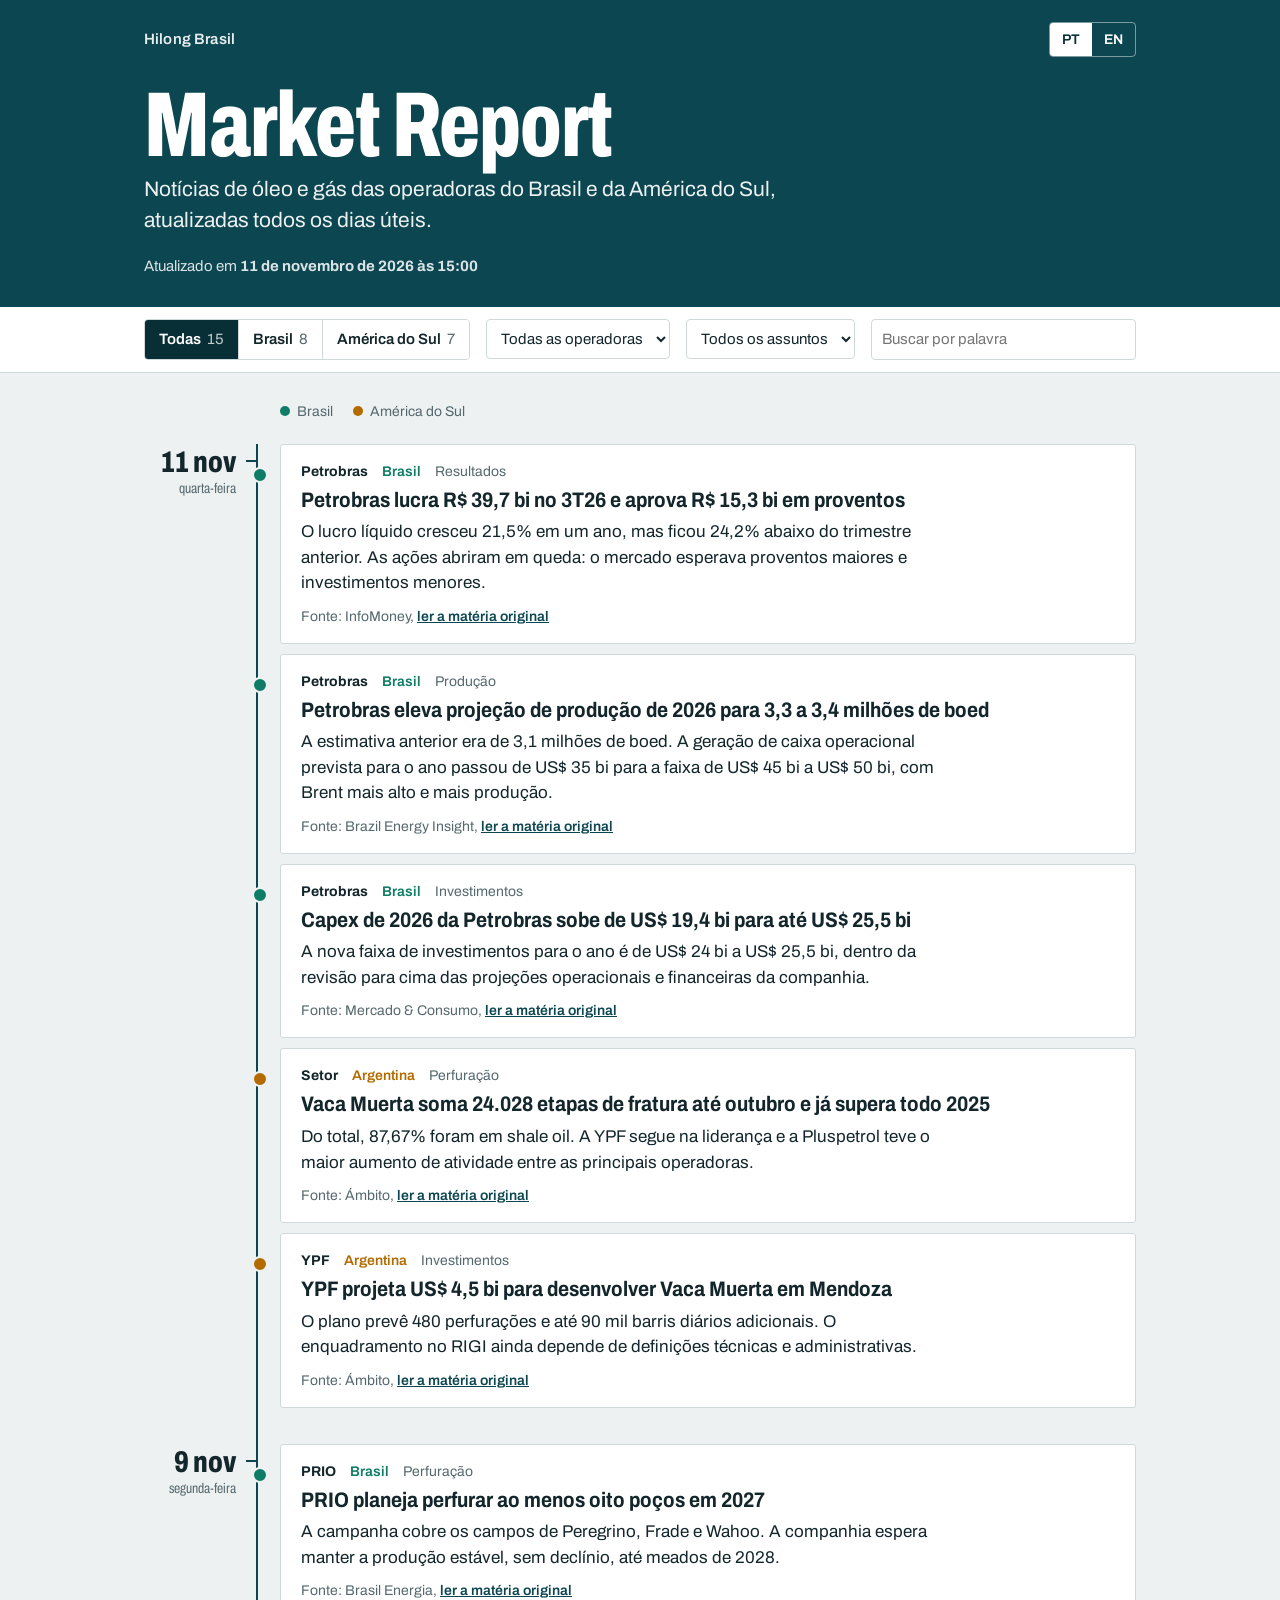
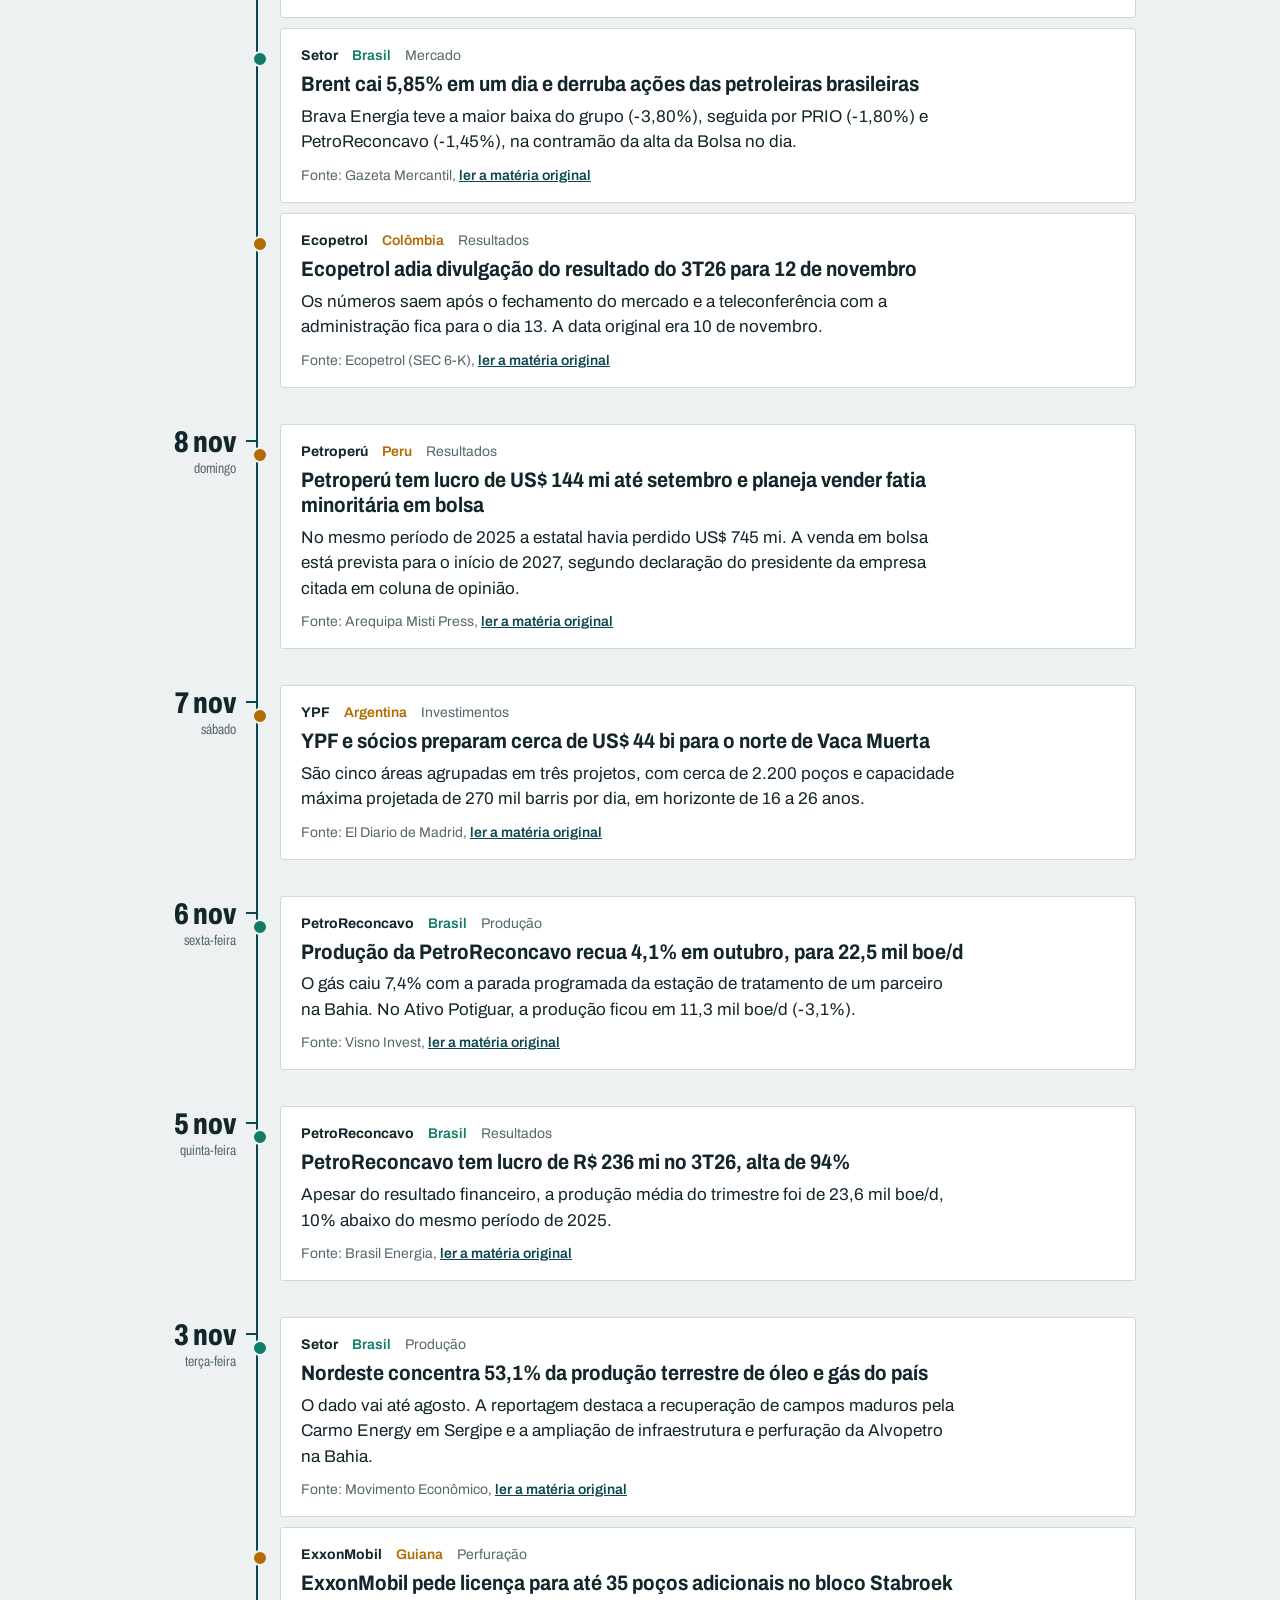
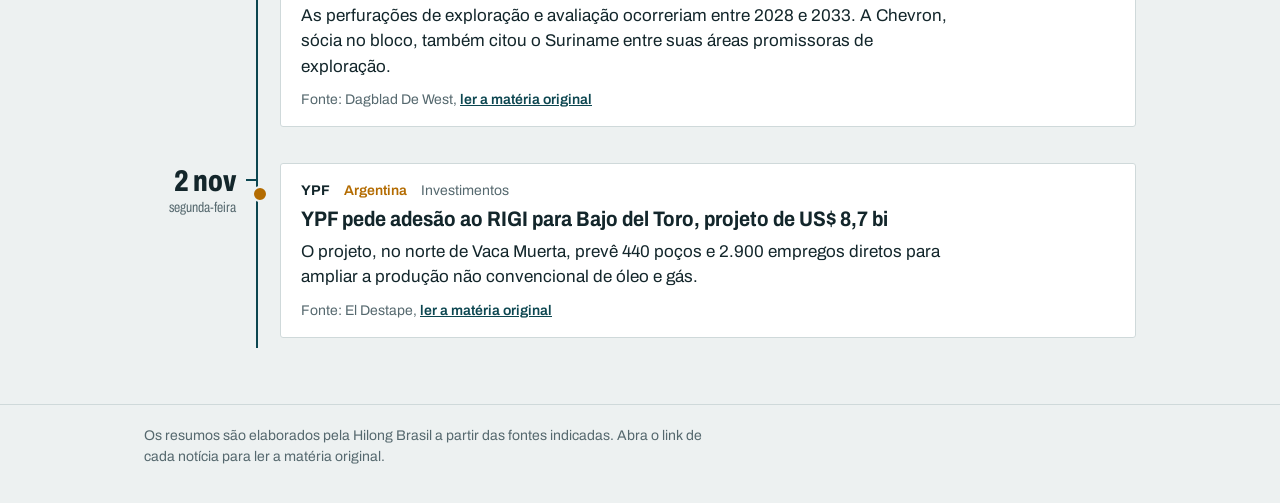
==== index.html @ 94a663c3 "Cria o Market Report: página, primeira coleta de notícias e rotina diária Co-Authored-By: Claude Fab" ====
<!DOCTYPE html>
<html lang="pt-BR">
<head>
<meta charset="utf-8">
<meta name="viewport" content="width=device-width, initial-scale=1">
<meta name="robots" content="noindex, nofollow">
<title>Market Report | Hilong Brasil</title>
<link rel="preconnect" href="https://fonts.googleapis.com">
<link rel="preconnect" href="https://fonts.gstatic.com" crossorigin>
<link href="https://fonts.googleapis.com/css2?family=Archivo:wdth,wght@62..125,300..800&display=swap" rel="stylesheet">
<style>
  :root {
    --paper: #EDF1F1;
    --sheet: #FFFFFF;
    --ink: #13262B;
    --muted: #55686E;
    --line: #CFD9DA;
    --petrol: #0C4650;
    --petrol-deep: #082F36;
    --br: #0E7C66;
    --sa: #B36B00;
    --signal: #F2B705;
    --font: "Archivo", "Helvetica Neue", Arial, sans-serif;
  }
  * { box-sizing: border-box; }
  html { -webkit-text-size-adjust: 100%; }
  body {
    margin: 0;
    background: var(--paper);
    color: var(--ink);
    font-family: var(--font);
    font-size: 17px;
    line-height: 1.5;
  }
  a { color: inherit; }
  :focus-visible { outline: 3px solid var(--signal); outline-offset: 2px; }
  .wrap { max-width: 1040px; margin: 0 auto; padding: 0 24px; }

  /* Masthead */
  .mast { background: var(--petrol); color: #fff; }
  .mast .wrap { padding-top: 22px; padding-bottom: 30px; }
  .mast-top { display: flex; justify-content: space-between; align-items: center; gap: 16px; }
  .brand { font-weight: 600; font-size: 15px; letter-spacing: .01em; opacity: .9; }
  .lang { display: inline-flex; border: 1px solid rgba(255,255,255,.45); border-radius: 4px; overflow: hidden; }
  .lang button {
    font: inherit; font-size: 14px; font-weight: 600; color: #fff; background: transparent;
    border: 0; padding: 6px 12px; cursor: pointer;
  }
  .lang button[aria-pressed="true"] { background: #fff; color: var(--petrol-deep); }
  .mast h1 {
    margin: 26px 0 6px;
    font-stretch: 68%;
    font-weight: 800;
    font-size: clamp(44px, 9vw, 92px);
    line-height: .92;
    letter-spacing: -.01em;
  }
  .mast .sub { margin: 0; font-size: clamp(17px, 2.2vw, 21px); max-width: 34em; opacity: .92; }
  .edition { margin: 18px 0 0; font-size: 15px; opacity: .85; }
  .edition strong { font-weight: 700; }

  /* Filters */
  .filters { background: var(--sheet); border-bottom: 1px solid var(--line); position: sticky; top: 0; z-index: 5; }
  .filters .wrap { display: flex; flex-wrap: wrap; gap: 12px 16px; align-items: center; padding-top: 12px; padding-bottom: 12px; }
  .seg { display: inline-flex; border: 1px solid var(--line); border-radius: 4px; overflow: hidden; }
  .seg button {
    font: inherit; font-size: 15px; font-weight: 600; color: var(--ink); background: var(--sheet);
    border: 0; border-right: 1px solid var(--line); padding: 8px 14px; cursor: pointer; white-space: nowrap;
  }
  .seg button:last-child { border-right: 0; }
  .seg button .n { font-weight: 400; color: var(--muted); margin-left: 6px; }
  .seg button[aria-pressed="true"] { background: var(--petrol-deep); color: #fff; }
  .seg button[aria-pressed="true"] .n { color: rgba(255,255,255,.75); }
  .filters select, .filters input[type="search"] {
    font: inherit; font-size: 15px; color: var(--ink); background: var(--sheet);
    border: 1px solid var(--line); border-radius: 4px; padding: 8px 10px; min-height: 40px;
  }
  .filters input[type="search"] { flex: 1 1 180px; min-width: 150px; }
  .sr { position: absolute; width: 1px; height: 1px; overflow: hidden; clip: rect(0 0 0 0); white-space: nowrap; }

  /* Log */
  main .wrap { padding-top: 28px; padding-bottom: 56px; }
  .day { display: grid; grid-template-columns: 112px 1fr; }
  .day-label {
    position: relative; padding: 2px 20px 0 0; text-align: right;
    font-stretch: 75%; line-height: 1.1;
  }
  .day-label .d { display: block; font-size: 30px; font-weight: 800; }
  .day-label .w { display: block; font-size: 14px; color: var(--muted); margin-top: 2px; }
  .day-label .inner { position: sticky; top: 76px; }
  .track { border-left: 2px solid var(--petrol); padding: 0 0 26px 0; position: relative; }
  .day:last-child .track { padding-bottom: 0; }
  .track::before {
    content: ""; position: absolute; left: -12px; top: 16px; width: 12px; height: 2px; background: var(--petrol);
  }
  .item {
    position: relative; background: var(--sheet); margin: 0 0 10px 22px; padding: 16px 20px 16px;
    border: 1px solid var(--line); border-radius: 3px;
  }
  .item::before {
    content: ""; position: absolute; left: -29px; top: 22px; width: 12px; height: 12px; border-radius: 50%;
    background: var(--br); border: 2px solid var(--paper);
  }
  .item[data-region="SA"]::before { background: var(--sa); }
  .tags { display: flex; flex-wrap: wrap; gap: 4px 14px; font-size: 14px; margin-bottom: 6px; }
  .tags .op { font-weight: 700; }
  .tags .ct { color: var(--br); font-weight: 600; }
  .item[data-region="SA"] .tags .ct { color: var(--sa); }
  .tags .cat { color: var(--muted); }
  .item h2 { margin: 0 0 6px; font-size: 21px; line-height: 1.22; font-weight: 700; font-stretch: 88%; max-width: 34em; }
  .item h2 a { text-decoration: none; }
  .item h2 a:hover { text-decoration: underline; text-decoration-thickness: 2px; text-underline-offset: 3px; }
  .item p { margin: 0; max-width: 66ch; }
  .item .src { margin-top: 10px; font-size: 14px; color: var(--muted); }
  .item .src a { color: var(--petrol); font-weight: 600; }

  .legend { display: flex; flex-wrap: wrap; gap: 6px 20px; font-size: 14px; color: var(--muted); margin: 0 0 22px 112px; padding-left: 24px; }
  .legend i { display: inline-block; width: 10px; height: 10px; border-radius: 50%; margin-right: 7px; background: var(--br); }
  .legend .sa i { background: var(--sa); }

  .state { background: var(--sheet); border: 1px solid var(--line); border-radius: 3px; padding: 28px 24px; max-width: 40em; }
  .state h2 { margin: 0 0 6px; font-size: 21px; }
  .state p { margin: 0 0 14px; color: var(--muted); }
  .state button {
    font: inherit; font-weight: 600; font-size: 15px; background: var(--petrol-deep); color: #fff;
    border: 0; border-radius: 4px; padding: 9px 16px; cursor: pointer;
  }

  footer { border-top: 1px solid var(--line); }
  footer .wrap { padding-top: 20px; padding-bottom: 36px; font-size: 14px; color: var(--muted); }
  footer p { margin: 0; max-width: 70ch; }

  @media (max-width: 640px) {
    body { font-size: 16px; }
    .wrap { padding: 0 16px; }
    .day { grid-template-columns: 1fr; }
    .day-label { text-align: left; padding: 0 0 8px; }
    .day-label .inner { position: static; display: flex; align-items: baseline; gap: 10px; }
    .day-label .d { font-size: 24px; }
    .track { margin-left: 5px; }
    .track::before { display: none; }
    .item { margin-left: 18px; padding: 14px 16px; }
    .item::before { left: -25px; }
    .legend { margin-left: 0; padding-left: 0; }
    .filters { position: static; }
    .seg { width: 100%; }
    .seg button { flex: 1; padding: 8px 6px; }
    .filters select { flex: 1 1 45%; min-width: 0; }
  }
</style>
</head>
<body>

<header class="mast">
  <div class="wrap">
    <div class="mast-top">
      <span class="brand">Hilong Brasil</span>
      <div class="lang" role="group" aria-label="Idioma / Language">
        <button type="button" data-lang="pt" aria-pressed="true">PT</button>
        <button type="button" data-lang="en" aria-pressed="false">EN</button>
      </div>
    </div>
    <h1>Market Report</h1>
    <p class="sub" data-i18n="sub"></p>
    <p class="edition" id="edition" aria-live="polite"></p>
  </div>
</header>

<div class="filters">
  <div class="wrap">
    <div class="seg" role="group" id="regionSeg" aria-label="Região"></div>
    <label class="sr" for="opSel" data-i18n="operator"></label>
    <select id="opSel"></select>
    <label class="sr" for="catSel" data-i18n="category"></label>
    <select id="catSel"></select>
    <label class="sr" for="q" data-i18n="search"></label>
    <input type="search" id="q" autocomplete="off">
  </div>
</div>

<main>
  <div class="wrap">
    <div class="legend" id="legend"></div>
    <div id="log"></div>
  </div>
</main>

<footer>
  <div class="wrap"><p data-i18n="foot"></p></div>
</footer>

<script>
(function () {
  "use strict";

  var T = {
    pt: {
      sub: "Notícias de óleo e gás das operadoras do Brasil e da América do Sul, atualizadas todos os dias úteis.",
      updated: "Atualizado em", count1: "notícia", countN: "notícias",
      all: "Todas", BR: "Brasil", SA: "América do Sul",
      operator: "Operadora", allOps: "Todas as operadoras",
      category: "Assunto", allCats: "Todos os assuntos",
      search: "Buscar", searchPh: "Buscar por palavra",
      source: "Fonte", read: "ler a matéria original",
      emptyT: "Nenhuma notícia com esses filtros", emptyP: "Tente outra operadora, outro assunto ou outra palavra.", clear: "Limpar filtros",
      errT: "Não foi possível carregar as notícias", errP: "Verifique a conexão e recarregue a página.", reload: "Recarregar",
      foot: "Os resumos são elaborados pela Hilong Brasil a partir das fontes indicadas. Abra o link de cada notícia para ler a matéria original.",
      sector: "Setor",
      cats: { resultados: "Resultados", producao: "Produção", perfuracao: "Perfuração", investimentos: "Investimentos", contratos: "Contratos e licitações", regulatorio: "Regulatório", exploracao: "Exploração", mercado: "Mercado", fusoes: "Fusões e aquisições", outros: "Outros" },
      countries: { BR: "Brasil", AR: "Argentina", CO: "Colômbia", GY: "Guiana", SR: "Suriname", PE: "Peru", EC: "Equador", BO: "Bolívia", VE: "Venezuela", CL: "Chile", UY: "Uruguai", PY: "Paraguai", TT: "Trinidad e Tobago" }
    },
    en: {
      sub: "Oil and gas news from operators in Brazil and South America, updated every business day.",
      updated: "Updated on", count1: "story", countN: "stories",
      all: "All", BR: "Brazil", SA: "South America",
      operator: "Operator", allOps: "All operators",
      category: "Topic", allCats: "All topics",
      search: "Search", searchPh: "Search by keyword",
      source: "Source", read: "read the original story",
      emptyT: "No stories match these filters", emptyP: "Try another operator, topic or keyword.", clear: "Clear filters",
      errT: "The news could not be loaded", errP: "Check your connection and reload the page.", reload: "Reload",
      foot: "Summaries are written by Hilong Brasil from the sources shown. Open each story's link to read the original article.",
      sector: "Industry",
      cats: { resultados: "Results", producao: "Production", perfuracao: "Drilling", investimentos: "Investment", contratos: "Contracts and tenders", regulatorio: "Regulation", exploracao: "Exploration", mercado: "Market", fusoes: "M&A", outros: "Other" },
      countries: { BR: "Brazil", AR: "Argentina", CO: "Colombia", GY: "Guyana", SR: "Suriname", PE: "Peru", EC: "Ecuador", BO: "Bolivia", VE: "Venezuela", CL: "Chile", UY: "Uruguay", PY: "Paraguay", TT: "Trinidad and Tobago" }
    }
  };

  var state = { lang: "pt", region: "all", op: "", cat: "", q: "" };
  var data = { updated_at: null, items: [] };
  var failed = false;

  try {
    var saved = localStorage.getItem("mr_lang");
    if (saved === "pt" || saved === "en") state.lang = saved;
  } catch (e) { /* storage unavailable */ }

  function $(id) { return document.getElementById(id); }
  function el(tag, cls, text) {
    var n = document.createElement(tag);
    if (cls) n.className = cls;
    if (text != null) n.textContent = text;
    return n;
  }
  function t() { return T[state.lang]; }
  function locale() { return state.lang === "pt" ? "pt-BR" : "en-GB"; }
  function parseDay(s) { var p = s.split("-"); return new Date(+p[0], +p[1] - 1, +p[2]); }
  function opName(o) { return o === "Setor" ? t().sector : o; }
  function norm(s) { return (s || "").toLowerCase().normalize("NFD").replace(/[̀-ͯ]/g, ""); }
  function safeUrl(u) { return /^https?:\/\//i.test(u || "") ? u : "#"; }

  function matches(it, skipRegion) {
    if (!skipRegion && state.region !== "all" && it.region !== state.region) return false;
    if (state.op && it.operator !== state.op) return false;
    if (state.cat && it.category !== state.cat) return false;
    if (state.q) {
      var hay = norm([it.title_pt, it.title_en, it.summary_pt, it.summary_en, it.operator, it.source].join(" "));
      if (hay.indexOf(norm(state.q)) === -1) return false;
    }
    return true;
  }

  function renderChrome() {
    var L = t();
    document.documentElement.lang = state.lang === "pt" ? "pt-BR" : "en";
    Array.prototype.forEach.call(document.querySelectorAll("[data-i18n]"), function (n) {
      n.textContent = L[n.getAttribute("data-i18n")];
    });
    Array.prototype.forEach.call(document.querySelectorAll(".lang button"), function (b) {
      b.setAttribute("aria-pressed", String(b.getAttribute("data-lang") === state.lang));
    });
    $("q").placeholder = L.searchPh;

    // Region control with counts that respect the other filters
    var seg = $("regionSeg"); seg.textContent = "";
    ["all", "BR", "SA"].forEach(function (r) {
      var b = el("button"); b.type = "button";
      b.setAttribute("aria-pressed", String(state.region === r));
      b.appendChild(document.createTextNode(L[r]));
      var n = data.items.filter(function (it) { return matches(it, true) && (r === "all" || it.region === r); }).length;
      b.appendChild(el("span", "n", String(n)));
      b.addEventListener("click", function () { state.region = r; render(); });
      seg.appendChild(b);
    });

    // Operator select
    var ops = {};
    data.items.forEach(function (it) { ops[it.operator] = 1; });
    var opSel = $("opSel"); opSel.textContent = "";
    var o0 = el("option", null, L.allOps); o0.value = ""; opSel.appendChild(o0);
    Object.keys(ops).sort(function (a, b) {
      if (a === "Setor") return 1; if (b === "Setor") return -1; return a.localeCompare(b);
    }).forEach(function (o) {
      var op = el("option", null, opName(o)); op.value = o; opSel.appendChild(op);
    });
    opSel.value = state.op;

    // Category select
    var cats = {};
    data.items.forEach(function (it) { cats[it.category] = 1; });
    var catSel = $("catSel"); catSel.textContent = "";
    var c0 = el("option", null, L.allCats); c0.value = ""; catSel.appendChild(c0);
    Object.keys(cats).sort(function (a, b) {
      return (L.cats[a] || a).localeCompare(L.cats[b] || b);
    }).forEach(function (c) {
      var op = el("option", null, L.cats[c] || c); op.value = c; catSel.appendChild(op);
    });
    catSel.value = state.cat;

    // Legend
    var lg = $("legend"); lg.textContent = "";
    var a = el("span", "br"); a.appendChild(el("i")); a.appendChild(document.createTextNode(L.BR)); lg.appendChild(a);
    var s = el("span", "sa"); s.appendChild(el("i")); s.appendChild(document.createTextNode(L.SA)); lg.appendChild(s);

    // Edition line
    var ed = $("edition"); ed.textContent = "";
    if (data.updated_at) {
      var d = new Date(data.updated_at);
      var when = new Intl.DateTimeFormat(locale(), {
        day: "numeric", month: "long", year: "numeric", hour: "2-digit", minute: "2-digit",
        timeZone: "America/Sao_Paulo"
      }).format(d);
      ed.appendChild(document.createTextNode(L.updated + " "));
      ed.appendChild(el("strong", null, when));
    }
  }

  function stateBox(title, text, btn, fn) {
    var box = el("div", "state");
    box.appendChild(el("h2", null, title));
    box.appendChild(el("p", null, text));
    var b = el("button", null, btn); b.type = "button"; b.addEventListener("click", fn);
    box.appendChild(b);
    return box;
  }

  function renderLog() {
    var L = t();
    var log = $("log"); log.textContent = "";
    if (failed) {
      log.appendChild(stateBox(L.errT, L.errP, L.reload, function () { location.reload(); }));
      return;
    }
    var list = data.items.filter(function (it) { return matches(it, false); });
    list.sort(function (a, b) { return a.date < b.date ? 1 : a.date > b.date ? -1 : 0; });
    if (!list.length) {
      log.appendChild(stateBox(L.emptyT, L.emptyP, L.clear, function () {
        state.region = "all"; state.op = ""; state.cat = ""; state.q = ""; $("q").value = ""; render();
      }));
      return;
    }
    var monFmt = new Intl.DateTimeFormat(locale(), { month: "short" });
    var dayFmt = { format: function (d) { return d.getDate() + " " + monFmt.format(d); } };
    var wkFmt = new Intl.DateTimeFormat(locale(), { weekday: "long" });
    var current = null, track = null;
    list.forEach(function (it) {
      if (it.date !== current) {
        current = it.date;
        var day = el("section", "day");
        var lab = el("div", "day-label");
        var inner = el("div", "inner");
        var dt = parseDay(it.date);
        inner.appendChild(el("span", "d", dayFmt.format(dt).replace(".", "")));
        inner.appendChild(el("span", "w", wkFmt.format(dt)));
        lab.appendChild(inner);
        track = el("div", "track");
        day.appendChild(lab); day.appendChild(track);
        log.appendChild(day);
      }
      var art = el("article", "item");
      art.setAttribute("data-region", it.region);
      var tags = el("div", "tags");
      tags.appendChild(el("span", "op", opName(it.operator)));
      tags.appendChild(el("span", "ct", L.countries[it.country] || it.country));
      tags.appendChild(el("span", "cat", L.cats[it.category] || it.category));
      art.appendChild(tags);
      var h = el("h2");
      var a = el("a", null, it["title_" + state.lang] || it.title_pt);
      a.href = safeUrl(it.url); a.target = "_blank"; a.rel = "noopener noreferrer";
      h.appendChild(a); art.appendChild(h);
      art.appendChild(el("p", null, it["summary_" + state.lang] || it.summary_pt));
      var src = el("p", "src");
      src.appendChild(document.createTextNode(L.source + ": " + it.source + ", "));
      var sa = el("a", null, L.read);
      sa.href = safeUrl(it.url); sa.target = "_blank"; sa.rel = "noopener noreferrer";
      src.appendChild(sa);
      art.appendChild(src);
      track.appendChild(art);
    });
  }

  function render() { renderChrome(); renderLog(); }

  Array.prototype.forEach.call(document.querySelectorAll(".lang button"), function (b) {
    b.addEventListener("click", function () {
      state.lang = b.getAttribute("data-lang");
      try { localStorage.setItem("mr_lang", state.lang); } catch (e) { /* ignore */ }
      render();
    });
  });
  $("opSel").addEventListener("change", function (e) { state.op = e.target.value; render(); });
  $("catSel").addEventListener("change", function (e) { state.cat = e.target.value; render(); });
  $("q").addEventListener("input", function (e) { state.q = e.target.value.trim(); renderChrome_counts(); renderLog(); });

  // Typing must not rebuild the search field, so only the counts refresh here.
  function renderChrome_counts() {
    var btns = $("regionSeg").querySelectorAll("button");
    ["all", "BR", "SA"].forEach(function (r, i) {
      var n = data.items.filter(function (it) { return matches(it, true) && (r === "all" || it.region === r); }).length;
      if (btns[i]) btns[i].querySelector(".n").textContent = String(n);
    });
  }

  function start(payload) {
    data = { updated_at: payload.updated_at || null, items: Array.isArray(payload.items) ? payload.items : [] };
    render();
  }

  if (window.__NEWS__) {
    start(window.__NEWS__);
  } else {
    render();
    fetch("data/news.json?t=" + Date.now(), { cache: "no-store" })
      .then(function (r) { if (!r.ok) throw new Error(r.status); return r.json(); })
      .then(start)
      .catch(function () { failed = true; render(); });
  }
})();
</script>
</body>
</html>
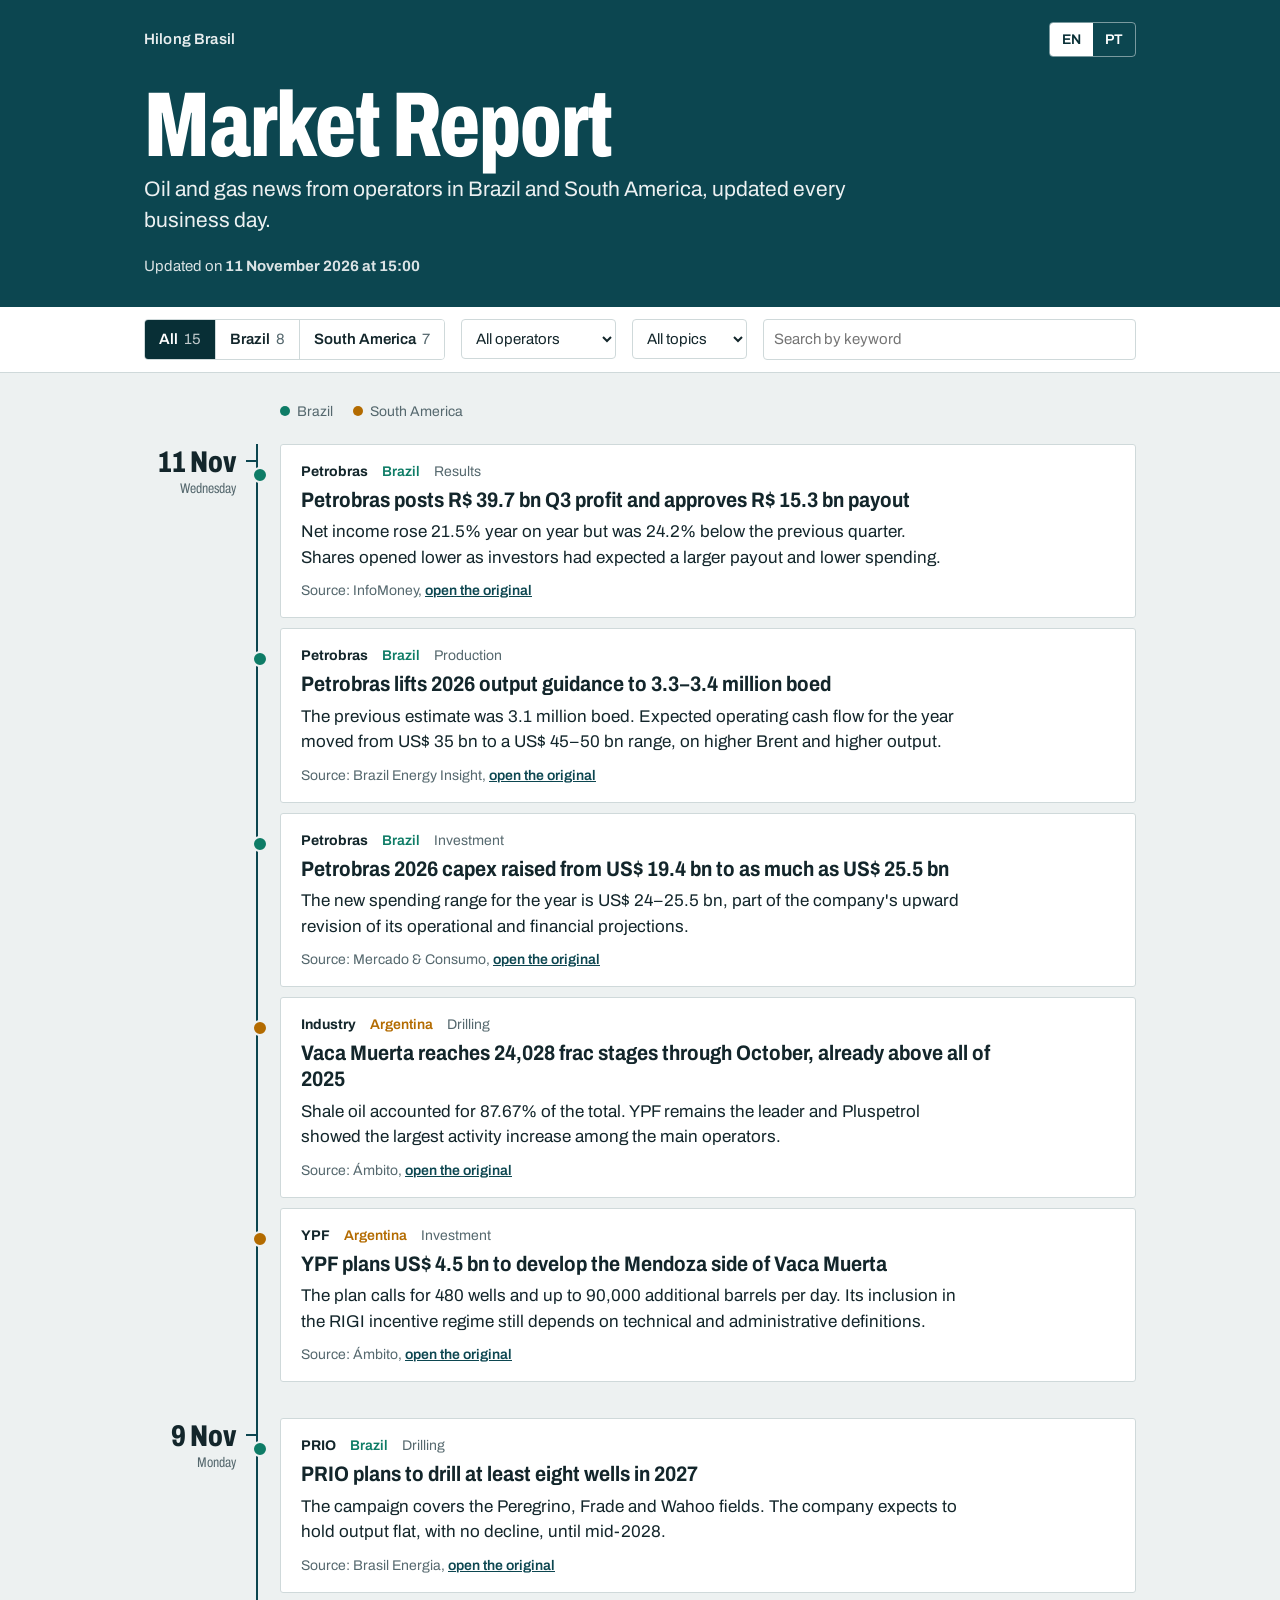
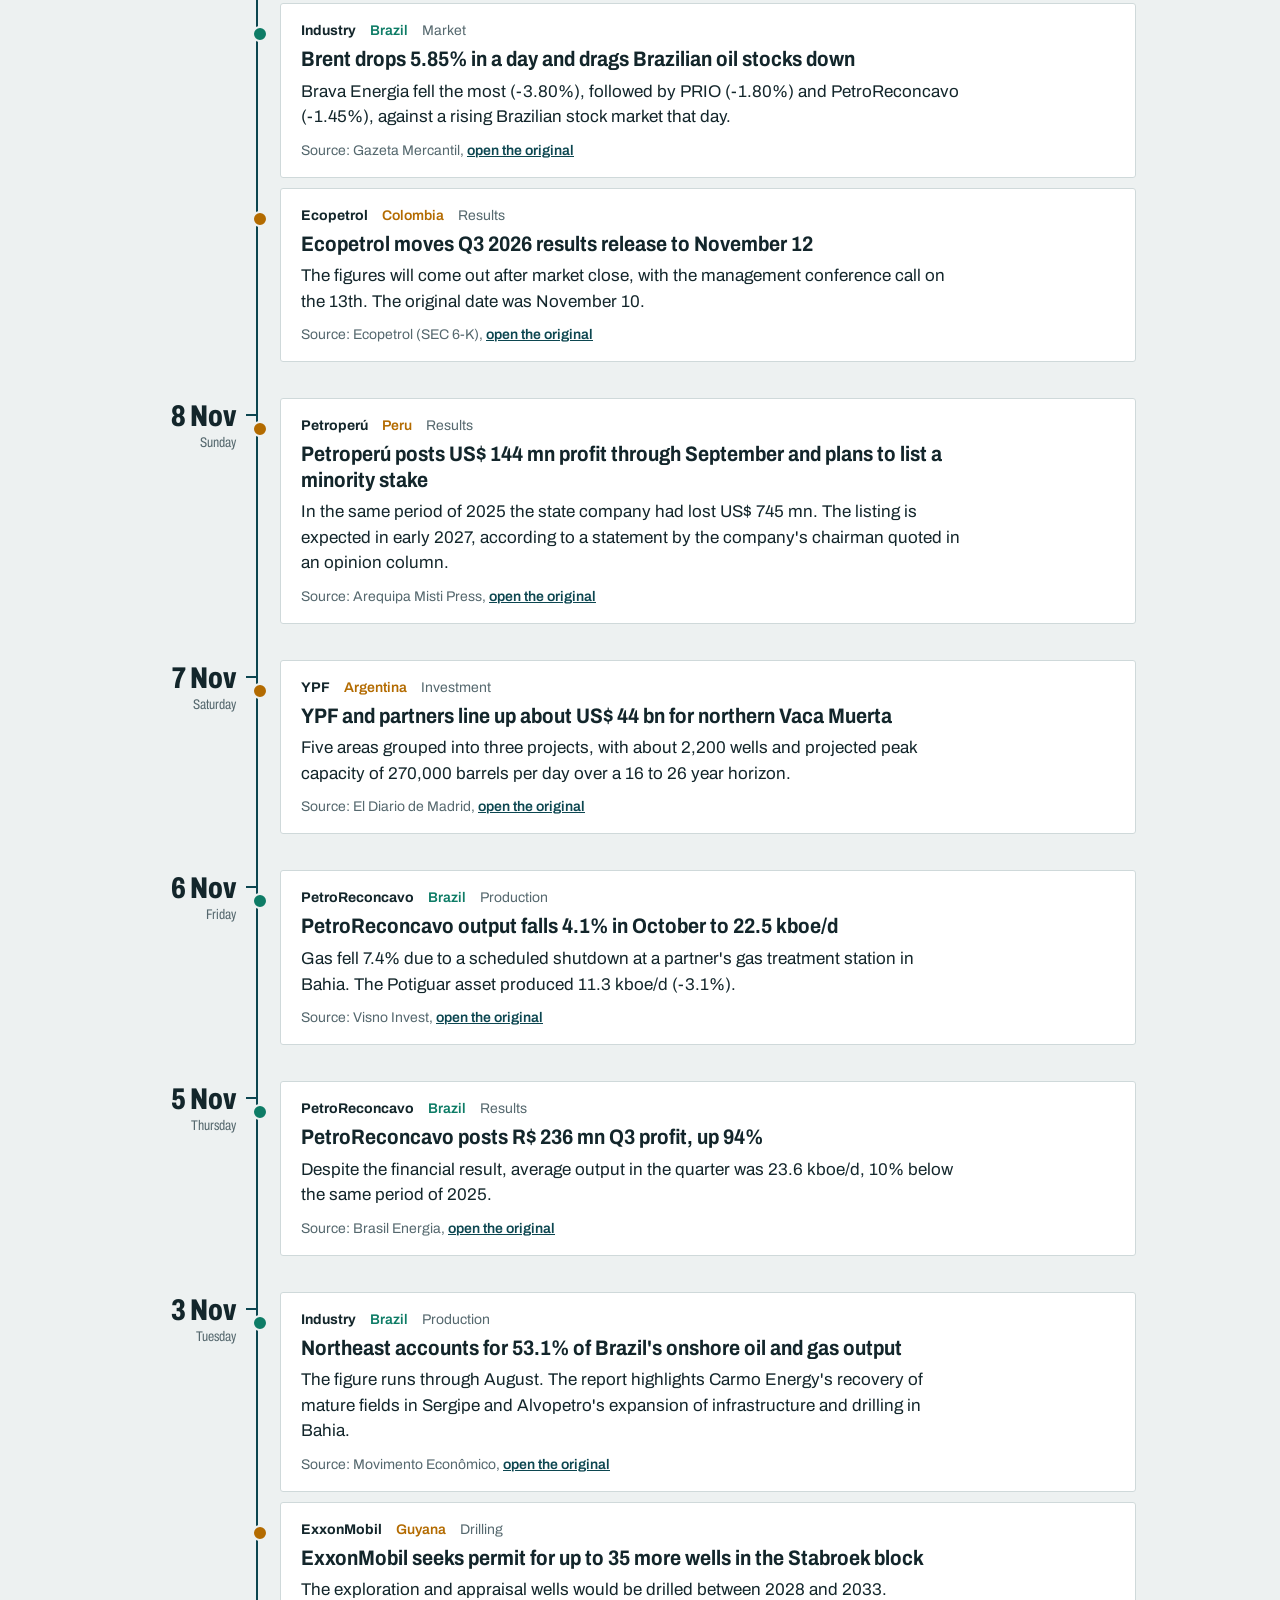
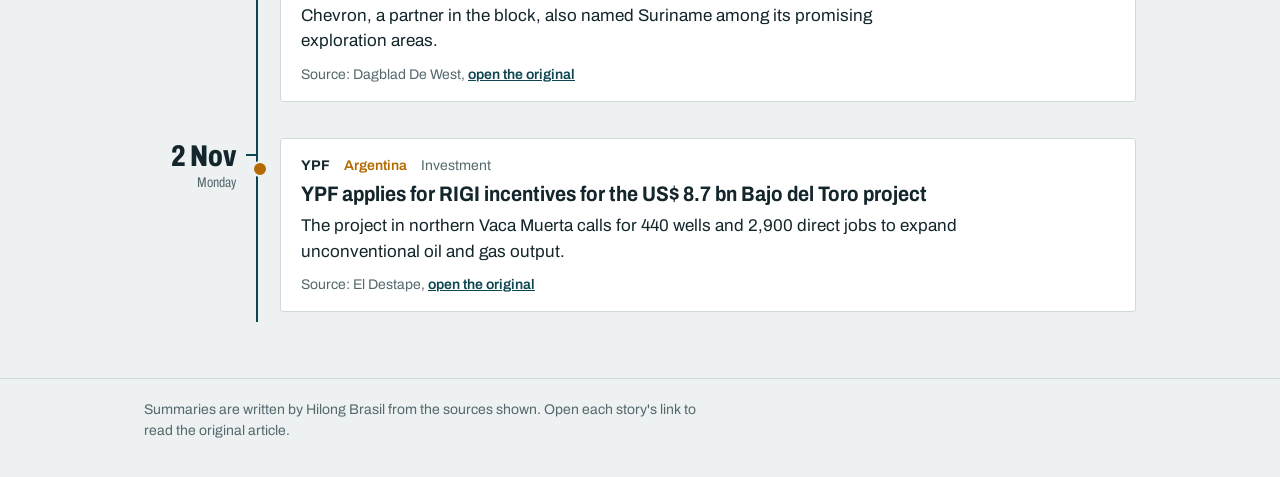
==== commit 4578112d: "Inglês como idioma padrão; LinkedIn, YouTube e demais empresas na rotina diária Co-Authored-By: Clau" ====
--- a/index.html
+++ b/index.html
@@ -1,5 +1,5 @@
 <!DOCTYPE html>
-<html lang="pt-BR">
+<html lang="en">
 <head>
 <meta charset="utf-8">
 <meta name="viewport" content="width=device-width, initial-scale=1">
@@ -155,9 +155,9 @@
   <div class="wrap">
     <div class="mast-top">
       <span class="brand">Hilong Brasil</span>
-      <div class="lang" role="group" aria-label="Idioma / Language">
-        <button type="button" data-lang="pt" aria-pressed="true">PT</button>
-        <button type="button" data-lang="en" aria-pressed="false">EN</button>
+      <div class="lang" role="group" aria-label="Language / Idioma">
+        <button type="button" data-lang="en" aria-pressed="true">EN</button>
+        <button type="button" data-lang="pt" aria-pressed="false">PT</button>
       </div>
     </div>
     <h1>Market Report</h1>
@@ -201,7 +201,7 @@
       operator: "Operadora", allOps: "Todas as operadoras",
       category: "Assunto", allCats: "Todos os assuntos",
       search: "Buscar", searchPh: "Buscar por palavra",
-      source: "Fonte", read: "ler a matéria original",
+      source: "Fonte", read: "abrir o original",
       emptyT: "Nenhuma notícia com esses filtros", emptyP: "Tente outra operadora, outro assunto ou outra palavra.", clear: "Limpar filtros",
       errT: "Não foi possível carregar as notícias", errP: "Verifique a conexão e recarregue a página.", reload: "Recarregar",
       foot: "Os resumos são elaborados pela Hilong Brasil a partir das fontes indicadas. Abra o link de cada notícia para ler a matéria original.",
@@ -216,7 +216,7 @@
       operator: "Operator", allOps: "All operators",
       category: "Topic", allCats: "All topics",
       search: "Search", searchPh: "Search by keyword",
-      source: "Source", read: "read the original story",
+      source: "Source", read: "open the original",
       emptyT: "No stories match these filters", emptyP: "Try another operator, topic or keyword.", clear: "Clear filters",
       errT: "The news could not be loaded", errP: "Check your connection and reload the page.", reload: "Reload",
       foot: "Summaries are written by Hilong Brasil from the sources shown. Open each story's link to read the original article.",
@@ -226,12 +226,12 @@
     }
   };
 
-  var state = { lang: "pt", region: "all", op: "", cat: "", q: "" };
+  var state = { lang: "en", region: "all", op: "", cat: "", q: "" };
   var data = { updated_at: null, items: [] };
   var failed = false;
 
   try {
-    var saved = localStorage.getItem("mr_lang");
+    var saved = localStorage.getItem("mr_lang_v2");
     if (saved === "pt" || saved === "en") state.lang = saved;
   } catch (e) { /* storage unavailable */ }
 
@@ -375,12 +375,13 @@
       tags.appendChild(el("span", "cat", L.cats[it.category] || it.category));
       art.appendChild(tags);
       var h = el("h2");
-      var a = el("a", null, it["title_" + state.lang] || it.title_pt);
+      var a = el("a", null, it["title_" + state.lang] || it.title_en);
       a.href = safeUrl(it.url); a.target = "_blank"; a.rel = "noopener noreferrer";
       h.appendChild(a); art.appendChild(h);
-      art.appendChild(el("p", null, it["summary_" + state.lang] || it.summary_pt));
+      art.appendChild(el("p", null, it["summary_" + state.lang] || it.summary_en));
       var src = el("p", "src");
-      src.appendChild(document.createTextNode(L.source + ": " + it.source + ", "));
+      var viaLabel = { linkedin: "LinkedIn", x: "X", youtube: "YouTube" }[it.via];
+      src.appendChild(document.createTextNode(L.source + ": " + it.source + (viaLabel ? " (" + viaLabel + ")" : "") + ", "));
       var sa = el("a", null, L.read);
       sa.href = safeUrl(it.url); sa.target = "_blank"; sa.rel = "noopener noreferrer";
       src.appendChild(sa);
@@ -394,7 +395,7 @@
   Array.prototype.forEach.call(document.querySelectorAll(".lang button"), function (b) {
     b.addEventListener("click", function () {
       state.lang = b.getAttribute("data-lang");
-      try { localStorage.setItem("mr_lang", state.lang); } catch (e) { /* ignore */ }
+      try { localStorage.setItem("mr_lang_v2", state.lang); } catch (e) { /* ignore */ }
       render();
     });
   });
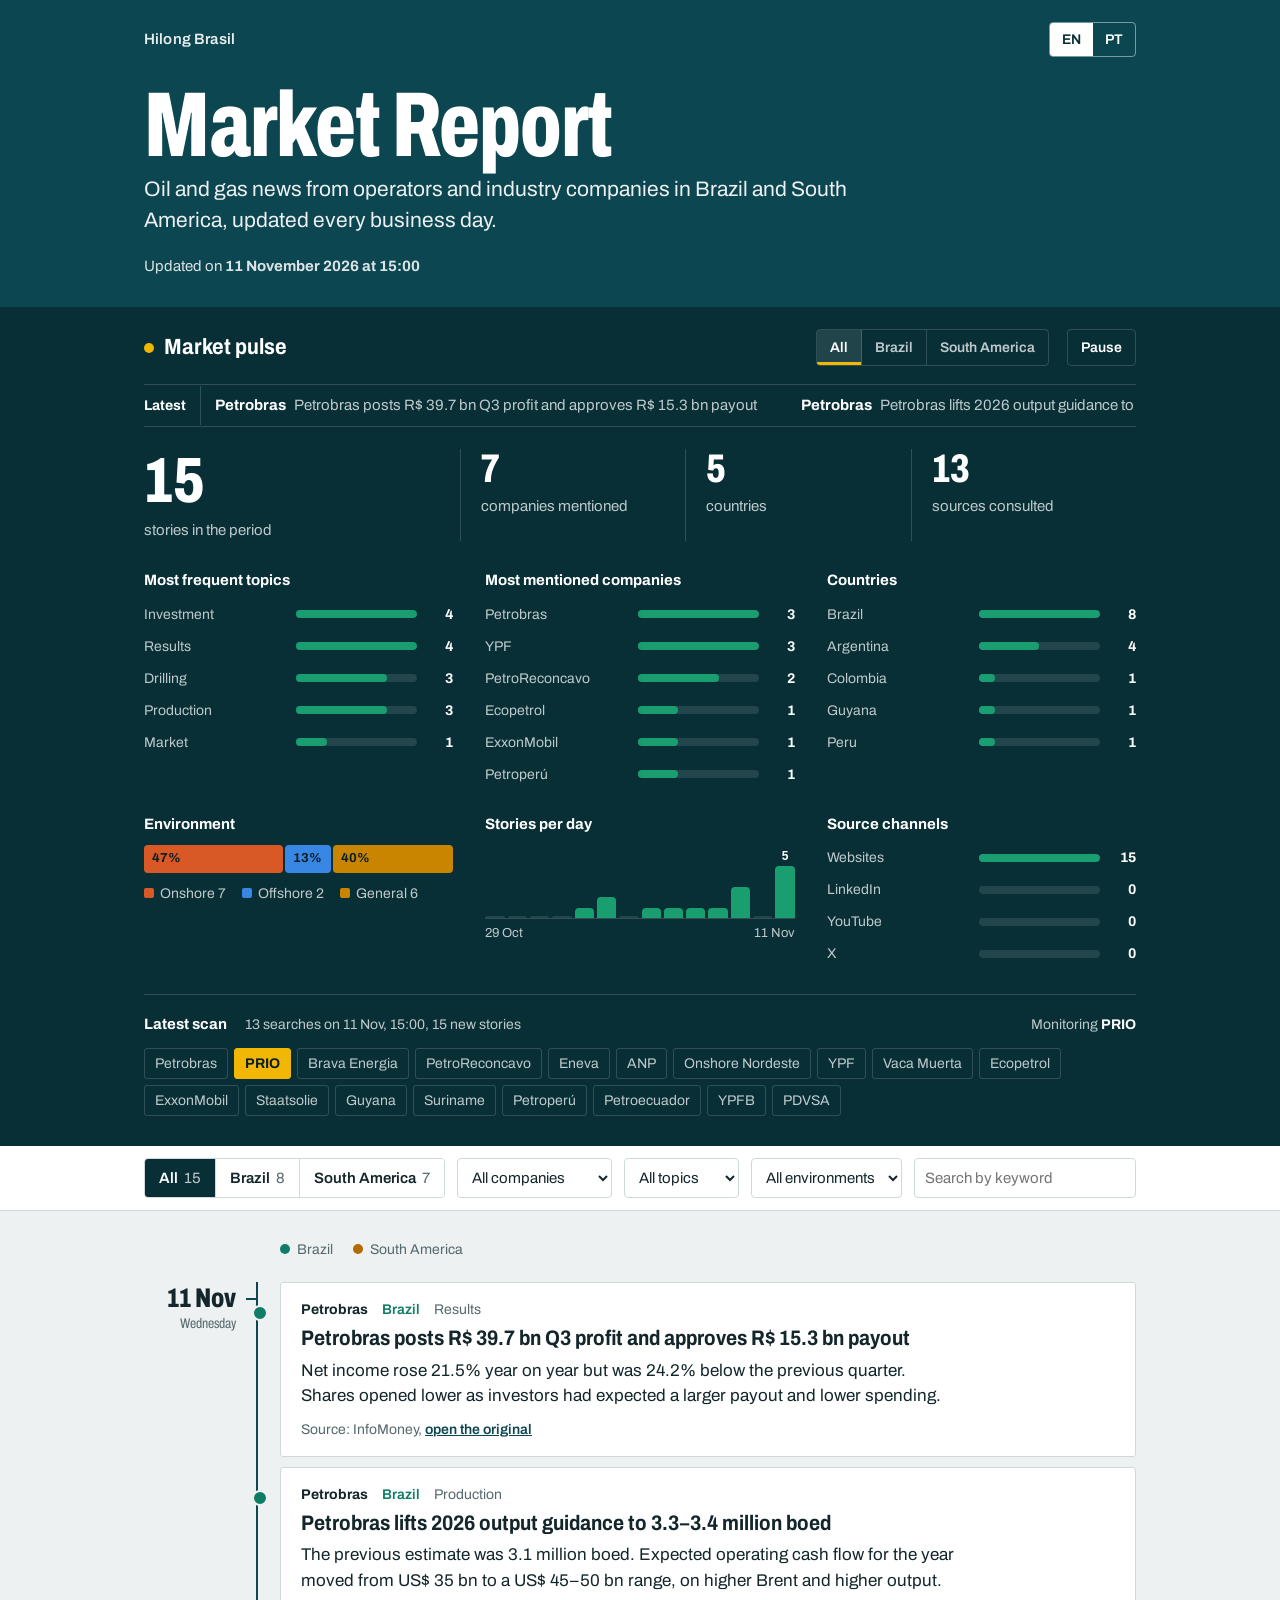
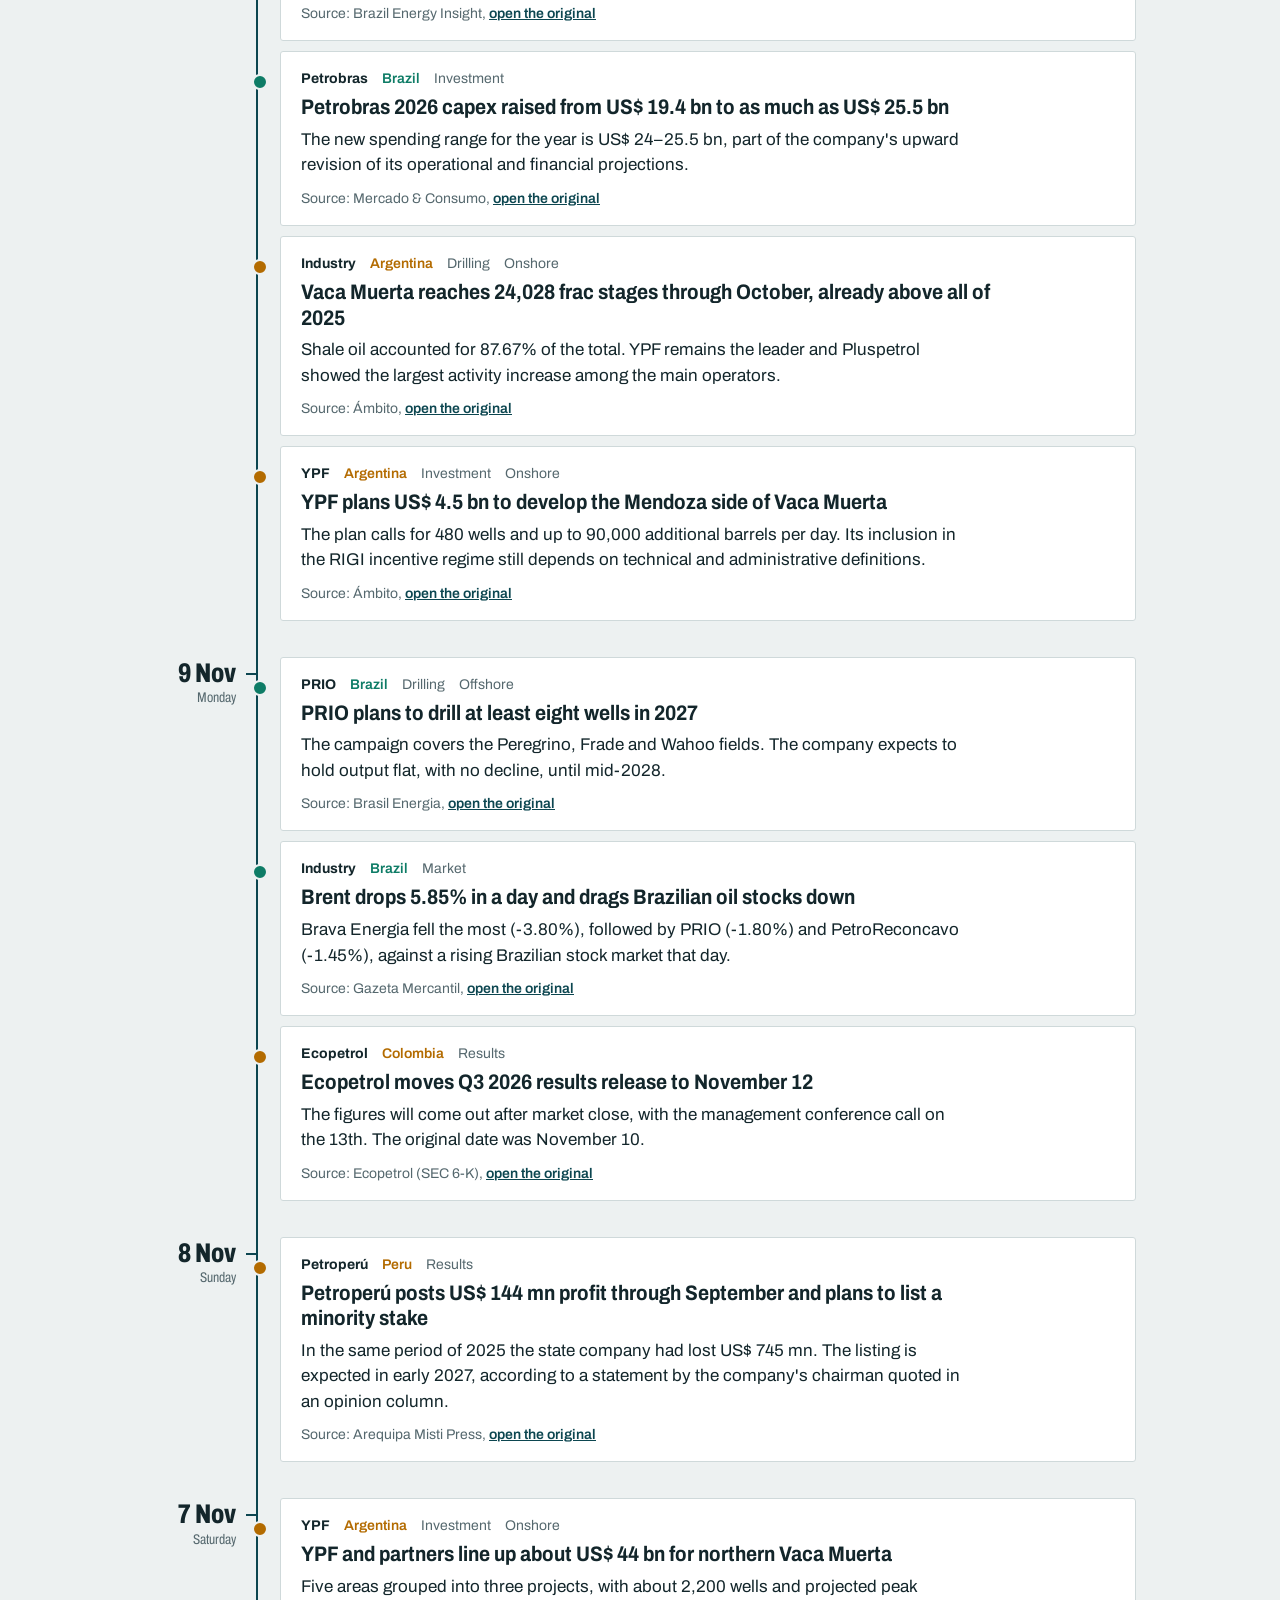
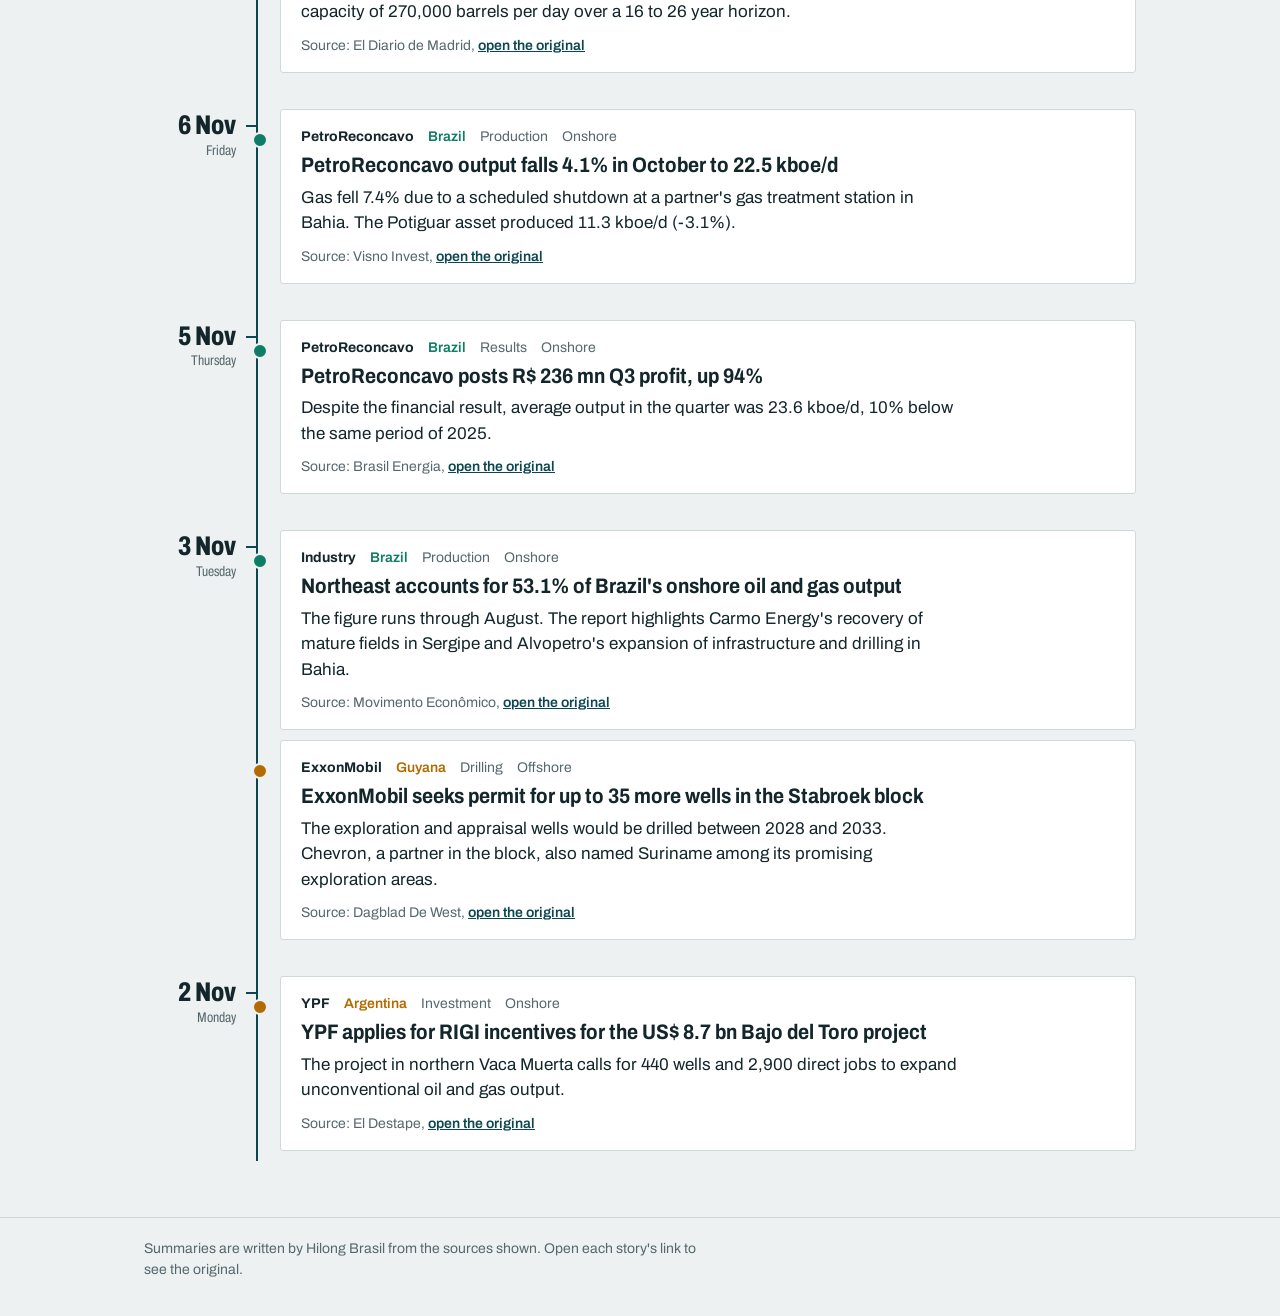
==== commit c1173ac8: "Painel Market pulse com indicadores dinâmicos; campo environment e registro da varredura Co-Authored" ====
--- a/index.html
+++ b/index.html
@@ -20,6 +20,15 @@
     --br: #0E7C66;
     --sa: #B36B00;
     --signal: #F2B705;
+    /* chart colours, validated for the dark panel (#082F36) */
+    --bar: #199E70;
+    --env-onshore: #D95926;
+    --env-offshore: #3987E5;
+    --env-geral: #C98500;
+    --on-dark: #FFFFFF;
+    --on-dark-2: rgba(255,255,255,.74);
+    --track: rgba(255,255,255,.11);
+    --hair: rgba(255,255,255,.16);
     --font: "Archivo", "Helvetica Neue", Arial, sans-serif;
   }
   * { box-sizing: border-box; }
@@ -35,6 +44,7 @@
   a { color: inherit; }
   :focus-visible { outline: 3px solid var(--signal); outline-offset: 2px; }
   .wrap { max-width: 1040px; margin: 0 auto; padding: 0 24px; }
+  .sr { position: absolute; width: 1px; height: 1px; overflow: hidden; clip: rect(0 0 0 0); white-space: nowrap; }
 
   /* Masthead */
   .mast { background: var(--petrol); color: #fff; }
@@ -59,9 +69,106 @@
   .edition { margin: 18px 0 0; font-size: 15px; opacity: .85; }
   .edition strong { font-weight: 700; }
 
+  /* Pulse: live indicators */
+  .pulse { background: var(--petrol-deep); color: var(--on-dark); }
+  .pulse .wrap { padding-top: 22px; padding-bottom: 30px; }
+  .pulse-head { display: flex; flex-wrap: wrap; align-items: center; gap: 12px 18px; }
+  .pulse-head h2 { margin: 0 auto 0 0; font-size: 22px; font-weight: 700; font-stretch: 88%; display: flex; align-items: center; gap: 10px; }
+  .live { width: 10px; height: 10px; border-radius: 50%; background: var(--signal); animation: beat 1.6s ease-in-out infinite; }
+  @keyframes beat { 0%, 100% { opacity: 1; transform: scale(1); } 50% { opacity: .35; transform: scale(.7); } }
+  .scope { display: inline-flex; border: 1px solid var(--hair); border-radius: 4px; overflow: hidden; }
+  .scope button {
+    position: relative; font: inherit; font-size: 14px; font-weight: 600; color: var(--on-dark-2);
+    background: transparent; border: 0; border-right: 1px solid var(--hair); padding: 7px 13px; cursor: pointer; white-space: nowrap;
+  }
+  .scope button:last-child { border-right: 0; }
+  .scope button[aria-pressed="true"] { color: #fff; background: rgba(255,255,255,.1); }
+  .scope button[aria-pressed="true"]::after {
+    content: ""; position: absolute; left: 0; bottom: 0; height: 3px; width: 100%; background: var(--signal);
+    transform-origin: left; transform: scaleX(1);
+  }
+  .pulse.auto .scope button[aria-pressed="true"]::after { animation: fill 7s linear; }
+  @keyframes fill { from { transform: scaleX(0); } to { transform: scaleX(1); } }
+  .ctl {
+    font: inherit; font-size: 14px; font-weight: 600; color: #fff; background: transparent;
+    border: 1px solid var(--hair); border-radius: 4px; padding: 7px 13px; cursor: pointer;
+  }
+
+  .ticker { margin-top: 18px; border-top: 1px solid var(--hair); border-bottom: 1px solid var(--hair); overflow: hidden; display: flex; align-items: center; }
+  .ticker-label { flex: none; font-size: 14px; font-weight: 700; padding: 9px 14px 9px 0; margin-right: 14px; border-right: 1px solid var(--hair); }
+  .ticker-view { overflow: hidden; flex: 1; }
+  .ticker-run { display: inline-flex; white-space: nowrap; animation: slide 60s linear infinite; }
+  .ticker-run span { font-size: 15px; padding: 9px 0; margin-right: 44px; color: var(--on-dark-2); }
+  .ticker-run span b { color: #fff; font-weight: 700; margin-right: 8px; }
+  @keyframes slide { from { transform: translateX(0); } to { transform: translateX(-50%); } }
+  .pulse.paused .ticker-run, .ticker:hover .ticker-run { animation-play-state: paused; }
+  .pulse.paused .live { animation: none; }
+
+  .tiles { display: grid; grid-template-columns: 1.4fr 1fr 1fr 1fr; gap: 0; margin-top: 22px; }
+  .tile { padding: 0 20px; border-left: 1px solid var(--hair); }
+  .tile:first-child { padding-left: 0; border-left: 0; }
+  .tile .v { display: block; font-weight: 800; font-stretch: 75%; font-size: 40px; line-height: 1; }
+  .tile.hero .v { font-size: 64px; }
+  .tile .l { display: block; margin-top: 6px; font-size: 15px; color: var(--on-dark-2); }
+
+  .charts { display: grid; grid-template-columns: repeat(3, 1fr); gap: 26px 32px; margin-top: 28px; }
+  .chart h3 { margin: 0 0 10px; font-size: 15px; font-weight: 700; }
+  .rows { display: grid; gap: 7px; }
+  .row {
+    display: grid; grid-template-columns: minmax(0, 46%) 1fr 26px; align-items: center; gap: 10px;
+    font: inherit; font-size: 14px; color: var(--on-dark-2); background: transparent; border: 0; padding: 2px 0; text-align: left; width: 100%;
+  }
+  button.row { cursor: pointer; }
+  button.row:hover .name, button.row:focus-visible .name { color: #fff; text-decoration: underline; text-underline-offset: 3px; }
+  .row .name { overflow: hidden; text-overflow: ellipsis; white-space: nowrap; }
+  .row .trk { height: 8px; background: var(--track); border-radius: 4px; overflow: hidden; }
+  .row .fill { display: block; height: 100%; width: 0; background: var(--bar); border-radius: 0 4px 4px 0; transition: width .7s cubic-bezier(.2,.7,.2,1); }
+  .row .num { text-align: right; color: #fff; font-weight: 700; font-variant-numeric: tabular-nums; }
+  .none { font-size: 14px; color: var(--on-dark-2); margin: 0; }
+
+  .seg-bar { display: flex; gap: 2px; height: 28px; }
+  .seg-bar button {
+    font: inherit; font-size: 13px; font-weight: 700; color: #0A1F24; border: 0; border-radius: 4px; padding: 0 0 0 8px;
+    text-align: left; cursor: pointer; min-width: 0; overflow: hidden; white-space: nowrap; flex-basis: 0;
+    transition: flex-grow .7s cubic-bezier(.2,.7,.2,1);
+  }
+  .seg-bar button:hover, .seg-bar button:focus-visible { filter: brightness(1.12); }
+  .legend-d { display: flex; flex-wrap: wrap; gap: 4px 16px; margin-top: 10px; font-size: 14px; color: var(--on-dark-2); }
+  .legend-d i { display: inline-block; width: 10px; height: 10px; border-radius: 2px; margin-right: 6px; }
+
+  .days { display: flex; align-items: flex-end; gap: 3px; height: 74px; border-bottom: 1px solid var(--hair); }
+  .days button {
+    flex: 1; min-width: 0; height: 100%; background: transparent; border: 0; padding: 0; cursor: default;
+    display: flex; flex-direction: column; justify-content: flex-end; align-items: center;
+  }
+  .days .col { display: block; width: 100%; max-width: 24px; background: var(--bar); border-radius: 4px 4px 0 0; height: 0; transition: height .7s cubic-bezier(.2,.7,.2,1); }
+  .days .col.zero { background: var(--track); }
+  .days button:hover .col, .days button:focus-visible .col { filter: brightness(1.2); }
+  .days .top { font-size: 12px; font-weight: 700; color: #fff; margin-bottom: 3px; }
+  .days-axis { display: flex; justify-content: space-between; font-size: 13px; color: var(--on-dark-2); margin-top: 5px; }
+
+  .radar { margin-top: 28px; padding-top: 18px; border-top: 1px solid var(--hair); }
+  .radar-head { display: flex; flex-wrap: wrap; align-items: baseline; gap: 6px 18px; }
+  .radar-head h3 { margin: 0; font-size: 15px; font-weight: 700; }
+  .radar-head p { margin: 0; font-size: 14px; color: var(--on-dark-2); }
+  .radar-now { margin-left: auto; font-size: 14px; color: var(--on-dark-2); }
+  .radar-now b { color: #fff; }
+  .chips { display: flex; flex-wrap: wrap; gap: 6px; margin: 12px 0 0; padding: 0; list-style: none; }
+  .chips li {
+    font-size: 14px; padding: 4px 10px; border: 1px solid var(--hair); border-radius: 3px; color: var(--on-dark-2);
+    transition: background-color .35s, color .35s, border-color .35s;
+  }
+  .chips li.on { background: var(--signal); border-color: var(--signal); color: #0A1F24; font-weight: 700; }
+
+  .tip {
+    position: fixed; z-index: 20; pointer-events: none; background: #fff; color: var(--ink); font-size: 13px;
+    padding: 6px 9px; border-radius: 4px; box-shadow: 0 4px 14px rgba(8,47,54,.28); white-space: nowrap; display: none;
+  }
+  .tip b { font-weight: 800; margin-right: 6px; }
+
   /* Filters */
   .filters { background: var(--sheet); border-bottom: 1px solid var(--line); position: sticky; top: 0; z-index: 5; }
-  .filters .wrap { display: flex; flex-wrap: wrap; gap: 12px 16px; align-items: center; padding-top: 12px; padding-bottom: 12px; }
+  .filters .wrap { display: flex; flex-wrap: wrap; gap: 12px 12px; align-items: center; padding-top: 12px; padding-bottom: 12px; }
   .seg { display: inline-flex; border: 1px solid var(--line); border-radius: 4px; overflow: hidden; }
   .seg button {
     font: inherit; font-size: 15px; font-weight: 600; color: var(--ink); background: var(--sheet);
@@ -73,26 +180,20 @@
   .seg button[aria-pressed="true"] .n { color: rgba(255,255,255,.75); }
   .filters select, .filters input[type="search"] {
     font: inherit; font-size: 15px; color: var(--ink); background: var(--sheet);
-    border: 1px solid var(--line); border-radius: 4px; padding: 8px 10px; min-height: 40px;
-  }
-  .filters input[type="search"] { flex: 1 1 180px; min-width: 150px; }
-  .sr { position: absolute; width: 1px; height: 1px; overflow: hidden; clip: rect(0 0 0 0); white-space: nowrap; }
+    border: 1px solid var(--line); border-radius: 4px; padding: 8px 10px; min-height: 40px; max-width: 190px;
+  }
+  .filters input[type="search"] { flex: 1 1 150px; min-width: 130px; max-width: none; }
 
   /* Log */
   main .wrap { padding-top: 28px; padding-bottom: 56px; }
   .day { display: grid; grid-template-columns: 112px 1fr; }
-  .day-label {
-    position: relative; padding: 2px 20px 0 0; text-align: right;
-    font-stretch: 75%; line-height: 1.1;
-  }
-  .day-label .d { display: block; font-size: 30px; font-weight: 800; }
+  .day-label { position: relative; padding: 2px 20px 0 0; text-align: right; font-stretch: 75%; line-height: 1.1; }
+  .day-label .d { display: block; font-size: 27px; font-weight: 800; white-space: nowrap; }
   .day-label .w { display: block; font-size: 14px; color: var(--muted); margin-top: 2px; }
   .day-label .inner { position: sticky; top: 76px; }
   .track { border-left: 2px solid var(--petrol); padding: 0 0 26px 0; position: relative; }
   .day:last-child .track { padding-bottom: 0; }
-  .track::before {
-    content: ""; position: absolute; left: -12px; top: 16px; width: 12px; height: 2px; background: var(--petrol);
-  }
+  .track::before { content: ""; position: absolute; left: -12px; top: 16px; width: 12px; height: 2px; background: var(--petrol); }
   .item {
     position: relative; background: var(--sheet); margin: 0 0 10px 22px; padding: 16px 20px 16px;
     border: 1px solid var(--line); border-radius: 3px;
@@ -106,7 +207,7 @@
   .tags .op { font-weight: 700; }
   .tags .ct { color: var(--br); font-weight: 600; }
   .item[data-region="SA"] .tags .ct { color: var(--sa); }
-  .tags .cat { color: var(--muted); }
+  .tags .cat, .tags .env { color: var(--muted); }
   .item h2 { margin: 0 0 6px; font-size: 21px; line-height: 1.22; font-weight: 700; font-stretch: 88%; max-width: 34em; }
   .item h2 a { text-decoration: none; }
   .item h2 a:hover { text-decoration: underline; text-decoration-thickness: 2px; text-underline-offset: 3px; }
@@ -130,9 +231,18 @@
   footer .wrap { padding-top: 20px; padding-bottom: 36px; font-size: 14px; color: var(--muted); }
   footer p { margin: 0; max-width: 70ch; }
 
+  @media (max-width: 860px) {
+    .charts { grid-template-columns: 1fr 1fr; }
+  }
   @media (max-width: 640px) {
     body { font-size: 16px; }
     .wrap { padding: 0 16px; }
+    .tiles { grid-template-columns: 1fr 1fr; gap: 18px 0; }
+    .tile:nth-child(3) { padding-left: 0; border-left: 0; }
+    .tile.hero .v { font-size: 48px; }
+    .tile .v { font-size: 34px; }
+    .charts { grid-template-columns: 1fr; }
+    .radar-now { margin-left: 0; width: 100%; }
     .day { grid-template-columns: 1fr; }
     .day-label { text-align: left; padding: 0 0 8px; }
     .day-label .inner { position: static; display: flex; align-items: baseline; gap: 10px; }
@@ -145,7 +255,12 @@
     .filters { position: static; }
     .seg { width: 100%; }
     .seg button { flex: 1; padding: 8px 6px; }
-    .filters select { flex: 1 1 45%; min-width: 0; }
+    .filters select { flex: 1 1 45%; min-width: 0; max-width: none; }
+  }
+  @media (prefers-reduced-motion: reduce) {
+    .live, .ticker-run, .pulse.auto .scope button[aria-pressed="true"]::after { animation: none; }
+    .ticker-view { overflow-x: auto; }
+    .row .fill, .days .col, .seg-bar button, .chips li { transition: none; }
   }
 </style>
 </head>
@@ -166,13 +281,50 @@
   </div>
 </header>
 
-<div class="filters">
+<section class="pulse" id="pulse" aria-labelledby="pulseTitle">
   <div class="wrap">
-    <div class="seg" role="group" id="regionSeg" aria-label="Região"></div>
+    <div class="pulse-head">
+      <h2 id="pulseTitle"><span class="live" aria-hidden="true"></span><span data-i18n="pulse"></span></h2>
+      <div class="scope" role="group" id="scopeSeg" aria-label="Scope"></div>
+      <button type="button" class="ctl" id="pauseBtn"></button>
+    </div>
+
+    <div class="ticker">
+      <span class="ticker-label" data-i18n="latest"></span>
+      <div class="ticker-view"><div class="ticker-run" id="ticker"></div></div>
+    </div>
+
+    <div class="tiles" id="tiles"></div>
+
+    <div class="charts">
+      <div class="chart"><h3 data-i18n="topics"></h3><div class="rows" id="cTopics"></div></div>
+      <div class="chart"><h3 data-i18n="companies"></h3><div class="rows" id="cCompanies"></div></div>
+      <div class="chart"><h3 data-i18n="countriesT"></h3><div class="rows" id="cCountries"></div></div>
+      <div class="chart"><h3 data-i18n="envT"></h3><div id="cEnv"></div></div>
+      <div class="chart"><h3 data-i18n="perDay"></h3><div id="cDays"></div></div>
+      <div class="chart"><h3 data-i18n="channels"></h3><div class="rows" id="cChannels"></div></div>
+    </div>
+
+    <div class="radar" id="radar" hidden>
+      <div class="radar-head">
+        <h3 data-i18n="radar"></h3>
+        <p id="radarLine"></p>
+        <span class="radar-now" id="radarNow"></span>
+      </div>
+      <ul class="chips" id="chips"></ul>
+    </div>
+  </div>
+</section>
+
+<div class="filters" id="filters">
+  <div class="wrap">
+    <div class="seg" role="group" id="regionSeg" aria-label="Region"></div>
     <label class="sr" for="opSel" data-i18n="operator"></label>
     <select id="opSel"></select>
     <label class="sr" for="catSel" data-i18n="category"></label>
     <select id="catSel"></select>
+    <label class="sr" for="envSel" data-i18n="envT"></label>
+    <select id="envSel"></select>
     <label class="sr" for="q" data-i18n="search"></label>
     <input type="search" id="q" autocomplete="off">
   </div>
@@ -189,46 +341,73 @@
   <div class="wrap"><p data-i18n="foot"></p></div>
 </footer>
 
+<div class="tip" id="tip" role="status"></div>
+
 <script>
 (function () {
   "use strict";
 
   var T = {
     pt: {
-      sub: "Notícias de óleo e gás das operadoras do Brasil e da América do Sul, atualizadas todos os dias úteis.",
-      updated: "Atualizado em", count1: "notícia", countN: "notícias",
+      sub: "Notícias de óleo e gás das operadoras e empresas do setor no Brasil e na América do Sul, atualizadas todos os dias úteis.",
+      updated: "Atualizado em",
       all: "Todas", BR: "Brasil", SA: "América do Sul",
-      operator: "Operadora", allOps: "Todas as operadoras",
-      category: "Assunto", allCats: "Todos os assuntos",
+      operator: "Empresa", allOps: "Todas as empresas",
+      category: "Assunto", allCats: "Todos os assuntos", allEnvs: "Todos os ambientes",
       search: "Buscar", searchPh: "Buscar por palavra",
       source: "Fonte", read: "abrir o original",
-      emptyT: "Nenhuma notícia com esses filtros", emptyP: "Tente outra operadora, outro assunto ou outra palavra.", clear: "Limpar filtros",
+      emptyT: "Nenhuma notícia com esses filtros", emptyP: "Tente outra empresa, outro assunto ou outra palavra.", clear: "Limpar filtros",
       errT: "Não foi possível carregar as notícias", errP: "Verifique a conexão e recarregue a página.", reload: "Recarregar",
-      foot: "Os resumos são elaborados pela Hilong Brasil a partir das fontes indicadas. Abra o link de cada notícia para ler a matéria original.",
+      foot: "Os resumos são elaborados pela Hilong Brasil a partir das fontes indicadas. Abra o link de cada notícia para ver o original.",
       sector: "Setor",
+      pulse: "Panorama do mercado", latest: "Últimas", pause: "Pausar", resume: "Retomar",
+      kStories: "notícias no período", kCompanies: "empresas citadas", kCountries: "países", kSources: "fontes consultadas",
+      topics: "Assuntos mais frequentes", companies: "Empresas mais citadas", countriesT: "Países",
+      envT: "Ambiente", perDay: "Notícias por dia", channels: "Canais de origem",
+      radar: "Última varredura", radarLine: "{n} buscas em {d}, {m} notícias novas", watching: "Monitorando",
+      noData: "Sem notícias neste recorte.", story1: "notícia", storyN: "notícias",
+      envs: { onshore: "Onshore", offshore: "Offshore", geral: "Geral" },
+      chs: { site: "Sites", linkedin: "LinkedIn", youtube: "YouTube", x: "X" },
       cats: { resultados: "Resultados", producao: "Produção", perfuracao: "Perfuração", investimentos: "Investimentos", contratos: "Contratos e licitações", regulatorio: "Regulatório", exploracao: "Exploração", mercado: "Mercado", fusoes: "Fusões e aquisições", outros: "Outros" },
       countries: { BR: "Brasil", AR: "Argentina", CO: "Colômbia", GY: "Guiana", SR: "Suriname", PE: "Peru", EC: "Equador", BO: "Bolívia", VE: "Venezuela", CL: "Chile", UY: "Uruguai", PY: "Paraguai", TT: "Trinidad e Tobago" }
     },
     en: {
-      sub: "Oil and gas news from operators in Brazil and South America, updated every business day.",
-      updated: "Updated on", count1: "story", countN: "stories",
+      sub: "Oil and gas news from operators and industry companies in Brazil and South America, updated every business day.",
+      updated: "Updated on",
       all: "All", BR: "Brazil", SA: "South America",
-      operator: "Operator", allOps: "All operators",
-      category: "Topic", allCats: "All topics",
+      operator: "Company", allOps: "All companies",
+      category: "Topic", allCats: "All topics", allEnvs: "All environments",
       search: "Search", searchPh: "Search by keyword",
       source: "Source", read: "open the original",
-      emptyT: "No stories match these filters", emptyP: "Try another operator, topic or keyword.", clear: "Clear filters",
+      emptyT: "No stories match these filters", emptyP: "Try another company, topic or keyword.", clear: "Clear filters",
       errT: "The news could not be loaded", errP: "Check your connection and reload the page.", reload: "Reload",
-      foot: "Summaries are written by Hilong Brasil from the sources shown. Open each story's link to read the original article.",
+      foot: "Summaries are written by Hilong Brasil from the sources shown. Open each story's link to see the original.",
       sector: "Industry",
+      pulse: "Market pulse", latest: "Latest", pause: "Pause", resume: "Resume",
+      kStories: "stories in the period", kCompanies: "companies mentioned", kCountries: "countries", kSources: "sources consulted",
+      topics: "Most frequent topics", companies: "Most mentioned companies", countriesT: "Countries",
+      envT: "Environment", perDay: "Stories per day", channels: "Source channels",
+      radar: "Latest scan", radarLine: "{n} searches on {d}, {m} new stories", watching: "Monitoring",
+      noData: "No stories in this view.", story1: "story", storyN: "stories",
+      envs: { onshore: "Onshore", offshore: "Offshore", geral: "General" },
+      chs: { site: "Websites", linkedin: "LinkedIn", youtube: "YouTube", x: "X" },
       cats: { resultados: "Results", producao: "Production", perfuracao: "Drilling", investimentos: "Investment", contratos: "Contracts and tenders", regulatorio: "Regulation", exploracao: "Exploration", mercado: "Market", fusoes: "M&A", outros: "Other" },
       countries: { BR: "Brazil", AR: "Argentina", CO: "Colombia", GY: "Guyana", SR: "Suriname", PE: "Peru", EC: "Ecuador", BO: "Bolivia", VE: "Venezuela", CL: "Chile", UY: "Uruguay", PY: "Paraguay", TT: "Trinidad and Tobago" }
     }
   };
 
-  var state = { lang: "en", region: "all", op: "", cat: "", q: "" };
+  var ENV_ORDER = ["onshore", "offshore", "geral"];
+  var ENV_COLOR = { onshore: "var(--env-onshore)", offshore: "var(--env-offshore)", geral: "var(--env-geral)" };
+  var CH_ORDER = ["site", "linkedin", "youtube", "x"];
+  var SCOPES = ["all", "BR", "SA"];
+  var ROTATE_MS = 7000;
+
+  var state = { lang: "en", region: "all", op: "", cat: "", env: "", q: "" };
   var data = { updated_at: null, items: [] };
+  var run = null;
   var failed = false;
+  var reduce = window.matchMedia && window.matchMedia("(prefers-reduced-motion: reduce)").matches;
+  var pulse = { scope: "all", auto: !reduce, rot: null, rad: null, radIdx: 0 };
 
   try {
     var saved = localStorage.getItem("mr_lang_v2");
@@ -245,19 +424,273 @@
   function t() { return T[state.lang]; }
   function locale() { return state.lang === "pt" ? "pt-BR" : "en-GB"; }
   function parseDay(s) { var p = s.split("-"); return new Date(+p[0], +p[1] - 1, +p[2]); }
+  function isoDay(d) { return d.getFullYear() + "-" + ("0" + (d.getMonth() + 1)).slice(-2) + "-" + ("0" + d.getDate()).slice(-2); }
   function opName(o) { return o === "Setor" ? t().sector : o; }
+  function envOf(it) { return ENV_ORDER.indexOf(it.environment) > -1 ? it.environment : "geral"; }
   function norm(s) { return (s || "").toLowerCase().normalize("NFD").replace(/[̀-ͯ]/g, ""); }
   function safeUrl(u) { return /^https?:\/\//i.test(u || "") ? u : "#"; }
+  function title(it) { return it["title_" + state.lang] || it.title_en || it.title_pt; }
 
   function matches(it, skipRegion) {
     if (!skipRegion && state.region !== "all" && it.region !== state.region) return false;
     if (state.op && it.operator !== state.op) return false;
     if (state.cat && it.category !== state.cat) return false;
+    if (state.env && envOf(it) !== state.env) return false;
     if (state.q) {
       var hay = norm([it.title_pt, it.title_en, it.summary_pt, it.summary_en, it.operator, it.source].join(" "));
       if (hay.indexOf(norm(state.q)) === -1) return false;
     }
     return true;
+  }
+
+  /* ---------- Pulse ---------- */
+
+  function scoped() {
+    return data.items.filter(function (it) { return pulse.scope === "all" || it.region === pulse.scope; });
+  }
+  function countBy(list, fn) {
+    var m = {};
+    list.forEach(function (it) { var k = fn(it); if (k) m[k] = (m[k] || 0) + 1; });
+    return Object.keys(m).map(function (k) { return { k: k, n: m[k] }; })
+      .sort(function (a, b) { return b.n - a.n || a.k.localeCompare(b.k); });
+  }
+  function grow(fn) { requestAnimationFrame(function () { requestAnimationFrame(fn); }); }
+
+  function countUp(node, to) {
+    var from = parseInt(node.textContent, 10) || 0;
+    if (reduce || from === to) { node.textContent = String(to); return; }
+    var t0 = null, dur = 600;
+    function step(ts) {
+      if (t0 === null) t0 = ts;
+      var p = Math.min(1, (ts - t0) / dur);
+      node.textContent = String(Math.round(from + (to - from) * (1 - Math.pow(1 - p, 3))));
+      if (p < 1) requestAnimationFrame(step);
+    }
+    requestAnimationFrame(step);
+  }
+
+  function tiles(list) {
+    var L = t(), box = $("tiles");
+    var vals = [
+      [list.length, L.kStories, "hero"],
+      [countBy(list, function (it) { return it.operator === "Setor" ? "" : it.operator; }).length, L.kCompanies, ""],
+      [countBy(list, function (it) { return it.country; }).length, L.kCountries, ""],
+      [countBy(list, function (it) { return it.source; }).length, L.kSources, ""]
+    ];
+    if (!box.children.length) {
+      vals.forEach(function (v) {
+        var d = el("div", "tile" + (v[2] ? " " + v[2] : ""));
+        d.appendChild(el("span", "v", "0")); d.appendChild(el("span", "l"));
+        box.appendChild(d);
+      });
+    }
+    vals.forEach(function (v, i) {
+      var d = box.children[i];
+      countUp(d.querySelector(".v"), v[0]);
+      d.querySelector(".l").textContent = v[1];
+    });
+  }
+
+  function bars(box, rows, labelFn, onPick) {
+    box.textContent = "";
+    if (!rows.length) { box.appendChild(el("p", "none", t().noData)); return; }
+    var max = rows[0].n;
+    rows.forEach(function (r) {
+      var row = el(onPick ? "button" : "div", "row");
+      if (onPick) { row.type = "button"; row.addEventListener("click", function () { onPick(r.k); }); }
+      var label = labelFn(r.k);
+      row.appendChild(el("span", "name", label));
+      var trk = el("span", "trk"), fill = el("span", "fill");
+      trk.appendChild(fill); row.appendChild(trk);
+      row.appendChild(el("span", "num", String(r.n)));
+      row.title = label + ": " + r.n;
+      box.appendChild(row);
+      grow(function () { fill.style.width = Math.max(4, Math.round(r.n / max * 100)) + "%"; });
+    });
+  }
+
+  function envBar(list) {
+    var L = t(), box = $("cEnv");
+    box.textContent = "";
+    if (!list.length) { box.appendChild(el("p", "none", L.noData)); return; }
+    var counts = {}; ENV_ORDER.forEach(function (e) { counts[e] = 0; });
+    list.forEach(function (it) { counts[envOf(it)]++; });
+    var bar = el("div", "seg-bar"), legend = el("div", "legend-d");
+    ENV_ORDER.forEach(function (e) {
+      if (!counts[e]) return;
+      var share = Math.round(counts[e] / list.length * 100);
+      var b = el("button", null, share >= 12 ? share + "%" : "");
+      b.type = "button"; b.style.background = ENV_COLOR[e]; b.style.flexGrow = "0.0001";
+      var label = L.envs[e] + ": " + counts[e] + " (" + share + "%)";
+      b.title = label; b.setAttribute("aria-label", label);
+      b.addEventListener("click", function () { pick("env", e); });
+      bar.appendChild(b);
+      grow(function () { b.style.flexGrow = String(counts[e]); });
+      var li = el("span"); var sw = el("i"); sw.style.background = ENV_COLOR[e];
+      li.appendChild(sw); li.appendChild(document.createTextNode(L.envs[e] + " " + counts[e]));
+      legend.appendChild(li);
+    });
+    box.appendChild(bar); box.appendChild(legend);
+  }
+
+  function dayCols(list) {
+    var L = t(), box = $("cDays");
+    box.textContent = "";
+    if (!data.items.length) { box.appendChild(el("p", "none", L.noData)); return; }
+    var last = data.items.reduce(function (m, it) { return it.date > m ? it.date : m; }, "0000-00-00");
+    var end = parseDay(last), days = [], N = 14;
+    for (var i = N - 1; i >= 0; i--) { var d = new Date(end); d.setDate(end.getDate() - i); days.push(d); }
+    var per = {}; list.forEach(function (it) { per[it.date] = (per[it.date] || 0) + 1; });
+    var max = 0; days.forEach(function (d) { max = Math.max(max, per[isoDay(d)] || 0); });
+    var fmt = new Intl.DateTimeFormat(locale(), { day: "numeric", month: "short" });
+    var wrap = el("div", "days"), labelled = false;
+    days.forEach(function (d) {
+      var n = per[isoDay(d)] || 0;
+      var b = el("button"); b.type = "button";
+      var text = fmt.format(d) + ": " + n + " " + (n === 1 ? L.story1 : L.storyN);
+      b.setAttribute("aria-label", text);
+      if (n && n === max && !labelled) { b.appendChild(el("span", "top", String(n))); labelled = true; }
+      var col = el("span", "col" + (n ? "" : " zero"));
+      b.appendChild(col);
+      b.addEventListener("pointermove", function (ev) { showTip(ev.clientX, ev.clientY, String(n), fmt.format(d)); });
+      b.addEventListener("pointerleave", hideTip);
+      b.addEventListener("focus", function () { var r = b.getBoundingClientRect(); showTip(r.left + r.width / 2, r.top, String(n), fmt.format(d)); });
+      b.addEventListener("blur", hideTip);
+      wrap.appendChild(b);
+      grow(function () { col.style.height = (n ? Math.max(4, Math.round(n / max * 52)) : 2) + "px"; });
+    });
+    var axis = el("div", "days-axis");
+    axis.appendChild(el("span", null, fmt.format(days[0])));
+    axis.appendChild(el("span", null, fmt.format(days[N - 1])));
+    box.appendChild(wrap); box.appendChild(axis);
+  }
+
+  function showTip(x, y, value, label) {
+    var tip = $("tip"); tip.textContent = "";
+    tip.appendChild(el("b", null, value)); tip.appendChild(document.createTextNode(label));
+    tip.style.display = "block";
+    var w = tip.offsetWidth;
+    tip.style.left = Math.max(8, Math.min(window.innerWidth - w - 8, x - w / 2)) + "px";
+    tip.style.top = Math.max(8, y - 40) + "px";
+  }
+  function hideTip() { $("tip").style.display = "none"; }
+
+  function pick(key, value) {
+    state[key] = state[key] === value ? "" : value;
+    render();
+    $("filters").scrollIntoView({ behavior: reduce ? "auto" : "smooth", block: "start" });
+  }
+
+  function renderScope() {
+    var L = t(), seg = $("scopeSeg"); seg.textContent = "";
+    SCOPES.forEach(function (s) {
+      var b = el("button", null, L[s]); b.type = "button";
+      b.setAttribute("aria-pressed", String(pulse.scope === s));
+      b.addEventListener("click", function () { pulse.scope = s; setAuto(false); renderScope(); renderPulseData(); });
+      seg.appendChild(b);
+    });
+    $("pauseBtn").textContent = pulse.auto ? L.pause : L.resume;
+    $("pulse").classList.toggle("auto", pulse.auto);
+    $("pulse").classList.toggle("paused", !pulse.auto);
+  }
+
+  function renderPulseData() {
+    var L = t(), list = scoped();
+    tiles(list);
+    bars($("cTopics"), countBy(list, function (it) { return it.category; }).slice(0, 6),
+      function (k) { return L.cats[k] || k; }, function (k) { pick("cat", k); });
+    bars($("cCompanies"), countBy(list, function (it) { return it.operator === "Setor" ? "" : it.operator; }).slice(0, 6),
+      function (k) { return k; }, function (k) { pick("op", k); });
+    bars($("cCountries"), countBy(list, function (it) { return it.country; }).slice(0, 6),
+      function (k) { return L.countries[k] || k; }, null);
+    envBar(list);
+    dayCols(list);
+    var ch = {}; list.forEach(function (it) { ch[it.via] = (ch[it.via] || 0) + 1; });
+    var chRows = CH_ORDER.map(function (c) { return { k: c, n: ch[c] || 0 }; });
+    var box = $("cChannels"); box.textContent = "";
+    var cmax = Math.max.apply(null, chRows.map(function (r) { return r.n; })) || 1;
+    chRows.forEach(function (r) {
+      var row = el("div", "row");
+      row.appendChild(el("span", "name", L.chs[r.k]));
+      var trk = el("span", "trk"), fill = el("span", "fill"); trk.appendChild(fill); row.appendChild(trk);
+      row.appendChild(el("span", "num", String(r.n)));
+      box.appendChild(row);
+      grow(function () { fill.style.width = (r.n ? Math.max(4, Math.round(r.n / cmax * 100)) : 0) + "%"; });
+    });
+  }
+
+  function renderTicker() {
+    var box = $("ticker"); box.textContent = "";
+    var list = data.items.slice().sort(function (a, b) { return a.date < b.date ? 1 : a.date > b.date ? -1 : 0; }).slice(0, 12);
+    if (!list.length) return;
+    for (var pass = 0; pass < 2; pass++) {
+      list.forEach(function (it) {
+        var s = el("span"); if (pass) s.setAttribute("aria-hidden", "true");
+        s.appendChild(el("b", null, opName(it.operator)));
+        s.appendChild(document.createTextNode(title(it)));
+        box.appendChild(s);
+      });
+    }
+    box.style.animationDuration = Math.max(40, list.length * 7) + "s";
+  }
+
+  function renderRadar() {
+    var L = t(), box = $("radar");
+    if (!run || !Array.isArray(run.terms) || !run.terms.length) { box.hidden = true; return; }
+    box.hidden = false;
+    var when = run.run_at ? new Intl.DateTimeFormat(locale(), { day: "numeric", month: "short", hour: "2-digit", minute: "2-digit", timeZone: "America/Sao_Paulo" }).format(new Date(run.run_at)) : "";
+    $("radarLine").textContent = L.radarLine.replace("{n}", run.searches || run.terms.length).replace("{d}", when).replace("{m}", run.new_items || 0);
+    var ul = $("chips"); ul.textContent = "";
+    run.terms.forEach(function (term) { ul.appendChild(el("li", null, term)); });
+    radarStep(0);
+  }
+  function radarStep(i) {
+    var lis = $("chips").children; if (!lis.length) return;
+    pulse.radIdx = i % lis.length;
+    for (var k = 0; k < lis.length; k++) lis[k].classList.toggle("on", k === pulse.radIdx && pulse.auto);
+    var now = $("radarNow"); now.textContent = "";
+    if (pulse.auto) {
+      now.appendChild(document.createTextNode(t().watching + " "));
+      now.appendChild(el("b", null, lis[pulse.radIdx].textContent));
+    }
+  }
+
+  function setAuto(on) {
+    pulse.auto = on;
+    clearInterval(pulse.rot); clearInterval(pulse.rad);
+    if (on) {
+      pulse.rot = setInterval(function () {
+        pulse.scope = SCOPES[(SCOPES.indexOf(pulse.scope) + 1) % SCOPES.length];
+        renderScope(); renderPulseData();
+      }, ROTATE_MS);
+      pulse.rad = setInterval(function () { radarStep(pulse.radIdx + 1); }, 1300);
+    }
+    radarStep(pulse.radIdx);
+  }
+
+  function renderPulse() { renderScope(); renderTicker(); renderPulseData(); renderRadar(); }
+
+  $("pauseBtn").addEventListener("click", function () { setAuto(!pulse.auto); renderScope(); });
+  document.addEventListener("visibilitychange", function () {
+    if (document.hidden) { clearInterval(pulse.rot); clearInterval(pulse.rad); }
+    else if (pulse.auto) setAuto(true);
+  });
+
+  /* ---------- Filters and list ---------- */
+
+  function fillSelect(sel, first, keys, labelFn, value) {
+    sel.textContent = "";
+    var o0 = el("option", null, first); o0.value = ""; sel.appendChild(o0);
+    keys.forEach(function (k) { var o = el("option", null, labelFn(k)); o.value = k; sel.appendChild(o); });
+    sel.value = value;
+  }
+
+  function regionCounts() {
+    var btns = $("regionSeg").querySelectorAll("button");
+    ["all", "BR", "SA"].forEach(function (r, i) {
+      var n = data.items.filter(function (it) { return matches(it, true) && (r === "all" || it.region === r); }).length;
+      if (btns[i]) btns[i].querySelector(".n").textContent = String(n);
+    });
   }
 
   function renderChrome() {
@@ -271,63 +704,45 @@
     });
     $("q").placeholder = L.searchPh;
 
-    // Region control with counts that respect the other filters
     var seg = $("regionSeg"); seg.textContent = "";
     ["all", "BR", "SA"].forEach(function (r) {
       var b = el("button"); b.type = "button";
       b.setAttribute("aria-pressed", String(state.region === r));
       b.appendChild(document.createTextNode(L[r]));
-      var n = data.items.filter(function (it) { return matches(it, true) && (r === "all" || it.region === r); }).length;
-      b.appendChild(el("span", "n", String(n)));
+      b.appendChild(el("span", "n", "0"));
       b.addEventListener("click", function () { state.region = r; render(); });
       seg.appendChild(b);
     });
-
-    // Operator select
-    var ops = {};
-    data.items.forEach(function (it) { ops[it.operator] = 1; });
-    var opSel = $("opSel"); opSel.textContent = "";
-    var o0 = el("option", null, L.allOps); o0.value = ""; opSel.appendChild(o0);
-    Object.keys(ops).sort(function (a, b) {
+    regionCounts();
+
+    var ops = {}, cats = {}, envs = {};
+    data.items.forEach(function (it) { ops[it.operator] = 1; cats[it.category] = 1; envs[envOf(it)] = 1; });
+    fillSelect($("opSel"), L.allOps, Object.keys(ops).sort(function (a, b) {
       if (a === "Setor") return 1; if (b === "Setor") return -1; return a.localeCompare(b);
-    }).forEach(function (o) {
-      var op = el("option", null, opName(o)); op.value = o; opSel.appendChild(op);
-    });
-    opSel.value = state.op;
-
-    // Category select
-    var cats = {};
-    data.items.forEach(function (it) { cats[it.category] = 1; });
-    var catSel = $("catSel"); catSel.textContent = "";
-    var c0 = el("option", null, L.allCats); c0.value = ""; catSel.appendChild(c0);
-    Object.keys(cats).sort(function (a, b) {
+    }), opName, state.op);
+    fillSelect($("catSel"), L.allCats, Object.keys(cats).sort(function (a, b) {
       return (L.cats[a] || a).localeCompare(L.cats[b] || b);
-    }).forEach(function (c) {
-      var op = el("option", null, L.cats[c] || c); op.value = c; catSel.appendChild(op);
-    });
-    catSel.value = state.cat;
-
-    // Legend
+    }), function (c) { return L.cats[c] || c; }, state.cat);
+    fillSelect($("envSel"), L.allEnvs, ENV_ORDER.filter(function (e) { return envs[e]; }),
+      function (e) { return L.envs[e]; }, state.env);
+
     var lg = $("legend"); lg.textContent = "";
     var a = el("span", "br"); a.appendChild(el("i")); a.appendChild(document.createTextNode(L.BR)); lg.appendChild(a);
     var s = el("span", "sa"); s.appendChild(el("i")); s.appendChild(document.createTextNode(L.SA)); lg.appendChild(s);
 
-    // Edition line
     var ed = $("edition"); ed.textContent = "";
     if (data.updated_at) {
-      var d = new Date(data.updated_at);
       var when = new Intl.DateTimeFormat(locale(), {
-        day: "numeric", month: "long", year: "numeric", hour: "2-digit", minute: "2-digit",
-        timeZone: "America/Sao_Paulo"
-      }).format(d);
+        day: "numeric", month: "long", year: "numeric", hour: "2-digit", minute: "2-digit", timeZone: "America/Sao_Paulo"
+      }).format(new Date(data.updated_at));
       ed.appendChild(document.createTextNode(L.updated + " "));
       ed.appendChild(el("strong", null, when));
     }
   }
 
-  function stateBox(title, text, btn, fn) {
+  function stateBox(titleText, text, btn, fn) {
     var box = el("div", "state");
-    box.appendChild(el("h2", null, title));
+    box.appendChild(el("h2", null, titleText));
     box.appendChild(el("p", null, text));
     var b = el("button", null, btn); b.type = "button"; b.addEventListener("click", fn);
     box.appendChild(b);
@@ -345,13 +760,13 @@
     list.sort(function (a, b) { return a.date < b.date ? 1 : a.date > b.date ? -1 : 0; });
     if (!list.length) {
       log.appendChild(stateBox(L.emptyT, L.emptyP, L.clear, function () {
-        state.region = "all"; state.op = ""; state.cat = ""; state.q = ""; $("q").value = ""; render();
+        state.region = "all"; state.op = ""; state.cat = ""; state.env = ""; state.q = ""; $("q").value = ""; render();
       }));
       return;
     }
     var monFmt = new Intl.DateTimeFormat(locale(), { month: "short" });
-    var dayFmt = { format: function (d) { return d.getDate() + " " + monFmt.format(d); } };
     var wkFmt = new Intl.DateTimeFormat(locale(), { weekday: "long" });
+    var viaLabels = { linkedin: "LinkedIn", x: "X", youtube: "YouTube" };
     var current = null, track = null;
     list.forEach(function (it) {
       if (it.date !== current) {
@@ -360,7 +775,7 @@
         var lab = el("div", "day-label");
         var inner = el("div", "inner");
         var dt = parseDay(it.date);
-        inner.appendChild(el("span", "d", dayFmt.format(dt).replace(".", "")));
+        inner.appendChild(el("span", "d", dt.getDate() + " " + monFmt.format(dt).replace(".", "")));
         inner.appendChild(el("span", "w", wkFmt.format(dt)));
         lab.appendChild(inner);
         track = el("div", "track");
@@ -373,15 +788,16 @@
       tags.appendChild(el("span", "op", opName(it.operator)));
       tags.appendChild(el("span", "ct", L.countries[it.country] || it.country));
       tags.appendChild(el("span", "cat", L.cats[it.category] || it.category));
+      if (envOf(it) !== "geral") tags.appendChild(el("span", "env", L.envs[envOf(it)]));
       art.appendChild(tags);
       var h = el("h2");
-      var a = el("a", null, it["title_" + state.lang] || it.title_en);
+      var a = el("a", null, title(it));
       a.href = safeUrl(it.url); a.target = "_blank"; a.rel = "noopener noreferrer";
       h.appendChild(a); art.appendChild(h);
-      art.appendChild(el("p", null, it["summary_" + state.lang] || it.summary_en));
+      art.appendChild(el("p", null, it["summary_" + state.lang] || it.summary_en || it.summary_pt));
       var src = el("p", "src");
-      var viaLabel = { linkedin: "LinkedIn", x: "X", youtube: "YouTube" }[it.via];
-      src.appendChild(document.createTextNode(L.source + ": " + it.source + (viaLabel ? " (" + viaLabel + ")" : "") + ", "));
+      var via = viaLabels[it.via];
+      src.appendChild(document.createTextNode(L.source + ": " + it.source + (via ? " (" + via + ")" : "") + ", "));
       var sa = el("a", null, L.read);
       sa.href = safeUrl(it.url); sa.target = "_blank"; sa.rel = "noopener noreferrer";
       src.appendChild(sa);
@@ -396,35 +812,32 @@
     b.addEventListener("click", function () {
       state.lang = b.getAttribute("data-lang");
       try { localStorage.setItem("mr_lang_v2", state.lang); } catch (e) { /* ignore */ }
-      render();
+      render(); renderPulse();
     });
   });
   $("opSel").addEventListener("change", function (e) { state.op = e.target.value; render(); });
   $("catSel").addEventListener("change", function (e) { state.cat = e.target.value; render(); });
-  $("q").addEventListener("input", function (e) { state.q = e.target.value.trim(); renderChrome_counts(); renderLog(); });
-
-  // Typing must not rebuild the search field, so only the counts refresh here.
-  function renderChrome_counts() {
-    var btns = $("regionSeg").querySelectorAll("button");
-    ["all", "BR", "SA"].forEach(function (r, i) {
-      var n = data.items.filter(function (it) { return matches(it, true) && (r === "all" || it.region === r); }).length;
-      if (btns[i]) btns[i].querySelector(".n").textContent = String(n);
-    });
-  }
+  $("envSel").addEventListener("change", function (e) { state.env = e.target.value; render(); });
+  $("q").addEventListener("input", function (e) { state.q = e.target.value.trim(); regionCounts(); renderLog(); });
 
   function start(payload) {
     data = { updated_at: payload.updated_at || null, items: Array.isArray(payload.items) ? payload.items : [] };
-    render();
+    render(); renderPulse(); setAuto(pulse.auto); renderScope();
+  }
+
+  function getJson(path) {
+    return fetch(path + "?t=" + Date.now(), { cache: "no-store" }).then(function (r) {
+      if (!r.ok) throw new Error(r.status); return r.json();
+    });
   }
 
   if (window.__NEWS__) {
+    run = window.__RUN__ || null;
     start(window.__NEWS__);
   } else {
-    render();
-    fetch("data/news.json?t=" + Date.now(), { cache: "no-store" })
-      .then(function (r) { if (!r.ok) throw new Error(r.status); return r.json(); })
-      .then(start)
-      .catch(function () { failed = true; render(); });
+    render(); renderScope();
+    getJson("data/run.json").then(function (r) { run = r; renderRadar(); }).catch(function () { run = null; });
+    getJson("data/news.json").then(start).catch(function () { failed = true; render(); });
   }
 })();
 </script>
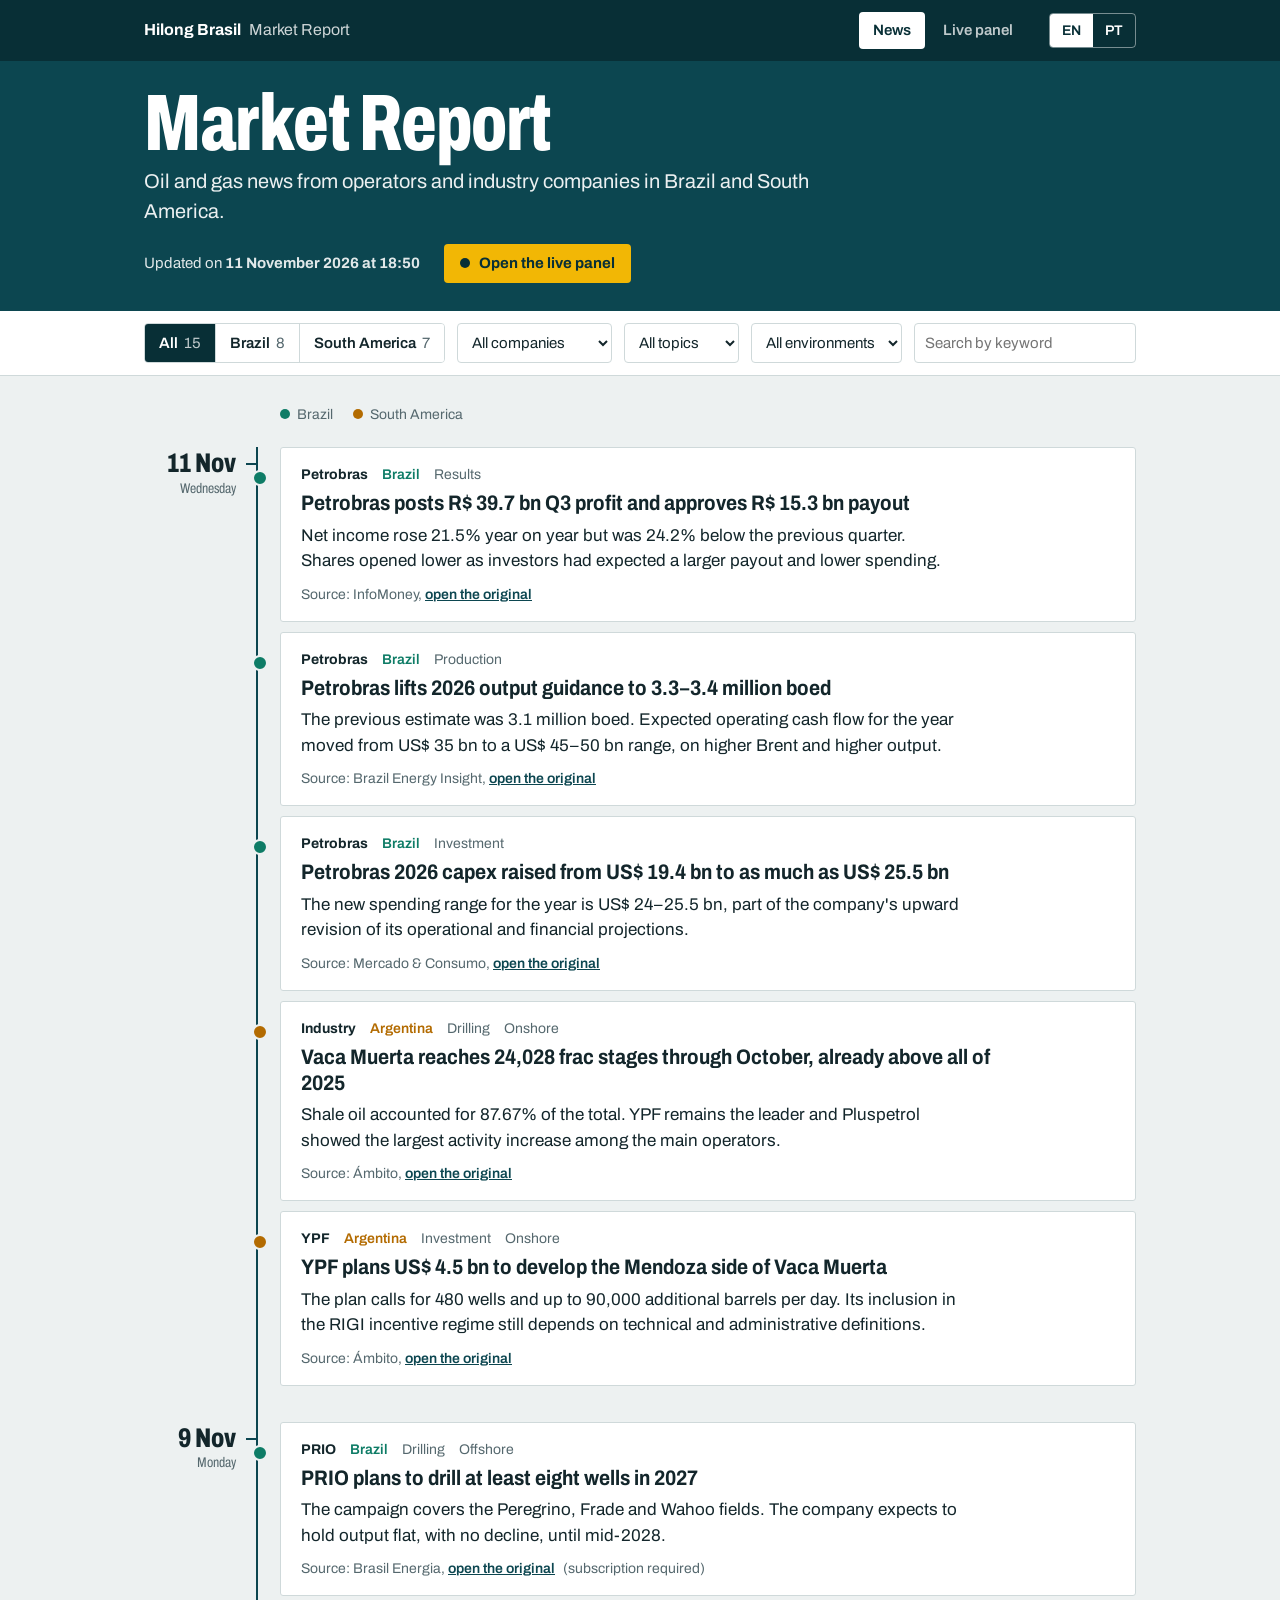
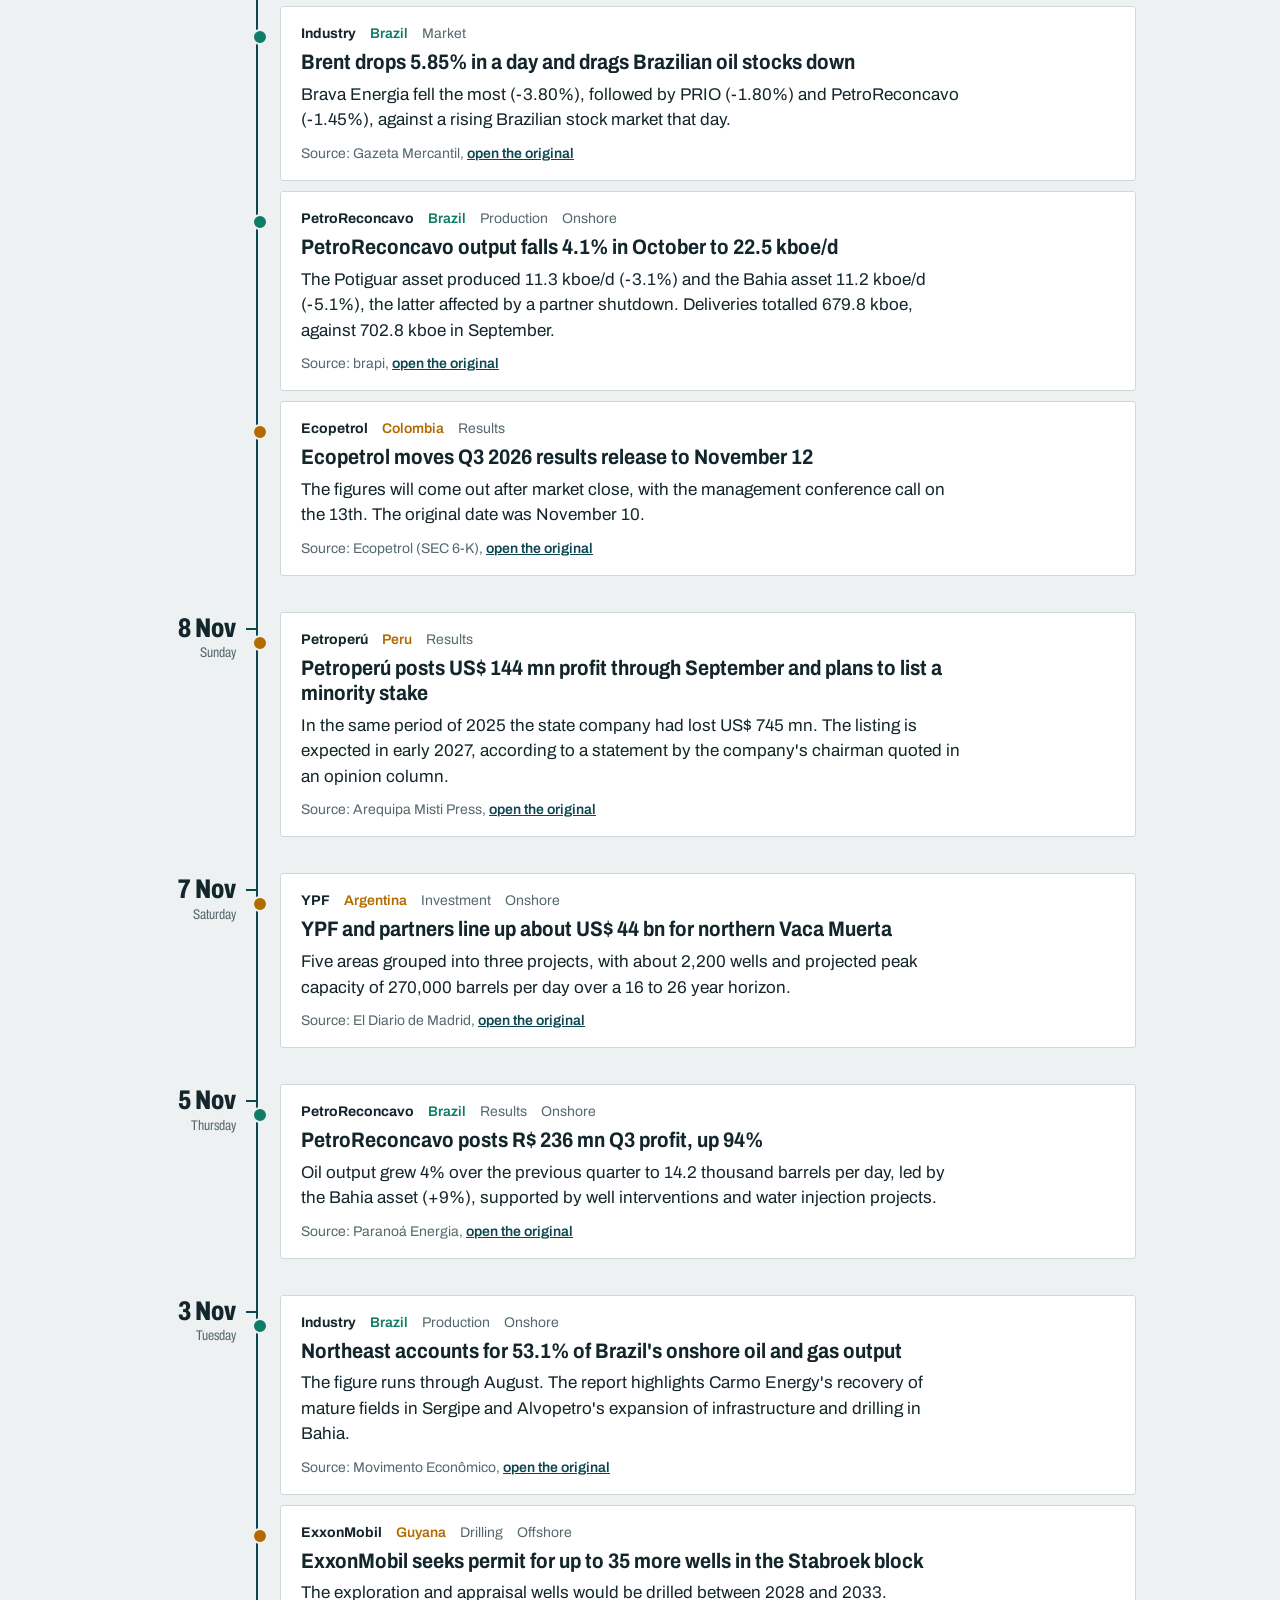
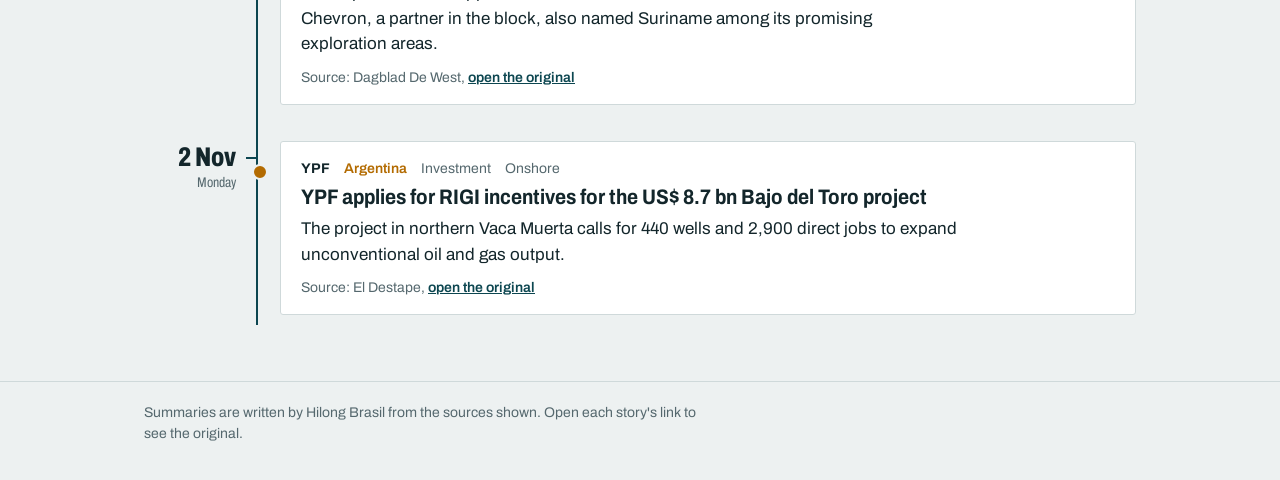
==== commit 6a5d0cea: "Separa o painel ao vivo da página de notícias; corrige links de fontes fechadas; registro das buscas" ====
--- a/index.html
+++ b/index.html
@@ -8,313 +8,35 @@
 <link rel="preconnect" href="https://fonts.googleapis.com">
 <link rel="preconnect" href="https://fonts.gstatic.com" crossorigin>
 <link href="https://fonts.googleapis.com/css2?family=Archivo:wdth,wght@62..125,300..800&display=swap" rel="stylesheet">
-<style>
-  :root {
-    --paper: #EDF1F1;
-    --sheet: #FFFFFF;
-    --ink: #13262B;
-    --muted: #55686E;
-    --line: #CFD9DA;
-    --petrol: #0C4650;
-    --petrol-deep: #082F36;
-    --br: #0E7C66;
-    --sa: #B36B00;
-    --signal: #F2B705;
-    /* chart colours, validated for the dark panel (#082F36) */
-    --bar: #199E70;
-    --env-onshore: #D95926;
-    --env-offshore: #3987E5;
-    --env-geral: #C98500;
-    --on-dark: #FFFFFF;
-    --on-dark-2: rgba(255,255,255,.74);
-    --track: rgba(255,255,255,.11);
-    --hair: rgba(255,255,255,.16);
-    --font: "Archivo", "Helvetica Neue", Arial, sans-serif;
-  }
-  * { box-sizing: border-box; }
-  html { -webkit-text-size-adjust: 100%; }
-  body {
-    margin: 0;
-    background: var(--paper);
-    color: var(--ink);
-    font-family: var(--font);
-    font-size: 17px;
-    line-height: 1.5;
-  }
-  a { color: inherit; }
-  :focus-visible { outline: 3px solid var(--signal); outline-offset: 2px; }
-  .wrap { max-width: 1040px; margin: 0 auto; padding: 0 24px; }
-  .sr { position: absolute; width: 1px; height: 1px; overflow: hidden; clip: rect(0 0 0 0); white-space: nowrap; }
+<link rel="icon" href="data:,">
+<link rel="stylesheet" href="assets/site.css">
+</head>
+<body data-page="news">
 
-  /* Masthead */
-  .mast { background: var(--petrol); color: #fff; }
-  .mast .wrap { padding-top: 22px; padding-bottom: 30px; }
-  .mast-top { display: flex; justify-content: space-between; align-items: center; gap: 16px; }
-  .brand { font-weight: 600; font-size: 15px; letter-spacing: .01em; opacity: .9; }
-  .lang { display: inline-flex; border: 1px solid rgba(255,255,255,.45); border-radius: 4px; overflow: hidden; }
-  .lang button {
-    font: inherit; font-size: 14px; font-weight: 600; color: #fff; background: transparent;
-    border: 0; padding: 6px 12px; cursor: pointer;
-  }
-  .lang button[aria-pressed="true"] { background: #fff; color: var(--petrol-deep); }
-  .mast h1 {
-    margin: 26px 0 6px;
-    font-stretch: 68%;
-    font-weight: 800;
-    font-size: clamp(44px, 9vw, 92px);
-    line-height: .92;
-    letter-spacing: -.01em;
-  }
-  .mast .sub { margin: 0; font-size: clamp(17px, 2.2vw, 21px); max-width: 34em; opacity: .92; }
-  .edition { margin: 18px 0 0; font-size: 15px; opacity: .85; }
-  .edition strong { font-weight: 700; }
-
-  /* Pulse: live indicators */
-  .pulse { background: var(--petrol-deep); color: var(--on-dark); }
-  .pulse .wrap { padding-top: 22px; padding-bottom: 30px; }
-  .pulse-head { display: flex; flex-wrap: wrap; align-items: center; gap: 12px 18px; }
-  .pulse-head h2 { margin: 0 auto 0 0; font-size: 22px; font-weight: 700; font-stretch: 88%; display: flex; align-items: center; gap: 10px; }
-  .live { width: 10px; height: 10px; border-radius: 50%; background: var(--signal); animation: beat 1.6s ease-in-out infinite; }
-  @keyframes beat { 0%, 100% { opacity: 1; transform: scale(1); } 50% { opacity: .35; transform: scale(.7); } }
-  .scope { display: inline-flex; border: 1px solid var(--hair); border-radius: 4px; overflow: hidden; }
-  .scope button {
-    position: relative; font: inherit; font-size: 14px; font-weight: 600; color: var(--on-dark-2);
-    background: transparent; border: 0; border-right: 1px solid var(--hair); padding: 7px 13px; cursor: pointer; white-space: nowrap;
-  }
-  .scope button:last-child { border-right: 0; }
-  .scope button[aria-pressed="true"] { color: #fff; background: rgba(255,255,255,.1); }
-  .scope button[aria-pressed="true"]::after {
-    content: ""; position: absolute; left: 0; bottom: 0; height: 3px; width: 100%; background: var(--signal);
-    transform-origin: left; transform: scaleX(1);
-  }
-  .pulse.auto .scope button[aria-pressed="true"]::after { animation: fill 7s linear; }
-  @keyframes fill { from { transform: scaleX(0); } to { transform: scaleX(1); } }
-  .ctl {
-    font: inherit; font-size: 14px; font-weight: 600; color: #fff; background: transparent;
-    border: 1px solid var(--hair); border-radius: 4px; padding: 7px 13px; cursor: pointer;
-  }
-
-  .ticker { margin-top: 18px; border-top: 1px solid var(--hair); border-bottom: 1px solid var(--hair); overflow: hidden; display: flex; align-items: center; }
-  .ticker-label { flex: none; font-size: 14px; font-weight: 700; padding: 9px 14px 9px 0; margin-right: 14px; border-right: 1px solid var(--hair); }
-  .ticker-view { overflow: hidden; flex: 1; }
-  .ticker-run { display: inline-flex; white-space: nowrap; animation: slide 60s linear infinite; }
-  .ticker-run span { font-size: 15px; padding: 9px 0; margin-right: 44px; color: var(--on-dark-2); }
-  .ticker-run span b { color: #fff; font-weight: 700; margin-right: 8px; }
-  @keyframes slide { from { transform: translateX(0); } to { transform: translateX(-50%); } }
-  .pulse.paused .ticker-run, .ticker:hover .ticker-run { animation-play-state: paused; }
-  .pulse.paused .live { animation: none; }
-
-  .tiles { display: grid; grid-template-columns: 1.4fr 1fr 1fr 1fr; gap: 0; margin-top: 22px; }
-  .tile { padding: 0 20px; border-left: 1px solid var(--hair); }
-  .tile:first-child { padding-left: 0; border-left: 0; }
-  .tile .v { display: block; font-weight: 800; font-stretch: 75%; font-size: 40px; line-height: 1; }
-  .tile.hero .v { font-size: 64px; }
-  .tile .l { display: block; margin-top: 6px; font-size: 15px; color: var(--on-dark-2); }
-
-  .charts { display: grid; grid-template-columns: repeat(3, 1fr); gap: 26px 32px; margin-top: 28px; }
-  .chart h3 { margin: 0 0 10px; font-size: 15px; font-weight: 700; }
-  .rows { display: grid; gap: 7px; }
-  .row {
-    display: grid; grid-template-columns: minmax(0, 46%) 1fr 26px; align-items: center; gap: 10px;
-    font: inherit; font-size: 14px; color: var(--on-dark-2); background: transparent; border: 0; padding: 2px 0; text-align: left; width: 100%;
-  }
-  button.row { cursor: pointer; }
-  button.row:hover .name, button.row:focus-visible .name { color: #fff; text-decoration: underline; text-underline-offset: 3px; }
-  .row .name { overflow: hidden; text-overflow: ellipsis; white-space: nowrap; }
-  .row .trk { height: 8px; background: var(--track); border-radius: 4px; overflow: hidden; }
-  .row .fill { display: block; height: 100%; width: 0; background: var(--bar); border-radius: 0 4px 4px 0; transition: width .7s cubic-bezier(.2,.7,.2,1); }
-  .row .num { text-align: right; color: #fff; font-weight: 700; font-variant-numeric: tabular-nums; }
-  .none { font-size: 14px; color: var(--on-dark-2); margin: 0; }
-
-  .seg-bar { display: flex; gap: 2px; height: 28px; }
-  .seg-bar button {
-    font: inherit; font-size: 13px; font-weight: 700; color: #0A1F24; border: 0; border-radius: 4px; padding: 0 0 0 8px;
-    text-align: left; cursor: pointer; min-width: 0; overflow: hidden; white-space: nowrap; flex-basis: 0;
-    transition: flex-grow .7s cubic-bezier(.2,.7,.2,1);
-  }
-  .seg-bar button:hover, .seg-bar button:focus-visible { filter: brightness(1.12); }
-  .legend-d { display: flex; flex-wrap: wrap; gap: 4px 16px; margin-top: 10px; font-size: 14px; color: var(--on-dark-2); }
-  .legend-d i { display: inline-block; width: 10px; height: 10px; border-radius: 2px; margin-right: 6px; }
-
-  .days { display: flex; align-items: flex-end; gap: 3px; height: 74px; border-bottom: 1px solid var(--hair); }
-  .days button {
-    flex: 1; min-width: 0; height: 100%; background: transparent; border: 0; padding: 0; cursor: default;
-    display: flex; flex-direction: column; justify-content: flex-end; align-items: center;
-  }
-  .days .col { display: block; width: 100%; max-width: 24px; background: var(--bar); border-radius: 4px 4px 0 0; height: 0; transition: height .7s cubic-bezier(.2,.7,.2,1); }
-  .days .col.zero { background: var(--track); }
-  .days button:hover .col, .days button:focus-visible .col { filter: brightness(1.2); }
-  .days .top { font-size: 12px; font-weight: 700; color: #fff; margin-bottom: 3px; }
-  .days-axis { display: flex; justify-content: space-between; font-size: 13px; color: var(--on-dark-2); margin-top: 5px; }
-
-  .radar { margin-top: 28px; padding-top: 18px; border-top: 1px solid var(--hair); }
-  .radar-head { display: flex; flex-wrap: wrap; align-items: baseline; gap: 6px 18px; }
-  .radar-head h3 { margin: 0; font-size: 15px; font-weight: 700; }
-  .radar-head p { margin: 0; font-size: 14px; color: var(--on-dark-2); }
-  .radar-now { margin-left: auto; font-size: 14px; color: var(--on-dark-2); }
-  .radar-now b { color: #fff; }
-  .chips { display: flex; flex-wrap: wrap; gap: 6px; margin: 12px 0 0; padding: 0; list-style: none; }
-  .chips li {
-    font-size: 14px; padding: 4px 10px; border: 1px solid var(--hair); border-radius: 3px; color: var(--on-dark-2);
-    transition: background-color .35s, color .35s, border-color .35s;
-  }
-  .chips li.on { background: var(--signal); border-color: var(--signal); color: #0A1F24; font-weight: 700; }
-
-  .tip {
-    position: fixed; z-index: 20; pointer-events: none; background: #fff; color: var(--ink); font-size: 13px;
-    padding: 6px 9px; border-radius: 4px; box-shadow: 0 4px 14px rgba(8,47,54,.28); white-space: nowrap; display: none;
-  }
-  .tip b { font-weight: 800; margin-right: 6px; }
-
-  /* Filters */
-  .filters { background: var(--sheet); border-bottom: 1px solid var(--line); position: sticky; top: 0; z-index: 5; }
-  .filters .wrap { display: flex; flex-wrap: wrap; gap: 12px 12px; align-items: center; padding-top: 12px; padding-bottom: 12px; }
-  .seg { display: inline-flex; border: 1px solid var(--line); border-radius: 4px; overflow: hidden; }
-  .seg button {
-    font: inherit; font-size: 15px; font-weight: 600; color: var(--ink); background: var(--sheet);
-    border: 0; border-right: 1px solid var(--line); padding: 8px 14px; cursor: pointer; white-space: nowrap;
-  }
-  .seg button:last-child { border-right: 0; }
-  .seg button .n { font-weight: 400; color: var(--muted); margin-left: 6px; }
-  .seg button[aria-pressed="true"] { background: var(--petrol-deep); color: #fff; }
-  .seg button[aria-pressed="true"] .n { color: rgba(255,255,255,.75); }
-  .filters select, .filters input[type="search"] {
-    font: inherit; font-size: 15px; color: var(--ink); background: var(--sheet);
-    border: 1px solid var(--line); border-radius: 4px; padding: 8px 10px; min-height: 40px; max-width: 190px;
-  }
-  .filters input[type="search"] { flex: 1 1 150px; min-width: 130px; max-width: none; }
-
-  /* Log */
-  main .wrap { padding-top: 28px; padding-bottom: 56px; }
-  .day { display: grid; grid-template-columns: 112px 1fr; }
-  .day-label { position: relative; padding: 2px 20px 0 0; text-align: right; font-stretch: 75%; line-height: 1.1; }
-  .day-label .d { display: block; font-size: 27px; font-weight: 800; white-space: nowrap; }
-  .day-label .w { display: block; font-size: 14px; color: var(--muted); margin-top: 2px; }
-  .day-label .inner { position: sticky; top: 76px; }
-  .track { border-left: 2px solid var(--petrol); padding: 0 0 26px 0; position: relative; }
-  .day:last-child .track { padding-bottom: 0; }
-  .track::before { content: ""; position: absolute; left: -12px; top: 16px; width: 12px; height: 2px; background: var(--petrol); }
-  .item {
-    position: relative; background: var(--sheet); margin: 0 0 10px 22px; padding: 16px 20px 16px;
-    border: 1px solid var(--line); border-radius: 3px;
-  }
-  .item::before {
-    content: ""; position: absolute; left: -29px; top: 22px; width: 12px; height: 12px; border-radius: 50%;
-    background: var(--br); border: 2px solid var(--paper);
-  }
-  .item[data-region="SA"]::before { background: var(--sa); }
-  .tags { display: flex; flex-wrap: wrap; gap: 4px 14px; font-size: 14px; margin-bottom: 6px; }
-  .tags .op { font-weight: 700; }
-  .tags .ct { color: var(--br); font-weight: 600; }
-  .item[data-region="SA"] .tags .ct { color: var(--sa); }
-  .tags .cat, .tags .env { color: var(--muted); }
-  .item h2 { margin: 0 0 6px; font-size: 21px; line-height: 1.22; font-weight: 700; font-stretch: 88%; max-width: 34em; }
-  .item h2 a { text-decoration: none; }
-  .item h2 a:hover { text-decoration: underline; text-decoration-thickness: 2px; text-underline-offset: 3px; }
-  .item p { margin: 0; max-width: 66ch; }
-  .item .src { margin-top: 10px; font-size: 14px; color: var(--muted); }
-  .item .src a { color: var(--petrol); font-weight: 600; }
-
-  .legend { display: flex; flex-wrap: wrap; gap: 6px 20px; font-size: 14px; color: var(--muted); margin: 0 0 22px 112px; padding-left: 24px; }
-  .legend i { display: inline-block; width: 10px; height: 10px; border-radius: 50%; margin-right: 7px; background: var(--br); }
-  .legend .sa i { background: var(--sa); }
-
-  .state { background: var(--sheet); border: 1px solid var(--line); border-radius: 3px; padding: 28px 24px; max-width: 40em; }
-  .state h2 { margin: 0 0 6px; font-size: 21px; }
-  .state p { margin: 0 0 14px; color: var(--muted); }
-  .state button {
-    font: inherit; font-weight: 600; font-size: 15px; background: var(--petrol-deep); color: #fff;
-    border: 0; border-radius: 4px; padding: 9px 16px; cursor: pointer;
-  }
-
-  footer { border-top: 1px solid var(--line); }
-  footer .wrap { padding-top: 20px; padding-bottom: 36px; font-size: 14px; color: var(--muted); }
-  footer p { margin: 0; max-width: 70ch; }
-
-  @media (max-width: 860px) {
-    .charts { grid-template-columns: 1fr 1fr; }
-  }
-  @media (max-width: 640px) {
-    body { font-size: 16px; }
-    .wrap { padding: 0 16px; }
-    .tiles { grid-template-columns: 1fr 1fr; gap: 18px 0; }
-    .tile:nth-child(3) { padding-left: 0; border-left: 0; }
-    .tile.hero .v { font-size: 48px; }
-    .tile .v { font-size: 34px; }
-    .charts { grid-template-columns: 1fr; }
-    .radar-now { margin-left: 0; width: 100%; }
-    .day { grid-template-columns: 1fr; }
-    .day-label { text-align: left; padding: 0 0 8px; }
-    .day-label .inner { position: static; display: flex; align-items: baseline; gap: 10px; }
-    .day-label .d { font-size: 24px; }
-    .track { margin-left: 5px; }
-    .track::before { display: none; }
-    .item { margin-left: 18px; padding: 14px 16px; }
-    .item::before { left: -25px; }
-    .legend { margin-left: 0; padding-left: 0; }
-    .filters { position: static; }
-    .seg { width: 100%; }
-    .seg button { flex: 1; padding: 8px 6px; }
-    .filters select { flex: 1 1 45%; min-width: 0; max-width: none; }
-  }
-  @media (prefers-reduced-motion: reduce) {
-    .live, .ticker-run, .pulse.auto .scope button[aria-pressed="true"]::after { animation: none; }
-    .ticker-view { overflow-x: auto; }
-    .row .fill, .days .col, .seg-bar button, .chips li { transition: none; }
-  }
-</style>
-</head>
-<body>
+<div class="top">
+  <div class="wrap">
+    <a class="brand" href="index.html">Hilong Brasil<span>Market Report</span></a>
+    <nav class="nav" aria-label="Pages">
+      <a href="index.html" aria-current="page" data-i18n="navNews"></a>
+      <a href="live.html" data-i18n="navLive"></a>
+    </nav>
+    <div class="lang" role="group" aria-label="Language / Idioma">
+      <button type="button" data-lang="en" aria-pressed="true">EN</button>
+      <button type="button" data-lang="pt" aria-pressed="false">PT</button>
+    </div>
+  </div>
+</div>
 
 <header class="mast">
   <div class="wrap">
-    <div class="mast-top">
-      <span class="brand">Hilong Brasil</span>
-      <div class="lang" role="group" aria-label="Language / Idioma">
-        <button type="button" data-lang="en" aria-pressed="true">EN</button>
-        <button type="button" data-lang="pt" aria-pressed="false">PT</button>
-      </div>
-    </div>
     <h1>Market Report</h1>
     <p class="sub" data-i18n="sub"></p>
-    <p class="edition" id="edition" aria-live="polite"></p>
+    <div class="mast-foot">
+      <p class="edition" id="edition" aria-live="polite"></p>
+      <a class="to-live" href="live.html"><span class="live" aria-hidden="true"></span><span data-i18n="openLive"></span></a>
+    </div>
   </div>
 </header>
-
-<section class="pulse" id="pulse" aria-labelledby="pulseTitle">
-  <div class="wrap">
-    <div class="pulse-head">
-      <h2 id="pulseTitle"><span class="live" aria-hidden="true"></span><span data-i18n="pulse"></span></h2>
-      <div class="scope" role="group" id="scopeSeg" aria-label="Scope"></div>
-      <button type="button" class="ctl" id="pauseBtn"></button>
-    </div>
-
-    <div class="ticker">
-      <span class="ticker-label" data-i18n="latest"></span>
-      <div class="ticker-view"><div class="ticker-run" id="ticker"></div></div>
-    </div>
-
-    <div class="tiles" id="tiles"></div>
-
-    <div class="charts">
-      <div class="chart"><h3 data-i18n="topics"></h3><div class="rows" id="cTopics"></div></div>
-      <div class="chart"><h3 data-i18n="companies"></h3><div class="rows" id="cCompanies"></div></div>
-      <div class="chart"><h3 data-i18n="countriesT"></h3><div class="rows" id="cCountries"></div></div>
-      <div class="chart"><h3 data-i18n="envT"></h3><div id="cEnv"></div></div>
-      <div class="chart"><h3 data-i18n="perDay"></h3><div id="cDays"></div></div>
-      <div class="chart"><h3 data-i18n="channels"></h3><div class="rows" id="cChannels"></div></div>
-    </div>
-
-    <div class="radar" id="radar" hidden>
-      <div class="radar-head">
-        <h3 data-i18n="radar"></h3>
-        <p id="radarLine"></p>
-        <span class="radar-now" id="radarNow"></span>
-      </div>
-      <ul class="chips" id="chips"></ul>
-    </div>
-  </div>
-</section>
 
 <div class="filters" id="filters">
   <div class="wrap">
@@ -330,516 +52,17 @@
   </div>
 </div>
 
-<main>
+<main class="news">
   <div class="wrap">
     <div class="legend" id="legend"></div>
     <div id="log"></div>
   </div>
 </main>
 
-<footer>
+<footer class="foot">
   <div class="wrap"><p data-i18n="foot"></p></div>
 </footer>
 
-<div class="tip" id="tip" role="status"></div>
-
-<script>
-(function () {
-  "use strict";
-
-  var T = {
-    pt: {
-      sub: "Notícias de óleo e gás das operadoras e empresas do setor no Brasil e na América do Sul, atualizadas todos os dias úteis.",
-      updated: "Atualizado em",
-      all: "Todas", BR: "Brasil", SA: "América do Sul",
-      operator: "Empresa", allOps: "Todas as empresas",
-      category: "Assunto", allCats: "Todos os assuntos", allEnvs: "Todos os ambientes",
-      search: "Buscar", searchPh: "Buscar por palavra",
-      source: "Fonte", read: "abrir o original",
-      emptyT: "Nenhuma notícia com esses filtros", emptyP: "Tente outra empresa, outro assunto ou outra palavra.", clear: "Limpar filtros",
-      errT: "Não foi possível carregar as notícias", errP: "Verifique a conexão e recarregue a página.", reload: "Recarregar",
-      foot: "Os resumos são elaborados pela Hilong Brasil a partir das fontes indicadas. Abra o link de cada notícia para ver o original.",
-      sector: "Setor",
-      pulse: "Panorama do mercado", latest: "Últimas", pause: "Pausar", resume: "Retomar",
-      kStories: "notícias no período", kCompanies: "empresas citadas", kCountries: "países", kSources: "fontes consultadas",
-      topics: "Assuntos mais frequentes", companies: "Empresas mais citadas", countriesT: "Países",
-      envT: "Ambiente", perDay: "Notícias por dia", channels: "Canais de origem",
-      radar: "Última varredura", radarLine: "{n} buscas em {d}, {m} notícias novas", watching: "Monitorando",
-      noData: "Sem notícias neste recorte.", story1: "notícia", storyN: "notícias",
-      envs: { onshore: "Onshore", offshore: "Offshore", geral: "Geral" },
-      chs: { site: "Sites", linkedin: "LinkedIn", youtube: "YouTube", x: "X" },
-      cats: { resultados: "Resultados", producao: "Produção", perfuracao: "Perfuração", investimentos: "Investimentos", contratos: "Contratos e licitações", regulatorio: "Regulatório", exploracao: "Exploração", mercado: "Mercado", fusoes: "Fusões e aquisições", outros: "Outros" },
-      countries: { BR: "Brasil", AR: "Argentina", CO: "Colômbia", GY: "Guiana", SR: "Suriname", PE: "Peru", EC: "Equador", BO: "Bolívia", VE: "Venezuela", CL: "Chile", UY: "Uruguai", PY: "Paraguai", TT: "Trinidad e Tobago" }
-    },
-    en: {
-      sub: "Oil and gas news from operators and industry companies in Brazil and South America, updated every business day.",
-      updated: "Updated on",
-      all: "All", BR: "Brazil", SA: "South America",
-      operator: "Company", allOps: "All companies",
-      category: "Topic", allCats: "All topics", allEnvs: "All environments",
-      search: "Search", searchPh: "Search by keyword",
-      source: "Source", read: "open the original",
-      emptyT: "No stories match these filters", emptyP: "Try another company, topic or keyword.", clear: "Clear filters",
-      errT: "The news could not be loaded", errP: "Check your connection and reload the page.", reload: "Reload",
-      foot: "Summaries are written by Hilong Brasil from the sources shown. Open each story's link to see the original.",
-      sector: "Industry",
-      pulse: "Market pulse", latest: "Latest", pause: "Pause", resume: "Resume",
-      kStories: "stories in the period", kCompanies: "companies mentioned", kCountries: "countries", kSources: "sources consulted",
-      topics: "Most frequent topics", companies: "Most mentioned companies", countriesT: "Countries",
-      envT: "Environment", perDay: "Stories per day", channels: "Source channels",
-      radar: "Latest scan", radarLine: "{n} searches on {d}, {m} new stories", watching: "Monitoring",
-      noData: "No stories in this view.", story1: "story", storyN: "stories",
-      envs: { onshore: "Onshore", offshore: "Offshore", geral: "General" },
-      chs: { site: "Websites", linkedin: "LinkedIn", youtube: "YouTube", x: "X" },
-      cats: { resultados: "Results", producao: "Production", perfuracao: "Drilling", investimentos: "Investment", contratos: "Contracts and tenders", regulatorio: "Regulation", exploracao: "Exploration", mercado: "Market", fusoes: "M&A", outros: "Other" },
-      countries: { BR: "Brazil", AR: "Argentina", CO: "Colombia", GY: "Guyana", SR: "Suriname", PE: "Peru", EC: "Ecuador", BO: "Bolivia", VE: "Venezuela", CL: "Chile", UY: "Uruguay", PY: "Paraguay", TT: "Trinidad and Tobago" }
-    }
-  };
-
-  var ENV_ORDER = ["onshore", "offshore", "geral"];
-  var ENV_COLOR = { onshore: "var(--env-onshore)", offshore: "var(--env-offshore)", geral: "var(--env-geral)" };
-  var CH_ORDER = ["site", "linkedin", "youtube", "x"];
-  var SCOPES = ["all", "BR", "SA"];
-  var ROTATE_MS = 7000;
-
-  var state = { lang: "en", region: "all", op: "", cat: "", env: "", q: "" };
-  var data = { updated_at: null, items: [] };
-  var run = null;
-  var failed = false;
-  var reduce = window.matchMedia && window.matchMedia("(prefers-reduced-motion: reduce)").matches;
-  var pulse = { scope: "all", auto: !reduce, rot: null, rad: null, radIdx: 0 };
-
-  try {
-    var saved = localStorage.getItem("mr_lang_v2");
-    if (saved === "pt" || saved === "en") state.lang = saved;
-  } catch (e) { /* storage unavailable */ }
-
-  function $(id) { return document.getElementById(id); }
-  function el(tag, cls, text) {
-    var n = document.createElement(tag);
-    if (cls) n.className = cls;
-    if (text != null) n.textContent = text;
-    return n;
-  }
-  function t() { return T[state.lang]; }
-  function locale() { return state.lang === "pt" ? "pt-BR" : "en-GB"; }
-  function parseDay(s) { var p = s.split("-"); return new Date(+p[0], +p[1] - 1, +p[2]); }
-  function isoDay(d) { return d.getFullYear() + "-" + ("0" + (d.getMonth() + 1)).slice(-2) + "-" + ("0" + d.getDate()).slice(-2); }
-  function opName(o) { return o === "Setor" ? t().sector : o; }
-  function envOf(it) { return ENV_ORDER.indexOf(it.environment) > -1 ? it.environment : "geral"; }
-  function norm(s) { return (s || "").toLowerCase().normalize("NFD").replace(/[̀-ͯ]/g, ""); }
-  function safeUrl(u) { return /^https?:\/\//i.test(u || "") ? u : "#"; }
-  function title(it) { return it["title_" + state.lang] || it.title_en || it.title_pt; }
-
-  function matches(it, skipRegion) {
-    if (!skipRegion && state.region !== "all" && it.region !== state.region) return false;
-    if (state.op && it.operator !== state.op) return false;
-    if (state.cat && it.category !== state.cat) return false;
-    if (state.env && envOf(it) !== state.env) return false;
-    if (state.q) {
-      var hay = norm([it.title_pt, it.title_en, it.summary_pt, it.summary_en, it.operator, it.source].join(" "));
-      if (hay.indexOf(norm(state.q)) === -1) return false;
-    }
-    return true;
-  }
-
-  /* ---------- Pulse ---------- */
-
-  function scoped() {
-    return data.items.filter(function (it) { return pulse.scope === "all" || it.region === pulse.scope; });
-  }
-  function countBy(list, fn) {
-    var m = {};
-    list.forEach(function (it) { var k = fn(it); if (k) m[k] = (m[k] || 0) + 1; });
-    return Object.keys(m).map(function (k) { return { k: k, n: m[k] }; })
-      .sort(function (a, b) { return b.n - a.n || a.k.localeCompare(b.k); });
-  }
-  function grow(fn) { requestAnimationFrame(function () { requestAnimationFrame(fn); }); }
-
-  function countUp(node, to) {
-    var from = parseInt(node.textContent, 10) || 0;
-    if (reduce || from === to) { node.textContent = String(to); return; }
-    var t0 = null, dur = 600;
-    function step(ts) {
-      if (t0 === null) t0 = ts;
-      var p = Math.min(1, (ts - t0) / dur);
-      node.textContent = String(Math.round(from + (to - from) * (1 - Math.pow(1 - p, 3))));
-      if (p < 1) requestAnimationFrame(step);
-    }
-    requestAnimationFrame(step);
-  }
-
-  function tiles(list) {
-    var L = t(), box = $("tiles");
-    var vals = [
-      [list.length, L.kStories, "hero"],
-      [countBy(list, function (it) { return it.operator === "Setor" ? "" : it.operator; }).length, L.kCompanies, ""],
-      [countBy(list, function (it) { return it.country; }).length, L.kCountries, ""],
-      [countBy(list, function (it) { return it.source; }).length, L.kSources, ""]
-    ];
-    if (!box.children.length) {
-      vals.forEach(function (v) {
-        var d = el("div", "tile" + (v[2] ? " " + v[2] : ""));
-        d.appendChild(el("span", "v", "0")); d.appendChild(el("span", "l"));
-        box.appendChild(d);
-      });
-    }
-    vals.forEach(function (v, i) {
-      var d = box.children[i];
-      countUp(d.querySelector(".v"), v[0]);
-      d.querySelector(".l").textContent = v[1];
-    });
-  }
-
-  function bars(box, rows, labelFn, onPick) {
-    box.textContent = "";
-    if (!rows.length) { box.appendChild(el("p", "none", t().noData)); return; }
-    var max = rows[0].n;
-    rows.forEach(function (r) {
-      var row = el(onPick ? "button" : "div", "row");
-      if (onPick) { row.type = "button"; row.addEventListener("click", function () { onPick(r.k); }); }
-      var label = labelFn(r.k);
-      row.appendChild(el("span", "name", label));
-      var trk = el("span", "trk"), fill = el("span", "fill");
-      trk.appendChild(fill); row.appendChild(trk);
-      row.appendChild(el("span", "num", String(r.n)));
-      row.title = label + ": " + r.n;
-      box.appendChild(row);
-      grow(function () { fill.style.width = Math.max(4, Math.round(r.n / max * 100)) + "%"; });
-    });
-  }
-
-  function envBar(list) {
-    var L = t(), box = $("cEnv");
-    box.textContent = "";
-    if (!list.length) { box.appendChild(el("p", "none", L.noData)); return; }
-    var counts = {}; ENV_ORDER.forEach(function (e) { counts[e] = 0; });
-    list.forEach(function (it) { counts[envOf(it)]++; });
-    var bar = el("div", "seg-bar"), legend = el("div", "legend-d");
-    ENV_ORDER.forEach(function (e) {
-      if (!counts[e]) return;
-      var share = Math.round(counts[e] / list.length * 100);
-      var b = el("button", null, share >= 12 ? share + "%" : "");
-      b.type = "button"; b.style.background = ENV_COLOR[e]; b.style.flexGrow = "0.0001";
-      var label = L.envs[e] + ": " + counts[e] + " (" + share + "%)";
-      b.title = label; b.setAttribute("aria-label", label);
-      b.addEventListener("click", function () { pick("env", e); });
-      bar.appendChild(b);
-      grow(function () { b.style.flexGrow = String(counts[e]); });
-      var li = el("span"); var sw = el("i"); sw.style.background = ENV_COLOR[e];
-      li.appendChild(sw); li.appendChild(document.createTextNode(L.envs[e] + " " + counts[e]));
-      legend.appendChild(li);
-    });
-    box.appendChild(bar); box.appendChild(legend);
-  }
-
-  function dayCols(list) {
-    var L = t(), box = $("cDays");
-    box.textContent = "";
-    if (!data.items.length) { box.appendChild(el("p", "none", L.noData)); return; }
-    var last = data.items.reduce(function (m, it) { return it.date > m ? it.date : m; }, "0000-00-00");
-    var end = parseDay(last), days = [], N = 14;
-    for (var i = N - 1; i >= 0; i--) { var d = new Date(end); d.setDate(end.getDate() - i); days.push(d); }
-    var per = {}; list.forEach(function (it) { per[it.date] = (per[it.date] || 0) + 1; });
-    var max = 0; days.forEach(function (d) { max = Math.max(max, per[isoDay(d)] || 0); });
-    var fmt = new Intl.DateTimeFormat(locale(), { day: "numeric", month: "short" });
-    var wrap = el("div", "days"), labelled = false;
-    days.forEach(function (d) {
-      var n = per[isoDay(d)] || 0;
-      var b = el("button"); b.type = "button";
-      var text = fmt.format(d) + ": " + n + " " + (n === 1 ? L.story1 : L.storyN);
-      b.setAttribute("aria-label", text);
-      if (n && n === max && !labelled) { b.appendChild(el("span", "top", String(n))); labelled = true; }
-      var col = el("span", "col" + (n ? "" : " zero"));
-      b.appendChild(col);
-      b.addEventListener("pointermove", function (ev) { showTip(ev.clientX, ev.clientY, String(n), fmt.format(d)); });
-      b.addEventListener("pointerleave", hideTip);
-      b.addEventListener("focus", function () { var r = b.getBoundingClientRect(); showTip(r.left + r.width / 2, r.top, String(n), fmt.format(d)); });
-      b.addEventListener("blur", hideTip);
-      wrap.appendChild(b);
-      grow(function () { col.style.height = (n ? Math.max(4, Math.round(n / max * 52)) : 2) + "px"; });
-    });
-    var axis = el("div", "days-axis");
-    axis.appendChild(el("span", null, fmt.format(days[0])));
-    axis.appendChild(el("span", null, fmt.format(days[N - 1])));
-    box.appendChild(wrap); box.appendChild(axis);
-  }
-
-  function showTip(x, y, value, label) {
-    var tip = $("tip"); tip.textContent = "";
-    tip.appendChild(el("b", null, value)); tip.appendChild(document.createTextNode(label));
-    tip.style.display = "block";
-    var w = tip.offsetWidth;
-    tip.style.left = Math.max(8, Math.min(window.innerWidth - w - 8, x - w / 2)) + "px";
-    tip.style.top = Math.max(8, y - 40) + "px";
-  }
-  function hideTip() { $("tip").style.display = "none"; }
-
-  function pick(key, value) {
-    state[key] = state[key] === value ? "" : value;
-    render();
-    $("filters").scrollIntoView({ behavior: reduce ? "auto" : "smooth", block: "start" });
-  }
-
-  function renderScope() {
-    var L = t(), seg = $("scopeSeg"); seg.textContent = "";
-    SCOPES.forEach(function (s) {
-      var b = el("button", null, L[s]); b.type = "button";
-      b.setAttribute("aria-pressed", String(pulse.scope === s));
-      b.addEventListener("click", function () { pulse.scope = s; setAuto(false); renderScope(); renderPulseData(); });
-      seg.appendChild(b);
-    });
-    $("pauseBtn").textContent = pulse.auto ? L.pause : L.resume;
-    $("pulse").classList.toggle("auto", pulse.auto);
-    $("pulse").classList.toggle("paused", !pulse.auto);
-  }
-
-  function renderPulseData() {
-    var L = t(), list = scoped();
-    tiles(list);
-    bars($("cTopics"), countBy(list, function (it) { return it.category; }).slice(0, 6),
-      function (k) { return L.cats[k] || k; }, function (k) { pick("cat", k); });
-    bars($("cCompanies"), countBy(list, function (it) { return it.operator === "Setor" ? "" : it.operator; }).slice(0, 6),
-      function (k) { return k; }, function (k) { pick("op", k); });
-    bars($("cCountries"), countBy(list, function (it) { return it.country; }).slice(0, 6),
-      function (k) { return L.countries[k] || k; }, null);
-    envBar(list);
-    dayCols(list);
-    var ch = {}; list.forEach(function (it) { ch[it.via] = (ch[it.via] || 0) + 1; });
-    var chRows = CH_ORDER.map(function (c) { return { k: c, n: ch[c] || 0 }; });
-    var box = $("cChannels"); box.textContent = "";
-    var cmax = Math.max.apply(null, chRows.map(function (r) { return r.n; })) || 1;
-    chRows.forEach(function (r) {
-      var row = el("div", "row");
-      row.appendChild(el("span", "name", L.chs[r.k]));
-      var trk = el("span", "trk"), fill = el("span", "fill"); trk.appendChild(fill); row.appendChild(trk);
-      row.appendChild(el("span", "num", String(r.n)));
-      box.appendChild(row);
-      grow(function () { fill.style.width = (r.n ? Math.max(4, Math.round(r.n / cmax * 100)) : 0) + "%"; });
-    });
-  }
-
-  function renderTicker() {
-    var box = $("ticker"); box.textContent = "";
-    var list = data.items.slice().sort(function (a, b) { return a.date < b.date ? 1 : a.date > b.date ? -1 : 0; }).slice(0, 12);
-    if (!list.length) return;
-    for (var pass = 0; pass < 2; pass++) {
-      list.forEach(function (it) {
-        var s = el("span"); if (pass) s.setAttribute("aria-hidden", "true");
-        s.appendChild(el("b", null, opName(it.operator)));
-        s.appendChild(document.createTextNode(title(it)));
-        box.appendChild(s);
-      });
-    }
-    box.style.animationDuration = Math.max(40, list.length * 7) + "s";
-  }
-
-  function renderRadar() {
-    var L = t(), box = $("radar");
-    if (!run || !Array.isArray(run.terms) || !run.terms.length) { box.hidden = true; return; }
-    box.hidden = false;
-    var when = run.run_at ? new Intl.DateTimeFormat(locale(), { day: "numeric", month: "short", hour: "2-digit", minute: "2-digit", timeZone: "America/Sao_Paulo" }).format(new Date(run.run_at)) : "";
-    $("radarLine").textContent = L.radarLine.replace("{n}", run.searches || run.terms.length).replace("{d}", when).replace("{m}", run.new_items || 0);
-    var ul = $("chips"); ul.textContent = "";
-    run.terms.forEach(function (term) { ul.appendChild(el("li", null, term)); });
-    radarStep(0);
-  }
-  function radarStep(i) {
-    var lis = $("chips").children; if (!lis.length) return;
-    pulse.radIdx = i % lis.length;
-    for (var k = 0; k < lis.length; k++) lis[k].classList.toggle("on", k === pulse.radIdx && pulse.auto);
-    var now = $("radarNow"); now.textContent = "";
-    if (pulse.auto) {
-      now.appendChild(document.createTextNode(t().watching + " "));
-      now.appendChild(el("b", null, lis[pulse.radIdx].textContent));
-    }
-  }
-
-  function setAuto(on) {
-    pulse.auto = on;
-    clearInterval(pulse.rot); clearInterval(pulse.rad);
-    if (on) {
-      pulse.rot = setInterval(function () {
-        pulse.scope = SCOPES[(SCOPES.indexOf(pulse.scope) + 1) % SCOPES.length];
-        renderScope(); renderPulseData();
-      }, ROTATE_MS);
-      pulse.rad = setInterval(function () { radarStep(pulse.radIdx + 1); }, 1300);
-    }
-    radarStep(pulse.radIdx);
-  }
-
-  function renderPulse() { renderScope(); renderTicker(); renderPulseData(); renderRadar(); }
-
-  $("pauseBtn").addEventListener("click", function () { setAuto(!pulse.auto); renderScope(); });
-  document.addEventListener("visibilitychange", function () {
-    if (document.hidden) { clearInterval(pulse.rot); clearInterval(pulse.rad); }
-    else if (pulse.auto) setAuto(true);
-  });
-
-  /* ---------- Filters and list ---------- */
-
-  function fillSelect(sel, first, keys, labelFn, value) {
-    sel.textContent = "";
-    var o0 = el("option", null, first); o0.value = ""; sel.appendChild(o0);
-    keys.forEach(function (k) { var o = el("option", null, labelFn(k)); o.value = k; sel.appendChild(o); });
-    sel.value = value;
-  }
-
-  function regionCounts() {
-    var btns = $("regionSeg").querySelectorAll("button");
-    ["all", "BR", "SA"].forEach(function (r, i) {
-      var n = data.items.filter(function (it) { return matches(it, true) && (r === "all" || it.region === r); }).length;
-      if (btns[i]) btns[i].querySelector(".n").textContent = String(n);
-    });
-  }
-
-  function renderChrome() {
-    var L = t();
-    document.documentElement.lang = state.lang === "pt" ? "pt-BR" : "en";
-    Array.prototype.forEach.call(document.querySelectorAll("[data-i18n]"), function (n) {
-      n.textContent = L[n.getAttribute("data-i18n")];
-    });
-    Array.prototype.forEach.call(document.querySelectorAll(".lang button"), function (b) {
-      b.setAttribute("aria-pressed", String(b.getAttribute("data-lang") === state.lang));
-    });
-    $("q").placeholder = L.searchPh;
-
-    var seg = $("regionSeg"); seg.textContent = "";
-    ["all", "BR", "SA"].forEach(function (r) {
-      var b = el("button"); b.type = "button";
-      b.setAttribute("aria-pressed", String(state.region === r));
-      b.appendChild(document.createTextNode(L[r]));
-      b.appendChild(el("span", "n", "0"));
-      b.addEventListener("click", function () { state.region = r; render(); });
-      seg.appendChild(b);
-    });
-    regionCounts();
-
-    var ops = {}, cats = {}, envs = {};
-    data.items.forEach(function (it) { ops[it.operator] = 1; cats[it.category] = 1; envs[envOf(it)] = 1; });
-    fillSelect($("opSel"), L.allOps, Object.keys(ops).sort(function (a, b) {
-      if (a === "Setor") return 1; if (b === "Setor") return -1; return a.localeCompare(b);
-    }), opName, state.op);
-    fillSelect($("catSel"), L.allCats, Object.keys(cats).sort(function (a, b) {
-      return (L.cats[a] || a).localeCompare(L.cats[b] || b);
-    }), function (c) { return L.cats[c] || c; }, state.cat);
-    fillSelect($("envSel"), L.allEnvs, ENV_ORDER.filter(function (e) { return envs[e]; }),
-      function (e) { return L.envs[e]; }, state.env);
-
-    var lg = $("legend"); lg.textContent = "";
-    var a = el("span", "br"); a.appendChild(el("i")); a.appendChild(document.createTextNode(L.BR)); lg.appendChild(a);
-    var s = el("span", "sa"); s.appendChild(el("i")); s.appendChild(document.createTextNode(L.SA)); lg.appendChild(s);
-
-    var ed = $("edition"); ed.textContent = "";
-    if (data.updated_at) {
-      var when = new Intl.DateTimeFormat(locale(), {
-        day: "numeric", month: "long", year: "numeric", hour: "2-digit", minute: "2-digit", timeZone: "America/Sao_Paulo"
-      }).format(new Date(data.updated_at));
-      ed.appendChild(document.createTextNode(L.updated + " "));
-      ed.appendChild(el("strong", null, when));
-    }
-  }
-
-  function stateBox(titleText, text, btn, fn) {
-    var box = el("div", "state");
-    box.appendChild(el("h2", null, titleText));
-    box.appendChild(el("p", null, text));
-    var b = el("button", null, btn); b.type = "button"; b.addEventListener("click", fn);
-    box.appendChild(b);
-    return box;
-  }
-
-  function renderLog() {
-    var L = t();
-    var log = $("log"); log.textContent = "";
-    if (failed) {
-      log.appendChild(stateBox(L.errT, L.errP, L.reload, function () { location.reload(); }));
-      return;
-    }
-    var list = data.items.filter(function (it) { return matches(it, false); });
-    list.sort(function (a, b) { return a.date < b.date ? 1 : a.date > b.date ? -1 : 0; });
-    if (!list.length) {
-      log.appendChild(stateBox(L.emptyT, L.emptyP, L.clear, function () {
-        state.region = "all"; state.op = ""; state.cat = ""; state.env = ""; state.q = ""; $("q").value = ""; render();
-      }));
-      return;
-    }
-    var monFmt = new Intl.DateTimeFormat(locale(), { month: "short" });
-    var wkFmt = new Intl.DateTimeFormat(locale(), { weekday: "long" });
-    var viaLabels = { linkedin: "LinkedIn", x: "X", youtube: "YouTube" };
-    var current = null, track = null;
-    list.forEach(function (it) {
-      if (it.date !== current) {
-        current = it.date;
-        var day = el("section", "day");
-        var lab = el("div", "day-label");
-        var inner = el("div", "inner");
-        var dt = parseDay(it.date);
-        inner.appendChild(el("span", "d", dt.getDate() + " " + monFmt.format(dt).replace(".", "")));
-        inner.appendChild(el("span", "w", wkFmt.format(dt)));
-        lab.appendChild(inner);
-        track = el("div", "track");
-        day.appendChild(lab); day.appendChild(track);
-        log.appendChild(day);
-      }
-      var art = el("article", "item");
-      art.setAttribute("data-region", it.region);
-      var tags = el("div", "tags");
-      tags.appendChild(el("span", "op", opName(it.operator)));
-      tags.appendChild(el("span", "ct", L.countries[it.country] || it.country));
-      tags.appendChild(el("span", "cat", L.cats[it.category] || it.category));
-      if (envOf(it) !== "geral") tags.appendChild(el("span", "env", L.envs[envOf(it)]));
-      art.appendChild(tags);
-      var h = el("h2");
-      var a = el("a", null, title(it));
-      a.href = safeUrl(it.url); a.target = "_blank"; a.rel = "noopener noreferrer";
-      h.appendChild(a); art.appendChild(h);
-      art.appendChild(el("p", null, it["summary_" + state.lang] || it.summary_en || it.summary_pt));
-      var src = el("p", "src");
-      var via = viaLabels[it.via];
-      src.appendChild(document.createTextNode(L.source + ": " + it.source + (via ? " (" + via + ")" : "") + ", "));
-      var sa = el("a", null, L.read);
-      sa.href = safeUrl(it.url); sa.target = "_blank"; sa.rel = "noopener noreferrer";
-      src.appendChild(sa);
-      art.appendChild(src);
-      track.appendChild(art);
-    });
-  }
-
-  function render() { renderChrome(); renderLog(); }
-
-  Array.prototype.forEach.call(document.querySelectorAll(".lang button"), function (b) {
-    b.addEventListener("click", function () {
-      state.lang = b.getAttribute("data-lang");
-      try { localStorage.setItem("mr_lang_v2", state.lang); } catch (e) { /* ignore */ }
-      render(); renderPulse();
-    });
-  });
-  $("opSel").addEventListener("change", function (e) { state.op = e.target.value; render(); });
-  $("catSel").addEventListener("change", function (e) { state.cat = e.target.value; render(); });
-  $("envSel").addEventListener("change", function (e) { state.env = e.target.value; render(); });
-  $("q").addEventListener("input", function (e) { state.q = e.target.value.trim(); regionCounts(); renderLog(); });
-
-  function start(payload) {
-    data = { updated_at: payload.updated_at || null, items: Array.isArray(payload.items) ? payload.items : [] };
-    render(); renderPulse(); setAuto(pulse.auto); renderScope();
-  }
-
-  function getJson(path) {
-    return fetch(path + "?t=" + Date.now(), { cache: "no-store" }).then(function (r) {
-      if (!r.ok) throw new Error(r.status); return r.json();
-    });
-  }
-
-  if (window.__NEWS__) {
-    run = window.__RUN__ || null;
-    start(window.__NEWS__);
-  } else {
-    render(); renderScope();
-    getJson("data/run.json").then(function (r) { run = r; renderRadar(); }).catch(function () { run = null; });
-    getJson("data/news.json").then(start).catch(function () { failed = true; render(); });
-  }
-})();
-</script>
+<script src="assets/site.js"></script>
 </body>
 </html>
--- a/assets/site.css
+++ b/assets/site.css
@@ -0,0 +1,251 @@
+:root {
+  --paper: #EDF1F1;
+  --sheet: #FFFFFF;
+  --ink: #13262B;
+  --muted: #55686E;
+  --line: #CFD9DA;
+  --petrol: #0C4650;
+  --petrol-deep: #082F36;
+  --br: #0E7C66;
+  --sa: #B36B00;
+  --signal: #F2B705;
+  /* chart colours, validated for the dark panel (#082F36) */
+  --bar: #199E70;
+  --env-onshore: #D95926;
+  --env-offshore: #3987E5;
+  --env-geral: #C98500;
+  --on-dark: #FFFFFF;
+  --on-dark-2: rgba(255,255,255,.74);
+  --track: rgba(255,255,255,.11);
+  --hair: rgba(255,255,255,.16);
+  --font: "Archivo", "Helvetica Neue", Arial, sans-serif;
+}
+* { box-sizing: border-box; }
+html { -webkit-text-size-adjust: 100%; }
+body { margin: 0; background: var(--paper); color: var(--ink); font-family: var(--font); font-size: 17px; line-height: 1.5; }
+a { color: inherit; }
+:focus-visible { outline: 3px solid var(--signal); outline-offset: 2px; }
+.wrap { max-width: 1040px; margin: 0 auto; padding: 0 24px; }
+.sr { position: absolute; width: 1px; height: 1px; overflow: hidden; clip: rect(0 0 0 0); white-space: nowrap; }
+
+/* Top bar, shared by both pages */
+.top { background: var(--petrol-deep); color: #fff; }
+.top .wrap, .top .wide { display: flex; flex-wrap: wrap; align-items: center; gap: 10px 22px; padding-top: 12px; padding-bottom: 12px; }
+.brand { font-weight: 700; font-size: 16px; text-decoration: none; margin-right: auto; }
+.brand span { font-weight: 400; opacity: .8; margin-left: 8px; }
+.nav { display: inline-flex; gap: 4px; }
+.nav a { font-size: 15px; font-weight: 600; text-decoration: none; padding: 7px 14px; border-radius: 4px; color: var(--on-dark-2); }
+.nav a:hover { color: #fff; background: rgba(255,255,255,.08); }
+.nav a[aria-current="page"] { color: var(--petrol-deep); background: #fff; }
+.lang { display: inline-flex; border: 1px solid rgba(255,255,255,.45); border-radius: 4px; overflow: hidden; }
+.lang button { font: inherit; font-size: 14px; font-weight: 600; color: #fff; background: transparent; border: 0; padding: 6px 12px; cursor: pointer; }
+.lang button[aria-pressed="true"] { background: #fff; color: var(--petrol-deep); }
+
+/* ---------- News page ---------- */
+.mast { background: var(--petrol); color: #fff; }
+.mast .wrap { padding-top: 26px; padding-bottom: 28px; }
+.mast h1 { margin: 0 0 6px; font-stretch: 68%; font-weight: 800; font-size: clamp(40px, 8vw, 80px); line-height: .92; letter-spacing: -.01em; }
+.mast .sub { margin: 0; font-size: clamp(17px, 2.2vw, 20px); max-width: 36em; opacity: .92; }
+.mast-foot { display: flex; flex-wrap: wrap; align-items: center; gap: 10px 24px; margin-top: 18px; }
+.edition { margin: 0; font-size: 15px; opacity: .88; }
+.edition strong { font-weight: 700; }
+.to-live { display: inline-flex; align-items: center; gap: 9px; font-size: 15px; font-weight: 700; text-decoration: none; color: var(--petrol-deep); background: var(--signal); padding: 8px 16px; border-radius: 4px; }
+.to-live:hover { filter: brightness(1.06); }
+.live { width: 10px; height: 10px; border-radius: 50%; background: var(--signal); animation: beat 1.6s ease-in-out infinite; flex: none; }
+.to-live .live { background: var(--petrol-deep); }
+@keyframes beat { 0%, 100% { opacity: 1; transform: scale(1); } 50% { opacity: .35; transform: scale(.7); } }
+
+.filters { background: var(--sheet); border-bottom: 1px solid var(--line); position: sticky; top: 0; z-index: 5; }
+.filters .wrap { display: flex; flex-wrap: wrap; gap: 12px 12px; align-items: center; padding-top: 12px; padding-bottom: 12px; }
+.seg { display: inline-flex; border: 1px solid var(--line); border-radius: 4px; overflow: hidden; }
+.seg button { font: inherit; font-size: 15px; font-weight: 600; color: var(--ink); background: var(--sheet); border: 0; border-right: 1px solid var(--line); padding: 8px 14px; cursor: pointer; white-space: nowrap; }
+.seg button:last-child { border-right: 0; }
+.seg button .n { font-weight: 400; color: var(--muted); margin-left: 6px; }
+.seg button[aria-pressed="true"] { background: var(--petrol-deep); color: #fff; }
+.seg button[aria-pressed="true"] .n { color: rgba(255,255,255,.75); }
+.filters select, .filters input[type="search"] { font: inherit; font-size: 15px; color: var(--ink); background: var(--sheet); border: 1px solid var(--line); border-radius: 4px; padding: 8px 10px; min-height: 40px; max-width: 190px; }
+.filters input[type="search"] { flex: 1 1 150px; min-width: 130px; max-width: none; }
+
+main.news .wrap { padding-top: 28px; padding-bottom: 56px; }
+.day { display: grid; grid-template-columns: 112px 1fr; }
+.day-label { position: relative; padding: 2px 20px 0 0; text-align: right; font-stretch: 75%; line-height: 1.1; }
+.day-label .d { display: block; font-size: 27px; font-weight: 800; white-space: nowrap; }
+.day-label .w { display: block; font-size: 14px; color: var(--muted); margin-top: 2px; }
+.day-label .inner { position: sticky; top: 76px; }
+.track { border-left: 2px solid var(--petrol); padding: 0 0 26px 0; position: relative; }
+.day:last-child .track { padding-bottom: 0; }
+.track::before { content: ""; position: absolute; left: -12px; top: 16px; width: 12px; height: 2px; background: var(--petrol); }
+.item { position: relative; background: var(--sheet); margin: 0 0 10px 22px; padding: 16px 20px 16px; border: 1px solid var(--line); border-radius: 3px; }
+.item::before { content: ""; position: absolute; left: -29px; top: 22px; width: 12px; height: 12px; border-radius: 50%; background: var(--br); border: 2px solid var(--paper); }
+.item[data-region="SA"]::before { background: var(--sa); }
+.tags { display: flex; flex-wrap: wrap; gap: 4px 14px; font-size: 14px; margin-bottom: 6px; }
+.tags .op { font-weight: 700; }
+.tags .ct { color: var(--br); font-weight: 600; }
+[data-region="SA"] .tags .ct { color: var(--sa); }
+.tags .cat, .tags .env { color: var(--muted); }
+.item h2 { margin: 0 0 6px; font-size: 21px; line-height: 1.22; font-weight: 700; font-stretch: 88%; max-width: 34em; }
+.item h2 a { text-decoration: none; }
+.item h2 a:hover { text-decoration: underline; text-decoration-thickness: 2px; text-underline-offset: 3px; }
+.item p { margin: 0; max-width: 66ch; }
+.item .src { margin-top: 10px; font-size: 14px; color: var(--muted); }
+.item .src a { color: var(--petrol); font-weight: 600; }
+.item .src .lock { margin-left: 8px; }
+.legend { display: flex; flex-wrap: wrap; gap: 6px 20px; font-size: 14px; color: var(--muted); margin: 0 0 22px 112px; padding-left: 24px; }
+.legend i { display: inline-block; width: 10px; height: 10px; border-radius: 50%; margin-right: 7px; background: var(--br); }
+.legend .sa i { background: var(--sa); }
+.state { background: var(--sheet); border: 1px solid var(--line); border-radius: 3px; padding: 28px 24px; max-width: 40em; }
+.state h2 { margin: 0 0 6px; font-size: 21px; }
+.state p { margin: 0 0 14px; color: var(--muted); }
+.state button { font: inherit; font-weight: 600; font-size: 15px; background: var(--petrol-deep); color: #fff; border: 0; border-radius: 4px; padding: 9px 16px; cursor: pointer; }
+footer.foot { border-top: 1px solid var(--line); }
+footer.foot .wrap { padding-top: 20px; padding-bottom: 36px; font-size: 14px; color: var(--muted); }
+footer.foot p { margin: 0; max-width: 70ch; }
+
+/* ---------- Live panel ---------- */
+body[data-page="live"] { background: var(--petrol-deep); color: var(--on-dark); }
+body[data-page="live"] .top { border-bottom: 1px solid var(--hair); }
+.wide { max-width: 1480px; margin: 0 auto; padding: 0 28px; }
+.clock { font-size: 15px; color: var(--on-dark-2); font-variant-numeric: tabular-nums; white-space: nowrap; }
+.clock b { color: #fff; font-weight: 700; margin-left: 6px; }
+.ctl { font: inherit; font-size: 14px; font-weight: 600; color: #fff; background: transparent; border: 1px solid var(--hair); border-radius: 4px; padding: 6px 13px; cursor: pointer; }
+
+.ticker { border-bottom: 1px solid var(--hair); overflow: hidden; display: flex; align-items: center; }
+.ticker-label { flex: none; display: flex; align-items: center; gap: 9px; font-size: 14px; font-weight: 700; padding: 10px 16px 10px 28px; margin-right: 16px; border-right: 1px solid var(--hair); }
+.ticker-view { overflow: hidden; flex: 1; }
+.ticker-run { display: inline-flex; white-space: nowrap; animation: slide 70s linear infinite; }
+.ticker-run span { font-size: 15px; padding: 10px 0; margin-right: 48px; color: var(--on-dark-2); }
+.ticker-run span b { color: #fff; font-weight: 700; margin-right: 8px; }
+@keyframes slide { from { transform: translateX(0); } to { transform: translateX(-50%); } }
+.paused .ticker-run, .ticker:hover .ticker-run { animation-play-state: paused; }
+.paused .live { animation: none; }
+
+.board { display: grid; grid-template-columns: minmax(0, 1fr) 400px; gap: 0 36px; padding-top: 26px; padding-bottom: 40px; }
+.board h2 { margin: 0 0 12px; font-size: 15px; font-weight: 700; color: var(--on-dark-2); }
+
+.spot { min-height: 232px; display: flex; flex-direction: column; }
+.spot .tags { font-size: 15px; margin-bottom: 8px; }
+.spot .tags .cat, .spot .tags .env { color: var(--on-dark-2); }
+.spot .tags .ct { color: #5FD3B4; }
+.spot[data-region="SA"] .tags .ct { color: #F0B04A; }
+.spot h3 { margin: 0 0 10px; font-size: clamp(26px, 3.1vw, 42px); line-height: 1.08; font-weight: 800; font-stretch: 78%; max-width: 24em; }
+.spot h3 a { text-decoration: none; }
+.spot h3 a:hover { text-decoration: underline; text-underline-offset: 5px; text-decoration-thickness: 2px; }
+.spot p { margin: 0; font-size: 18px; color: var(--on-dark-2); max-width: 62ch; }
+.spot .src { margin-top: 10px; font-size: 14px; }
+.spot .src a { color: #fff; font-weight: 600; }
+.spot-in { animation: rise .5s ease-out; }
+@keyframes rise { from { opacity: 0; transform: translateY(8px); } to { opacity: 1; transform: none; } }
+.spot-nav { display: flex; align-items: center; gap: 12px; margin-top: auto; padding-top: 16px; }
+.spot-nav button { font: inherit; font-size: 14px; font-weight: 600; color: #fff; background: transparent; border: 1px solid var(--hair); border-radius: 4px; padding: 5px 12px; cursor: pointer; }
+.spot-nav .count { font-size: 14px; color: var(--on-dark-2); font-variant-numeric: tabular-nums; min-width: 4.5em; }
+.spot-bar { flex: 1; height: 3px; background: var(--track); border-radius: 2px; overflow: hidden; }
+.spot-bar i { display: block; height: 100%; width: 100%; background: var(--signal); transform-origin: left; transform: scaleX(0); }
+.spot-bar i.run { animation: fill 8s linear forwards; }
+@keyframes fill { from { transform: scaleX(0); } to { transform: scaleX(1); } }
+.paused .spot-bar i.run { animation-play-state: paused; }
+
+.kpi-head { display: flex; flex-wrap: wrap; align-items: center; gap: 10px 18px; margin: 30px 0 0; padding-top: 22px; border-top: 1px solid var(--hair); }
+.kpi-head h2 { margin: 0 auto 0 0; }
+.scope { display: inline-flex; border: 1px solid var(--hair); border-radius: 4px; overflow: hidden; }
+.scope button { position: relative; font: inherit; font-size: 14px; font-weight: 600; color: var(--on-dark-2); background: transparent; border: 0; border-right: 1px solid var(--hair); padding: 6px 13px; cursor: pointer; white-space: nowrap; }
+.scope button:last-child { border-right: 0; }
+.scope button[aria-pressed="true"] { color: #fff; background: rgba(255,255,255,.1); }
+.scope button[aria-pressed="true"]::after { content: ""; position: absolute; left: 0; bottom: 0; height: 3px; width: 100%; background: var(--signal); transform-origin: left; }
+.auto .scope button[aria-pressed="true"]::after { animation: fill 7s linear; }
+
+.tiles { display: grid; grid-template-columns: 1.3fr 1fr 1fr 1fr; margin-top: 18px; }
+.tile { padding: 0 20px; border-left: 1px solid var(--hair); }
+.tile:first-child { padding-left: 0; border-left: 0; }
+.tile .v { display: block; font-weight: 800; font-stretch: 75%; font-size: 44px; line-height: 1; }
+.tile.hero .v { font-size: 76px; }
+.tile .l { display: block; margin-top: 6px; font-size: 15px; color: var(--on-dark-2); }
+
+.charts { display: grid; grid-template-columns: repeat(3, minmax(0, 1fr)); gap: 26px 32px; margin-top: 30px; }
+.chart h3 { margin: 0 0 10px; font-size: 15px; font-weight: 700; }
+.rows { display: grid; gap: 7px; }
+.row { display: grid; grid-template-columns: minmax(0, 46%) 1fr 26px; align-items: center; gap: 10px; font-size: 14px; color: var(--on-dark-2); padding: 2px 0; text-decoration: none; }
+a.row:hover .name, a.row:focus-visible .name { color: #fff; text-decoration: underline; text-underline-offset: 3px; }
+.row .name { overflow: hidden; text-overflow: ellipsis; white-space: nowrap; }
+.row .trk { height: 8px; background: var(--track); border-radius: 4px; overflow: hidden; }
+.row .fill { display: block; height: 100%; width: 0; background: var(--bar); border-radius: 0 4px 4px 0; transition: width .7s cubic-bezier(.2,.7,.2,1); }
+.row .num { text-align: right; color: #fff; font-weight: 700; font-variant-numeric: tabular-nums; }
+.none { font-size: 14px; color: var(--on-dark-2); margin: 0; }
+.seg-bar { display: flex; gap: 2px; height: 28px; }
+.seg-bar a { font-size: 13px; font-weight: 700; line-height: 28px; color: #0A1F24; border-radius: 4px; padding: 0 0 0 8px; text-decoration: none; min-width: 0; overflow: hidden; white-space: nowrap; flex-basis: 0; transition: flex-grow .7s cubic-bezier(.2,.7,.2,1); }
+.seg-bar a:hover, .seg-bar a:focus-visible { filter: brightness(1.12); }
+.legend-d { display: flex; flex-wrap: wrap; gap: 4px 16px; margin-top: 10px; font-size: 14px; color: var(--on-dark-2); }
+.legend-d i { display: inline-block; width: 10px; height: 10px; border-radius: 2px; margin-right: 6px; }
+.days { display: flex; align-items: flex-end; gap: 3px; height: 74px; border-bottom: 1px solid var(--hair); }
+.days button { flex: 1; min-width: 0; height: 100%; background: transparent; border: 0; padding: 0; cursor: default; display: flex; flex-direction: column; justify-content: flex-end; align-items: center; }
+.days .col { display: block; width: 100%; max-width: 24px; background: var(--bar); border-radius: 4px 4px 0 0; height: 0; transition: height .7s cubic-bezier(.2,.7,.2,1); }
+.days .col.zero { background: var(--track); }
+.days button:hover .col, .days button:focus-visible .col { filter: brightness(1.2); }
+.days .top-n { font-size: 12px; font-weight: 700; color: #fff; margin-bottom: 3px; }
+.days-axis { display: flex; justify-content: space-between; font-size: 13px; color: var(--on-dark-2); margin-top: 5px; }
+
+/* Agent column */
+.agent { border-left: 1px solid var(--hair); padding-left: 32px; }
+.agent-stats { display: grid; grid-template-columns: 1fr 1fr; gap: 16px 18px; }
+.stat .l { display: block; font-size: 14px; color: var(--on-dark-2); }
+.stat .v { display: block; font-size: 26px; font-weight: 800; font-stretch: 80%; line-height: 1.15; font-variant-numeric: tabular-nums; }
+.stat .s { display: block; font-size: 13px; color: var(--on-dark-2); }
+.stat.count .v { color: var(--signal); }
+.feed-head { margin: 26px 0 10px; }
+.feed-head h2 { margin: 0; }
+.feed-head p { margin: 2px 0 0; font-size: 13px; color: var(--on-dark-2); }
+.feed { list-style: none; margin: 0; padding: 14px 16px; background: rgba(0,0,0,.24); border: 1px solid var(--hair); border-radius: 4px; height: 318px; overflow: hidden; display: flex; flex-direction: column; justify-content: flex-end; gap: 9px; }
+.feed li { display: grid; grid-template-columns: 62px minmax(0, 1fr) auto; gap: 8px; font-size: 14px; line-height: 1.3; }
+.feed .ch { color: var(--on-dark-2); font-size: 13px; }
+.feed .q { color: #fff; overflow-wrap: anywhere; }
+.feed .q.typing::after { content: ""; display: inline-block; width: 7px; height: 14px; margin-left: 2px; background: var(--signal); vertical-align: -2px; animation: blink .8s steps(1) infinite; }
+@keyframes blink { 50% { opacity: 0; } }
+.feed .res { font-weight: 700; font-variant-numeric: tabular-nums; color: var(--on-dark-2); white-space: nowrap; }
+.feed .res.hit { color: #5FD3B4; }
+.feed li.done { grid-template-columns: 1fr; color: var(--signal); font-weight: 700; }
+.cover { margin-top: 24px; }
+.chips { display: flex; flex-wrap: wrap; gap: 6px; margin: 0; padding: 0; list-style: none; }
+.chips li { font-size: 13px; padding: 3px 9px; border: 1px solid var(--hair); border-radius: 3px; color: var(--on-dark-2); transition: background-color .35s, color .35s, border-color .35s; }
+.chips li.on { background: var(--signal); border-color: var(--signal); color: #0A1F24; font-weight: 700; }
+
+.tip { position: fixed; z-index: 20; pointer-events: none; background: #fff; color: var(--ink); font-size: 13px; padding: 6px 9px; border-radius: 4px; box-shadow: 0 4px 14px rgba(8,47,54,.28); white-space: nowrap; display: none; }
+.tip b { font-weight: 800; margin-right: 6px; }
+.live-foot { border-top: 1px solid var(--hair); padding: 16px 0 28px; font-size: 13px; color: var(--on-dark-2); }
+.live-foot p { margin: 0; max-width: 90ch; }
+
+@media (max-width: 1080px) {
+  .board { grid-template-columns: 1fr; }
+  .agent { border-left: 0; padding-left: 0; margin-top: 30px; padding-top: 24px; border-top: 1px solid var(--hair); }
+  .feed { height: 260px; }
+}
+@media (max-width: 860px) { .charts { grid-template-columns: 1fr 1fr; } }
+@media (max-width: 640px) {
+  body { font-size: 16px; }
+  .wrap { padding: 0 16px; }
+  .wide { padding: 0 16px; }
+  .brand span { display: none; }
+  .ticker-label { padding-left: 16px; }
+  .tiles { grid-template-columns: 1fr 1fr; gap: 18px 0; }
+  .tile:nth-child(3) { padding-left: 0; border-left: 0; }
+  .tile.hero .v { font-size: 54px; }
+  .tile .v { font-size: 36px; }
+  .charts { grid-template-columns: 1fr; }
+  .clock { order: 5; width: 100%; }
+  .day { grid-template-columns: 1fr; }
+  .day-label { text-align: left; padding: 0 0 8px; }
+  .day-label .inner { position: static; display: flex; align-items: baseline; gap: 10px; }
+  .day-label .d { font-size: 24px; }
+  .track { margin-left: 5px; }
+  .track::before { display: none; }
+  .item { margin-left: 18px; padding: 14px 16px; }
+  .item::before { left: -25px; }
+  .legend { margin-left: 0; padding-left: 0; }
+  .filters { position: static; }
+  .seg { width: 100%; }
+  .seg button { flex: 1; padding: 8px 6px; }
+  .filters select { flex: 1 1 45%; min-width: 0; max-width: none; }
+}
+@media (prefers-reduced-motion: reduce) {
+  .live, .ticker-run, .spot-in, .spot-bar i.run, .auto .scope button[aria-pressed="true"]::after, .feed .q.typing::after { animation: none; }
+  .ticker-view { overflow-x: auto; }
+  .row .fill, .days .col, .seg-bar a, .chips li { transition: none; }
+}
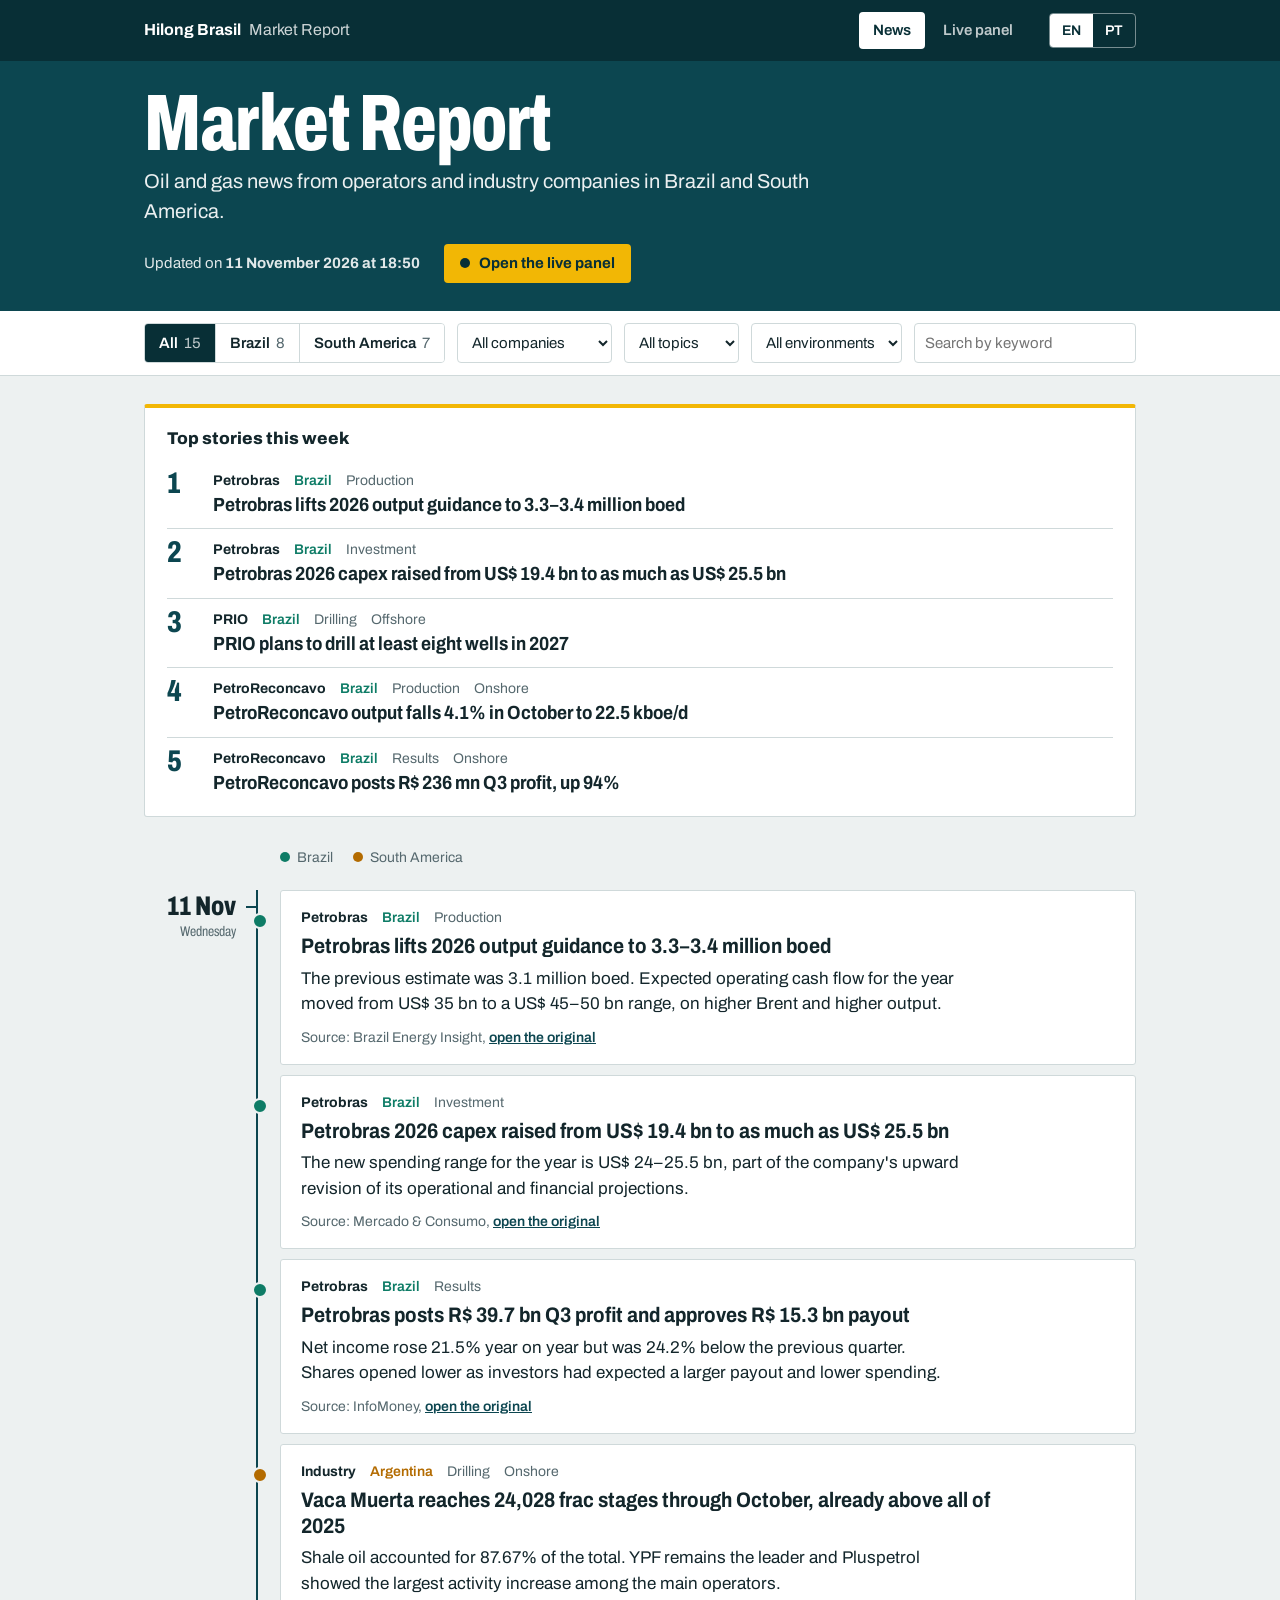
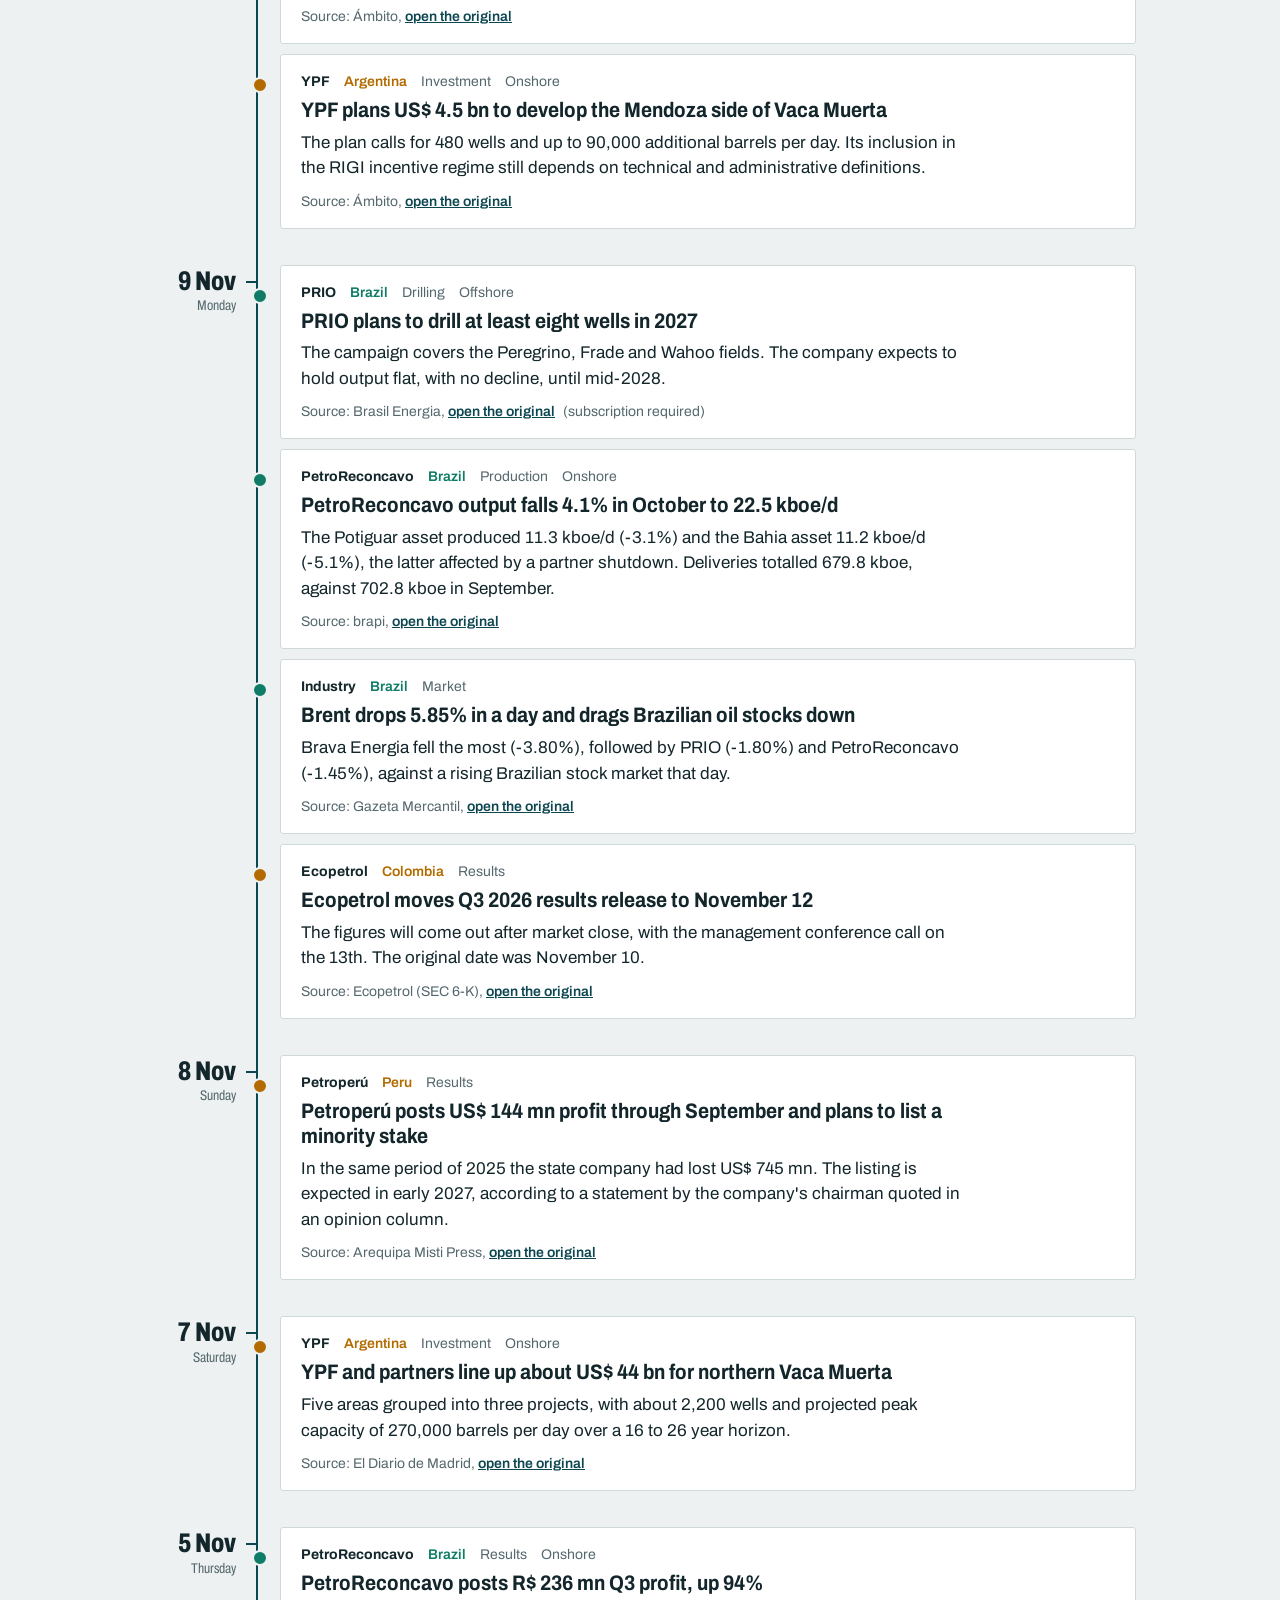
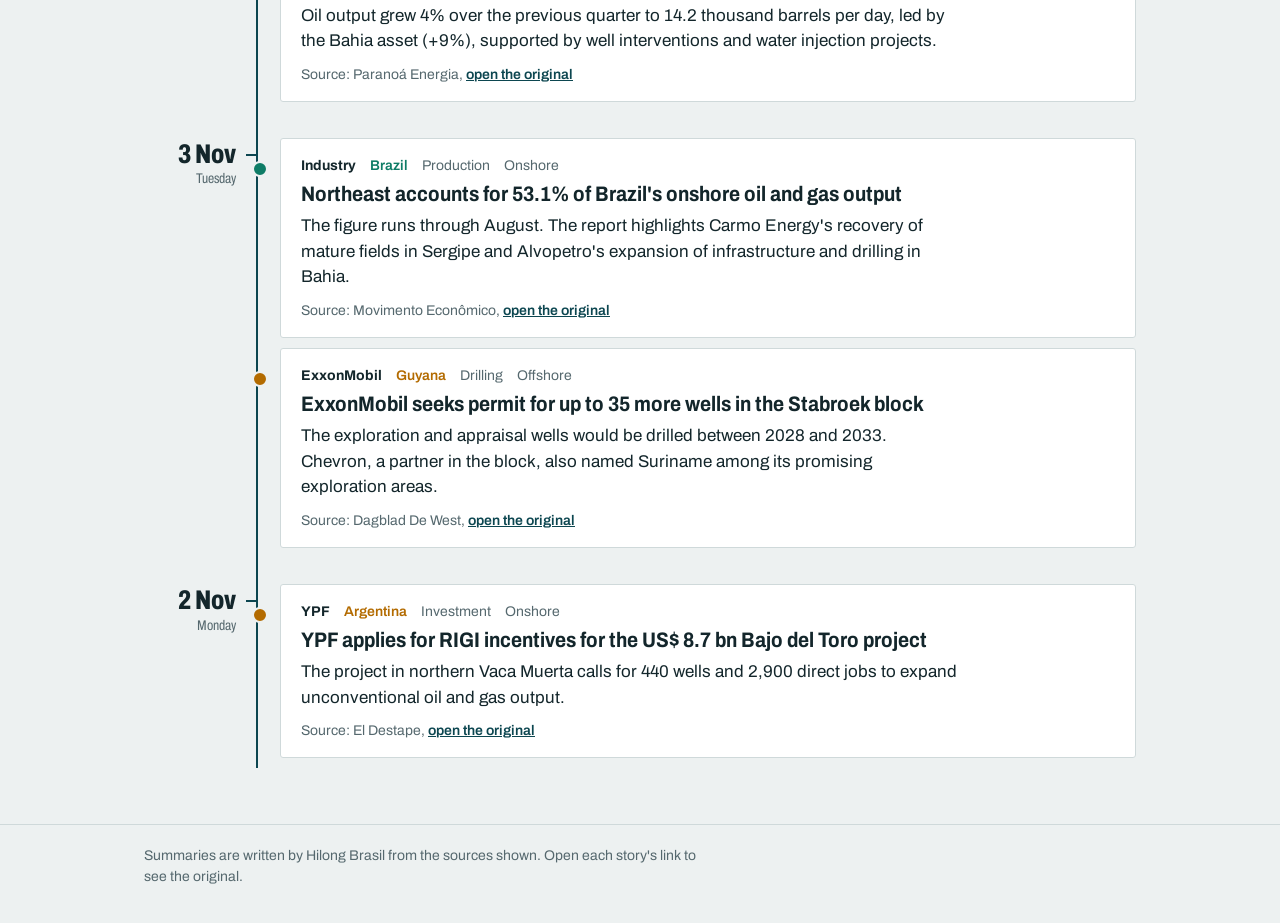
==== commit aed63bdf: "Lista prioritária de empresas, canal Instagram, nota de relevância e destaques da semana Co-Authored" ====
--- a/index.html
+++ b/index.html
@@ -54,6 +54,10 @@
 
 <main class="news">
   <div class="wrap">
+    <section class="top-stories" id="top" aria-labelledby="topT" hidden>
+      <h2 id="topT" data-i18n="topT"></h2>
+      <ol id="topList"></ol>
+    </section>
     <div class="legend" id="legend"></div>
     <div id="log"></div>
   </div>
--- a/assets/site.css
+++ b/assets/site.css
@@ -93,6 +93,15 @@
 .legend { display: flex; flex-wrap: wrap; gap: 6px 20px; font-size: 14px; color: var(--muted); margin: 0 0 22px 112px; padding-left: 24px; }
 .legend i { display: inline-block; width: 10px; height: 10px; border-radius: 50%; margin-right: 7px; background: var(--br); }
 .legend .sa i { background: var(--sa); }
+.top-stories { background: var(--sheet); border: 1px solid var(--line); border-top: 4px solid var(--signal); border-radius: 3px; padding: 18px 22px 10px; margin: 0 0 30px; }
+.top-stories h2 { margin: 0 0 8px; font-size: 17px; font-weight: 800; }
+.top-stories ol { list-style: none; margin: 0; padding: 0; counter-reset: rank; }
+.top-stories li { counter-increment: rank; position: relative; padding: 10px 0 10px 46px; border-top: 1px solid var(--line); }
+.top-stories li:first-child { border-top: 0; }
+.top-stories li::before { content: counter(rank); position: absolute; left: 0; top: 8px; font-size: 30px; font-weight: 800; font-stretch: 75%; line-height: 1; color: var(--petrol); }
+.top-stories .tags { margin-bottom: 2px; }
+.top-stories a.t { font-size: 19px; font-weight: 700; font-stretch: 88%; line-height: 1.25; text-decoration: none; }
+.top-stories a.t:hover { text-decoration: underline; text-decoration-thickness: 2px; text-underline-offset: 3px; }
 .state { background: var(--sheet); border: 1px solid var(--line); border-radius: 3px; padding: 28px 24px; max-width: 40em; }
 .state h2 { margin: 0 0 6px; font-size: 21px; }
 .state p { margin: 0 0 14px; color: var(--muted); }
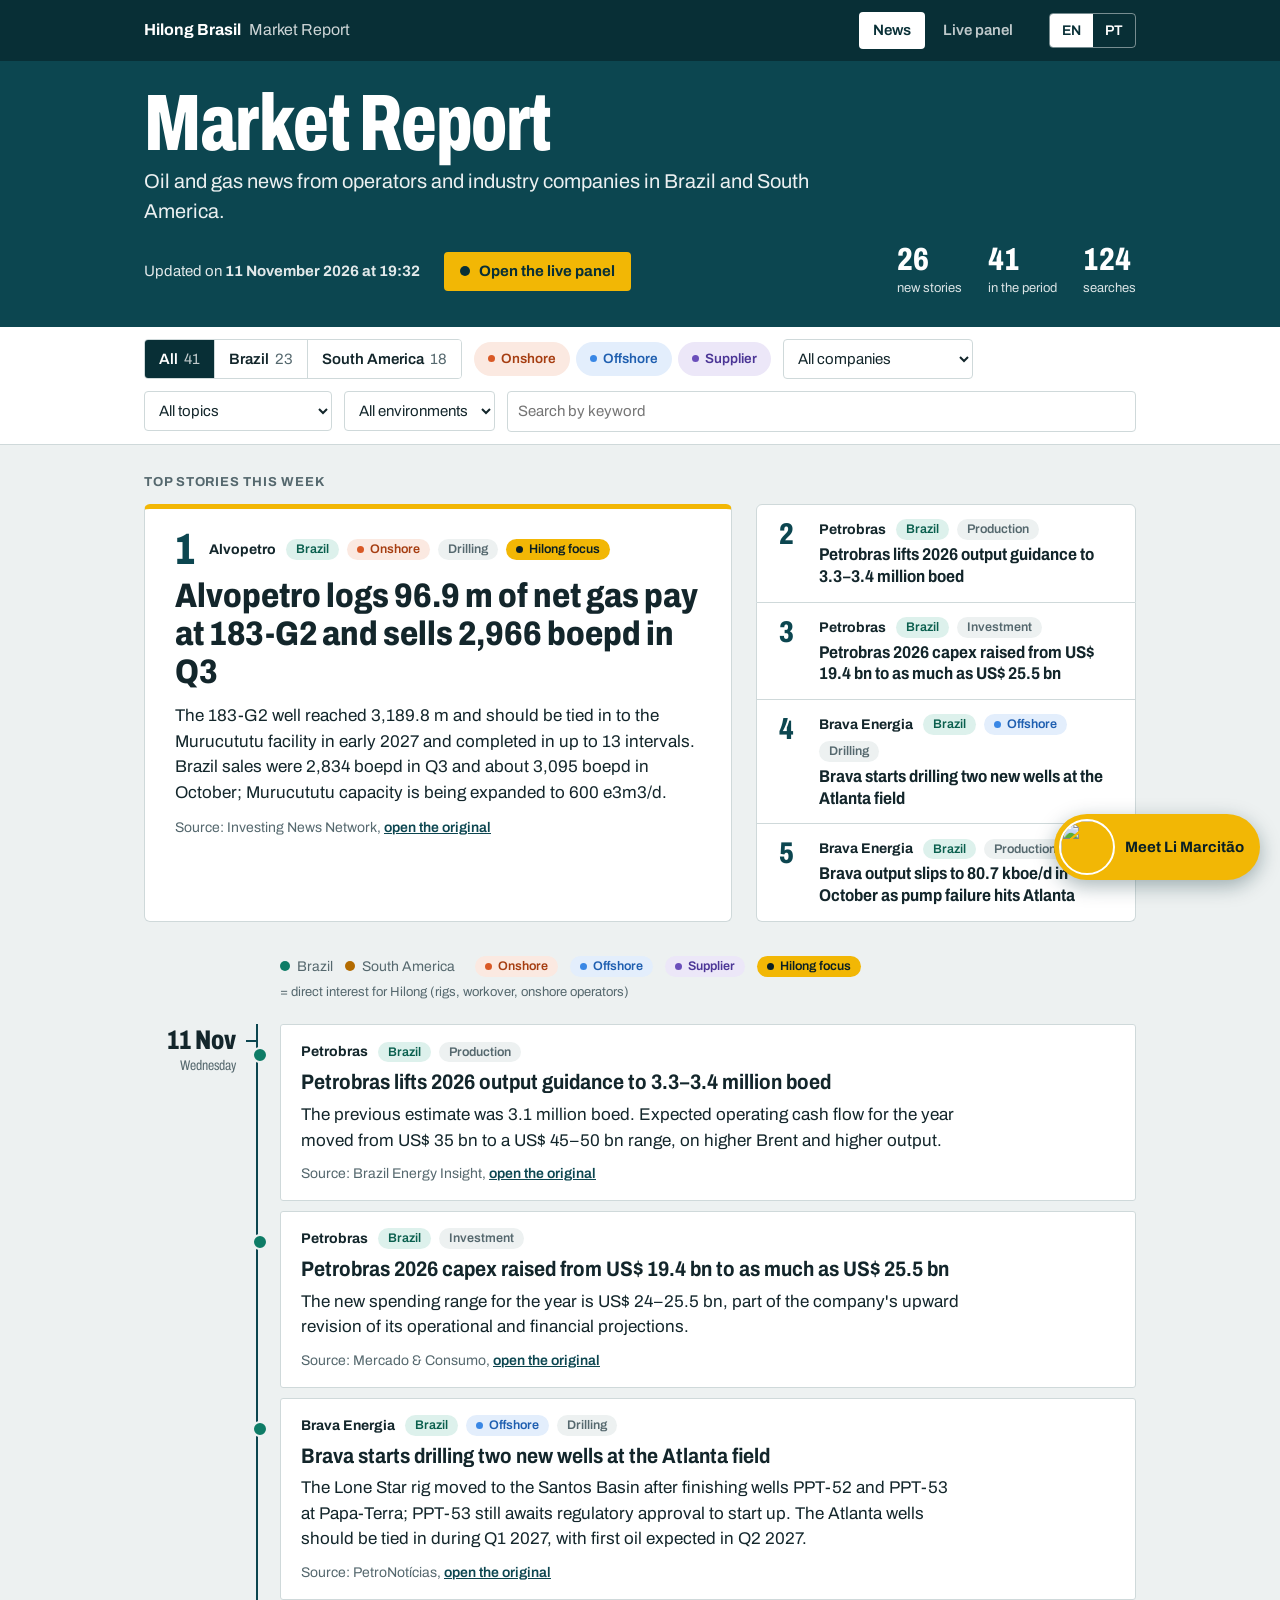
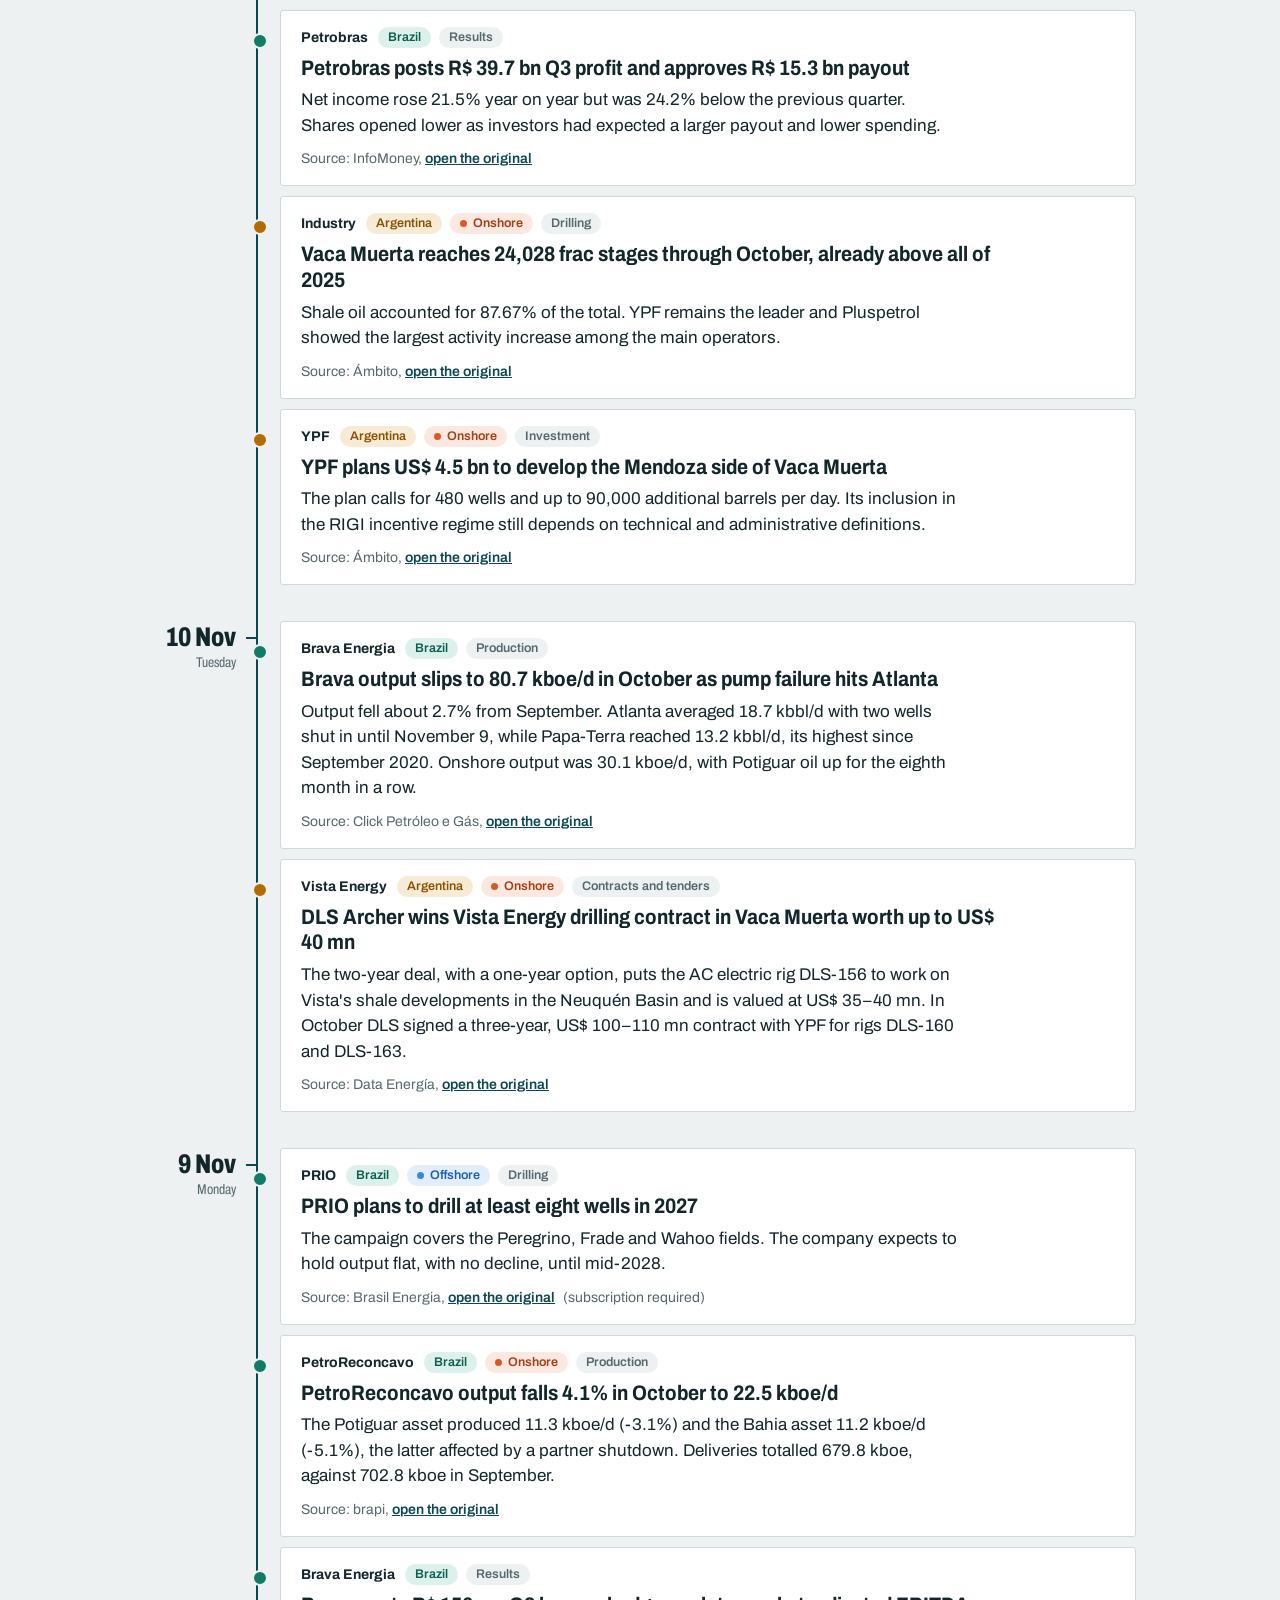
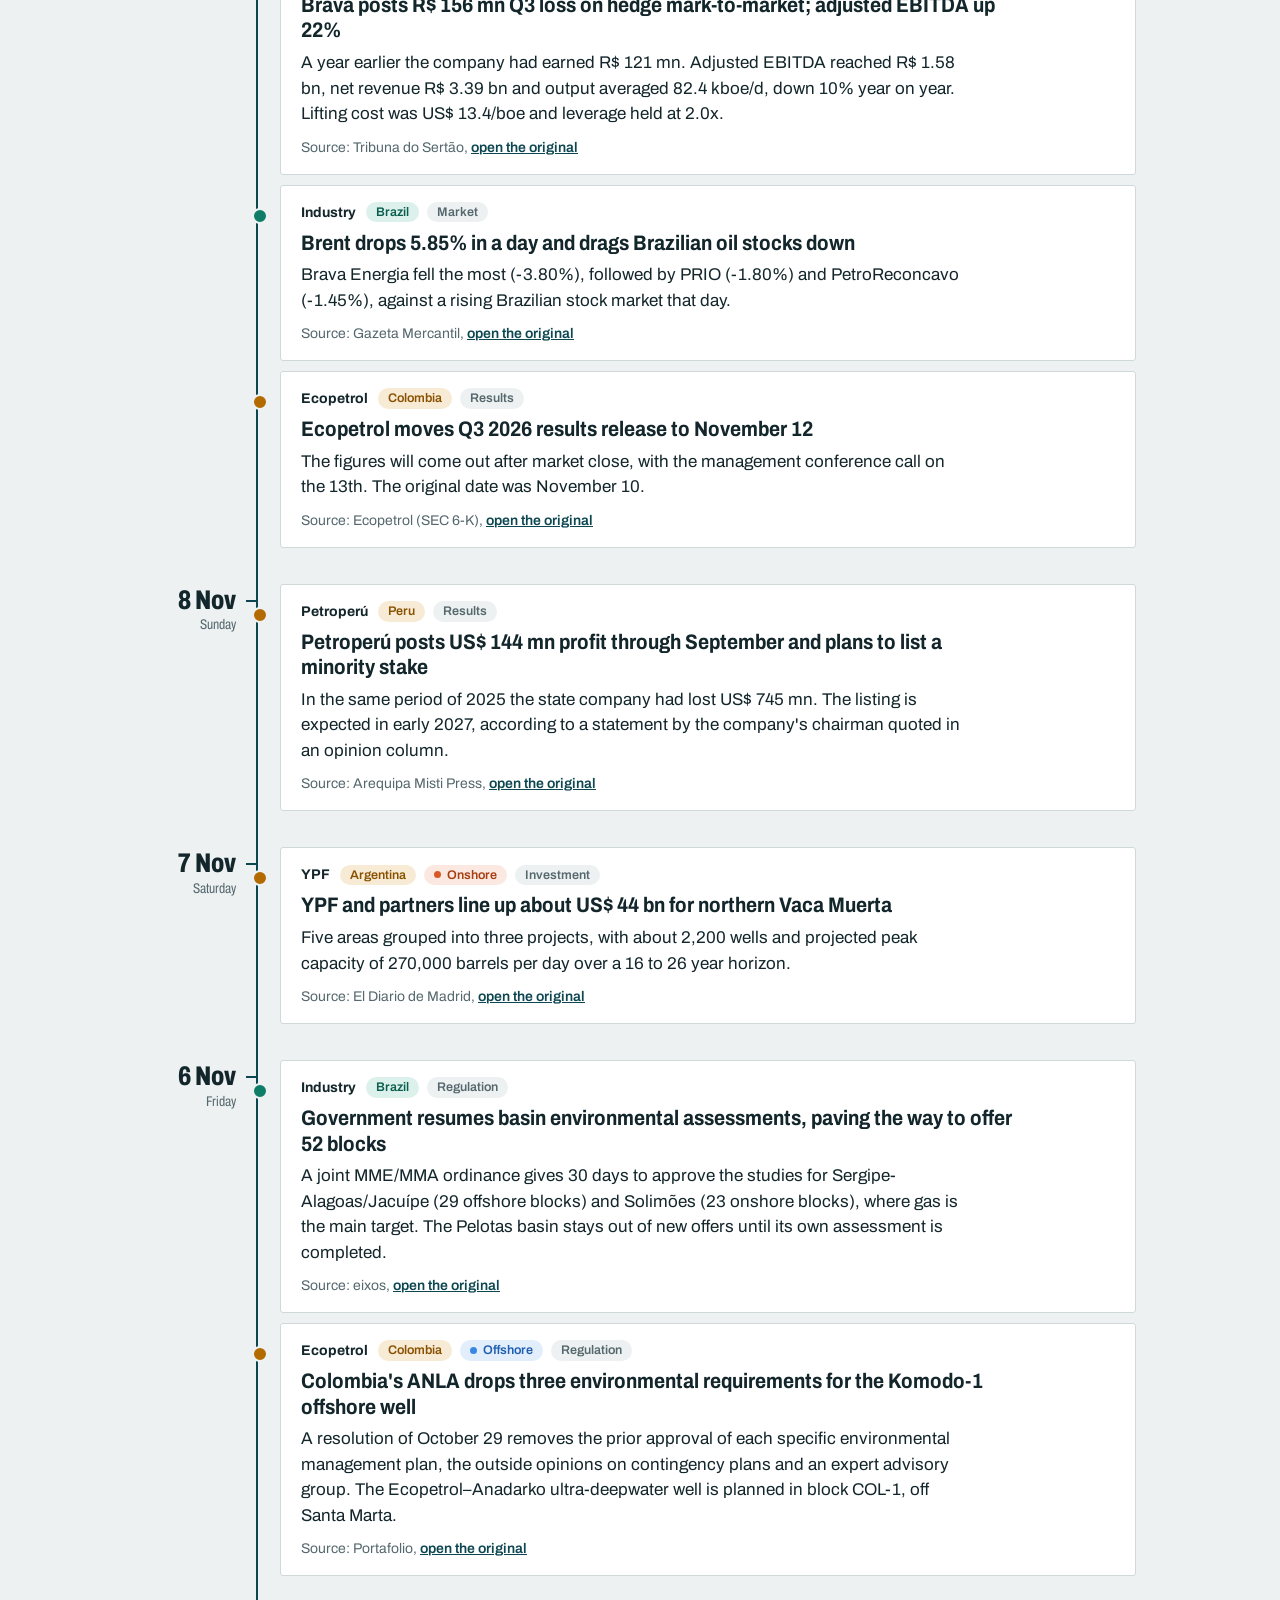
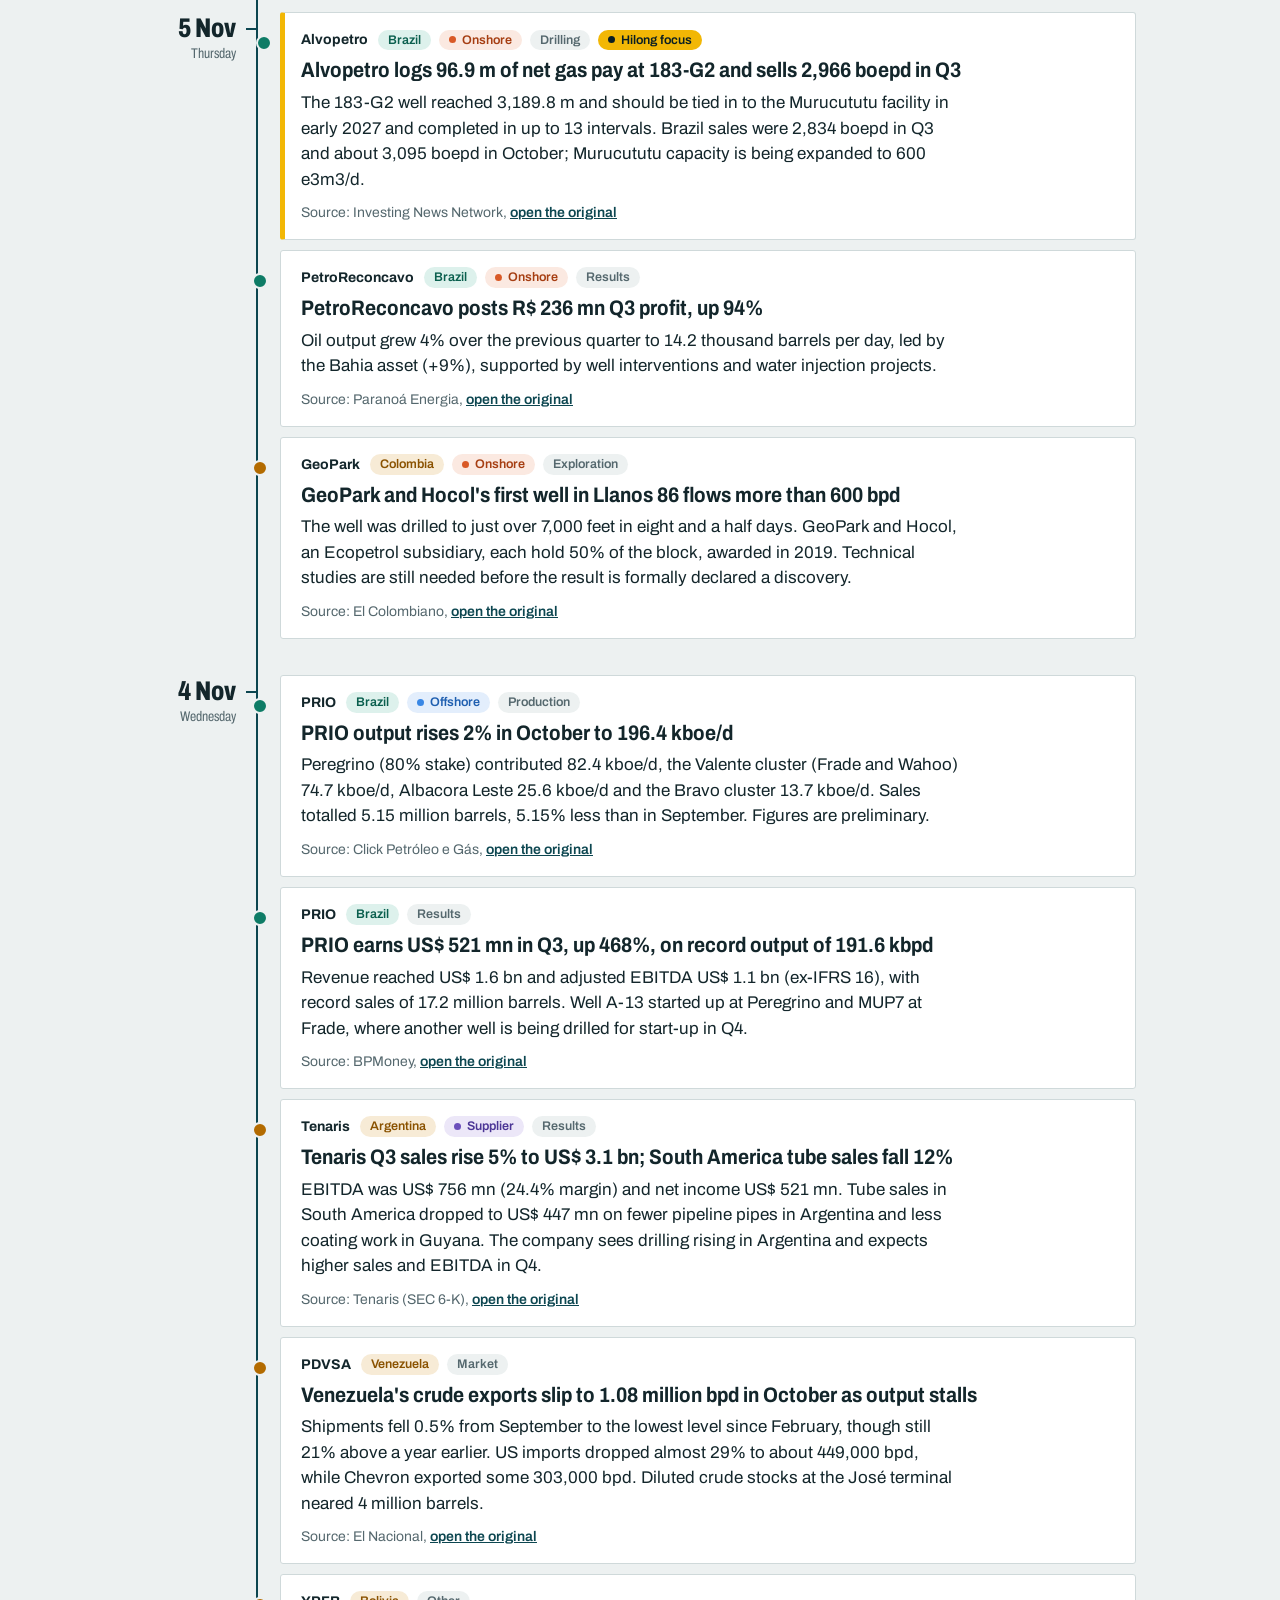
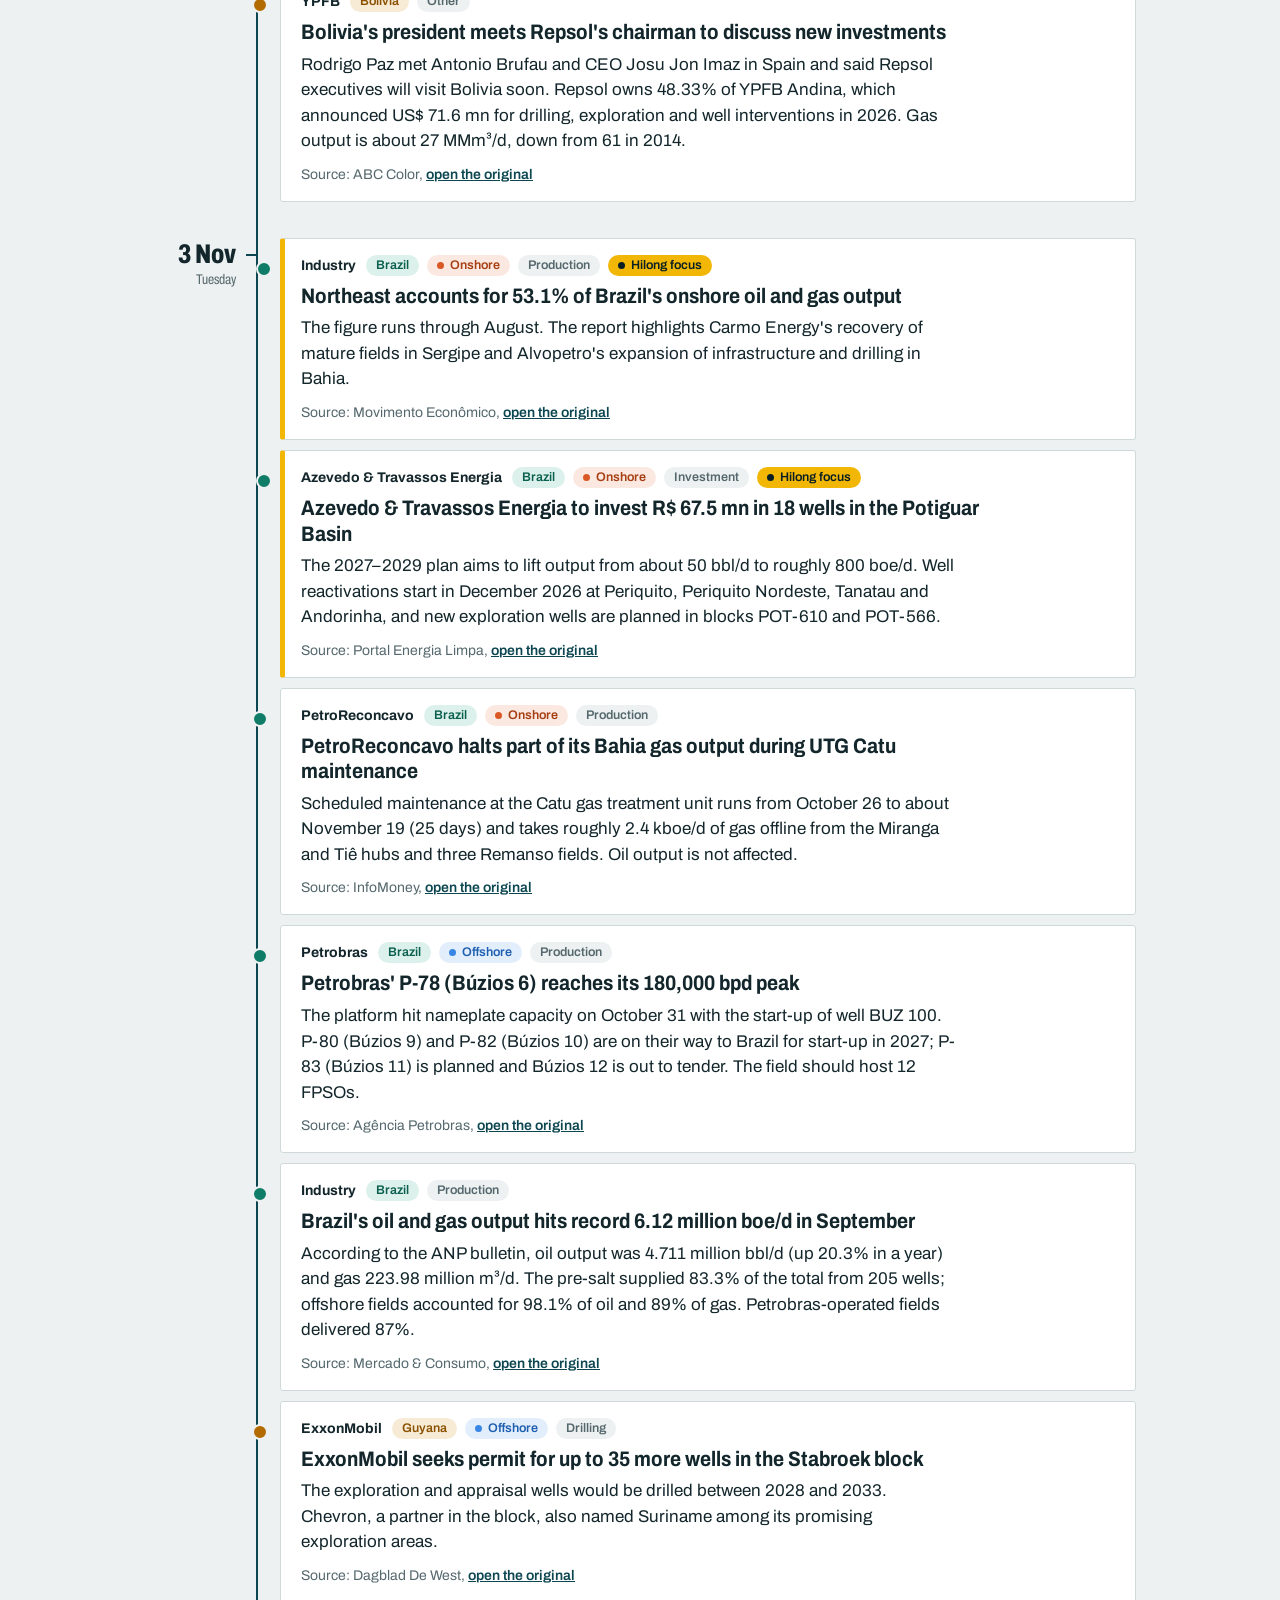
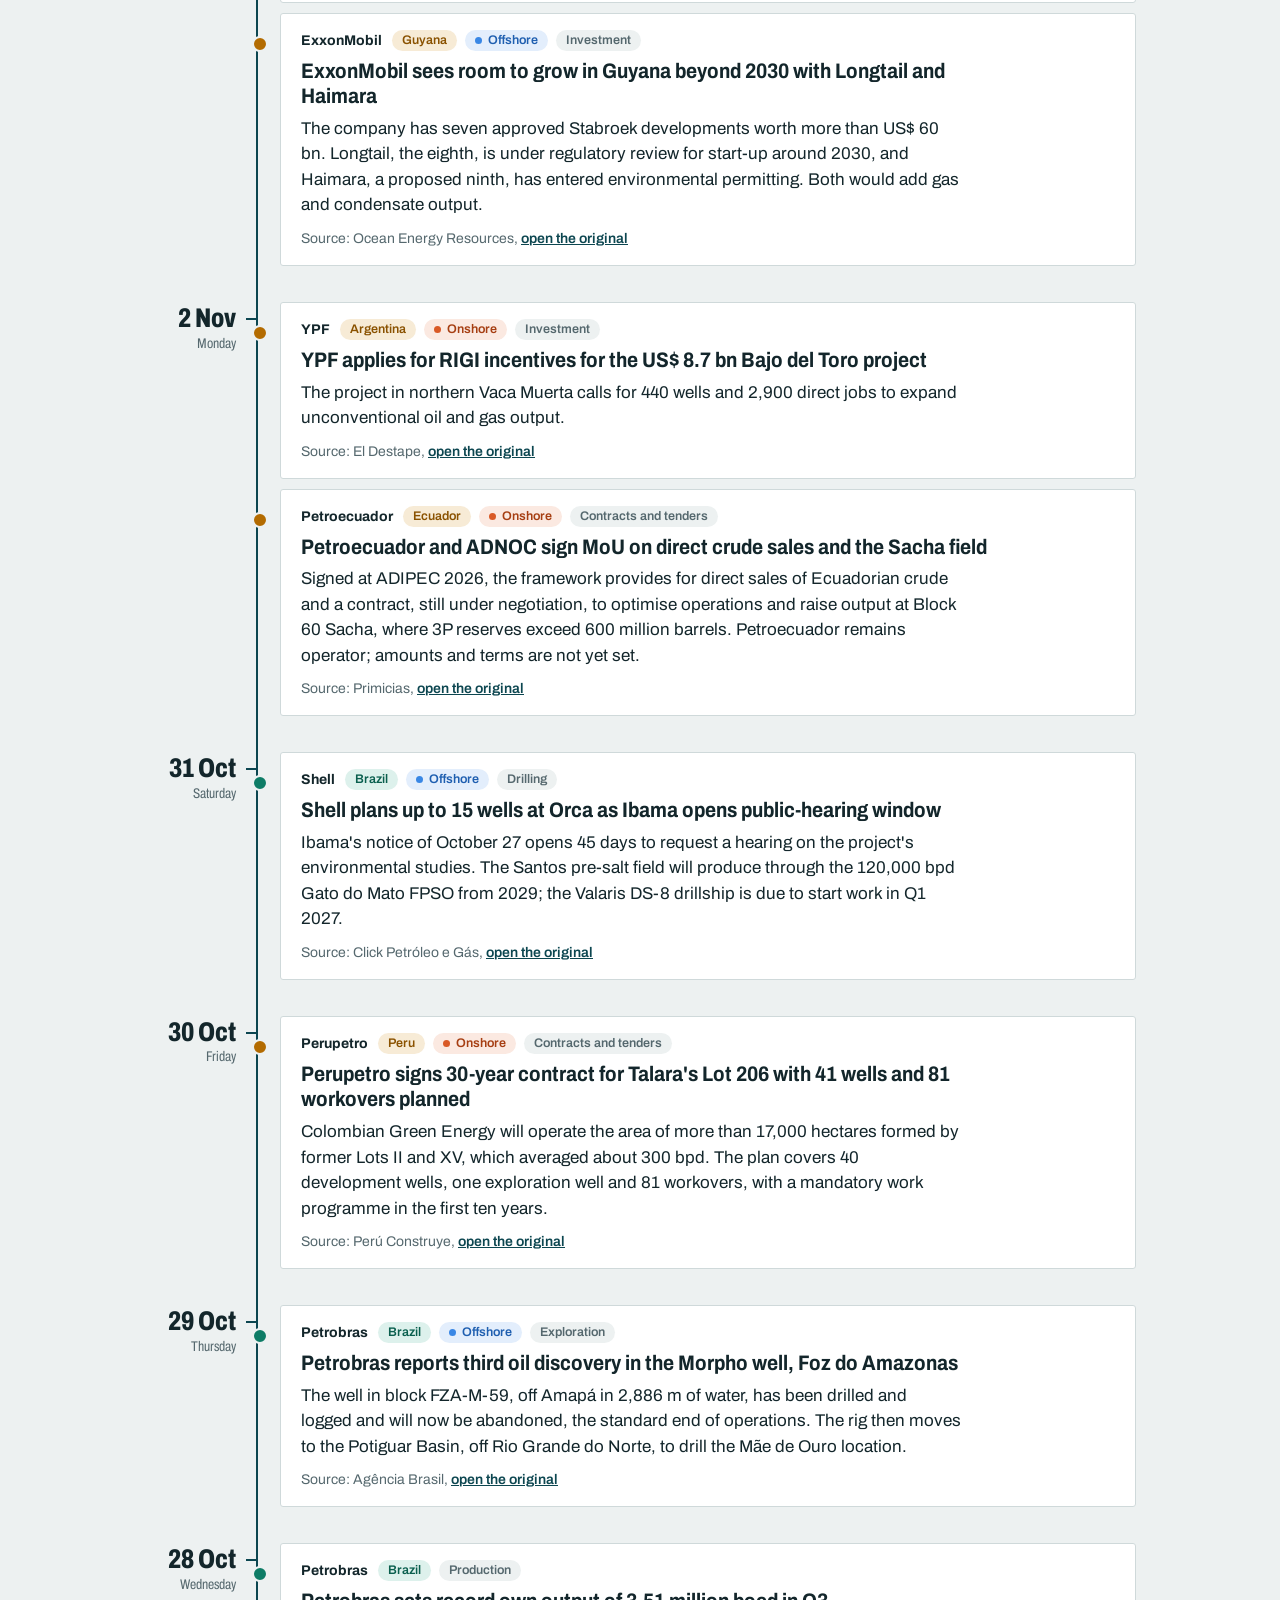
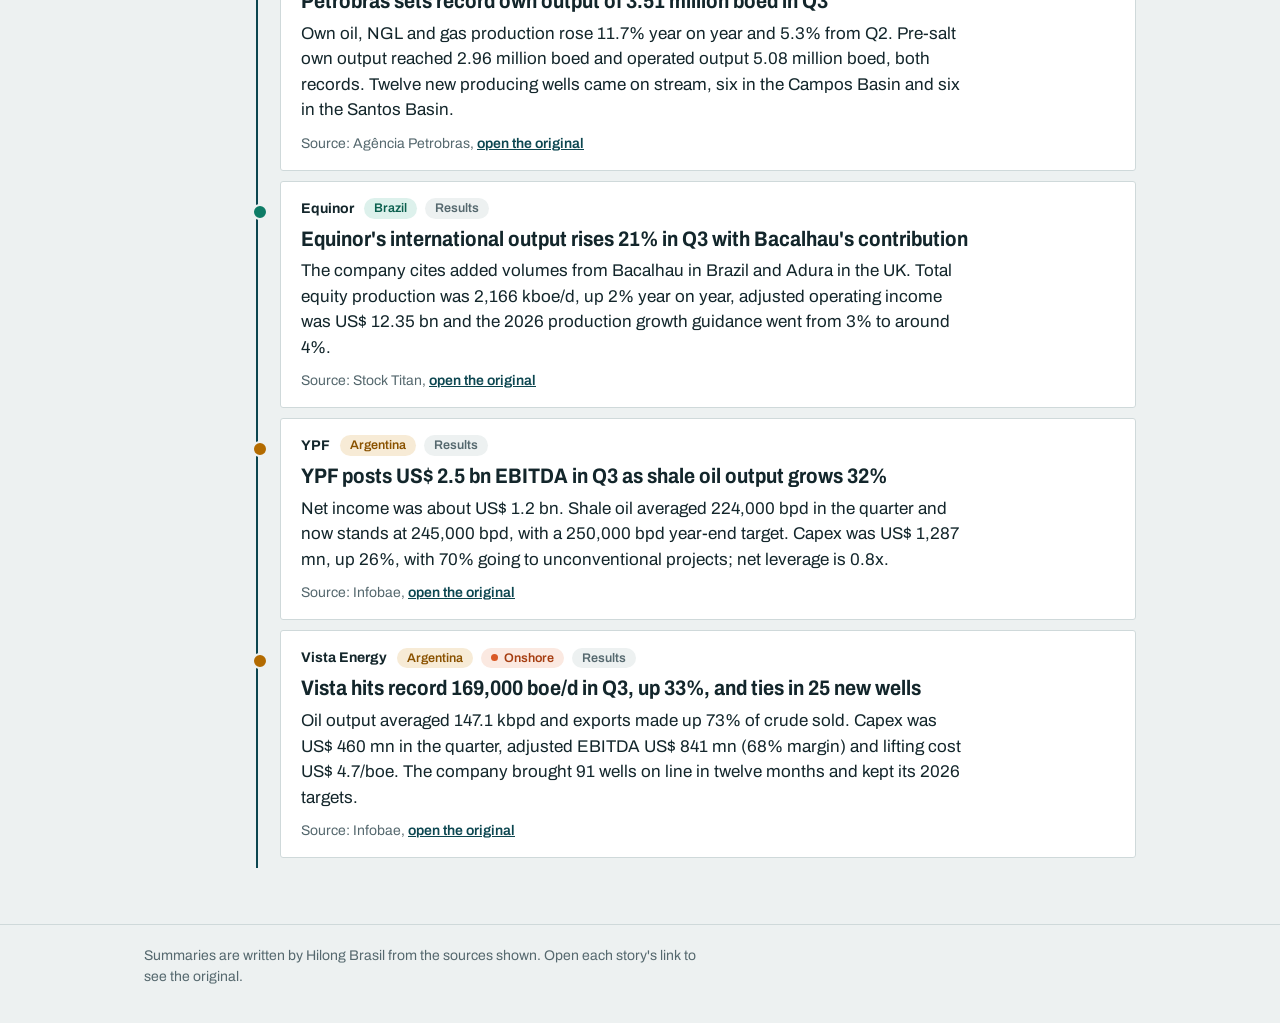
==== commit 6b142568: "Identidade: números da edição, filtros rápidos, Archivo no PDF e ajustes no celular Página: números " ====
--- a/index.html
+++ b/index.html
@@ -34,6 +34,7 @@
     <div class="mast-foot">
       <p class="edition" id="edition" aria-live="polite"></p>
       <a class="to-live" href="live.html"><span class="live" aria-hidden="true"></span><span data-i18n="openLive"></span></a>
+      <div class="mast-stats" id="mastStats"></div>
     </div>
   </div>
 </header>
@@ -41,6 +42,7 @@
 <div class="filters" id="filters">
   <div class="wrap">
     <div class="seg" role="group" id="regionSeg" aria-label="Region"></div>
+    <div class="quick" role="group" id="quick" aria-label="Environment"></div>
     <label class="sr" for="opSel" data-i18n="operator"></label>
     <select id="opSel"></select>
     <label class="sr" for="catSel" data-i18n="category"></label>
--- a/assets/site.css
+++ b/assets/site.css
@@ -51,6 +51,9 @@
 .edition strong { font-weight: 700; }
 .to-live { display: inline-flex; align-items: center; gap: 9px; font-size: 15px; font-weight: 700; text-decoration: none; color: var(--petrol-deep); background: var(--signal); padding: 8px 16px; border-radius: 4px; }
 .to-live:hover { filter: brightness(1.06); }
+.mast-stats { display: flex; gap: 26px; margin-left: auto; }
+.mast-stats .ms b { display: block; font-size: 32px; font-weight: 800; font-stretch: 75%; line-height: 1; font-variant-numeric: tabular-nums; }
+.mast-stats .ms span { display: block; font-size: 13px; opacity: .85; margin-top: 3px; }
 .live { width: 10px; height: 10px; border-radius: 50%; background: var(--signal); animation: beat 1.6s ease-in-out infinite; flex: none; }
 .to-live .live { background: var(--petrol-deep); }
 @keyframes beat { 0%, 100% { opacity: 1; transform: scale(1); } 50% { opacity: .35; transform: scale(.7); } }
@@ -63,6 +66,10 @@
 .seg button .n { font-weight: 400; color: var(--muted); margin-left: 6px; }
 .seg button[aria-pressed="true"] { background: var(--petrol-deep); color: #fff; }
 .seg button[aria-pressed="true"] .n { color: rgba(255,255,255,.75); }
+.quick { display: inline-flex; flex-wrap: wrap; gap: 6px; }
+.quick button.chip { font-family: inherit; font-size: 13.5px; border: 1.5px solid transparent; padding: 7px 13px; cursor: pointer; }
+.quick button.chip:hover { filter: brightness(.97); }
+.quick button.chip[aria-pressed="true"] { border-color: currentColor; box-shadow: inset 0 0 0 1px currentColor; }
 .filters select, .filters input[type="search"] { font: inherit; font-size: 15px; color: var(--ink); background: var(--sheet); border: 1px solid var(--line); border-radius: 4px; padding: 8px 10px; min-height: 40px; max-width: 190px; }
 .filters input[type="search"] { flex: 1 1 150px; min-width: 130px; max-width: none; }
 
@@ -78,11 +85,21 @@
 .item { position: relative; background: var(--sheet); margin: 0 0 10px 22px; padding: 16px 20px 16px; border: 1px solid var(--line); border-radius: 3px; }
 .item::before { content: ""; position: absolute; left: -29px; top: 22px; width: 12px; height: 12px; border-radius: 50%; background: var(--br); border: 2px solid var(--paper); }
 .item[data-region="SA"]::before { background: var(--sa); }
-.tags { display: flex; flex-wrap: wrap; gap: 4px 14px; font-size: 14px; margin-bottom: 6px; }
-.tags .op { font-weight: 700; }
-.tags .ct { color: var(--br); font-weight: 600; }
-[data-region="SA"] .tags .ct { color: var(--sa); }
-.tags .cat, .tags .env { color: var(--muted); }
+.item.focus { border-left: 5px solid var(--signal); padding-left: 16px; }
+.tags { display: flex; flex-wrap: wrap; align-items: center; gap: 6px 8px; font-size: 14px; margin-bottom: 8px; }
+.tags .op { font-weight: 700; margin-right: 2px; }
+/* Chips: country, environment, supplier, topic and Hilong focus */
+.chip { display: inline-flex; align-items: center; gap: 6px; font-size: 12.5px; font-weight: 600; line-height: 1.35; padding: 2px 10px; border-radius: 999px; white-space: nowrap; background: var(--paper); color: var(--muted); }
+.chip.dot::before { content: ""; width: 7px; height: 7px; border-radius: 50%; background: currentColor; flex: none; }
+.chip.ct { background: #DDF1EC; color: #0A5F4E; }
+[data-region="SA"] .chip.ct { background: #F7EBD6; color: #8A5200; }
+.chip.onshore { background: #FBE9E1; color: #A63E12; }
+.chip.onshore::before { background: var(--env-onshore); }
+.chip.offshore { background: #E3EEFC; color: #1F5FB0; }
+.chip.offshore::before { background: var(--env-offshore); }
+.chip.supplier { background: #ECE7F8; color: #4B3596; }
+.chip.supplier::before { background: #6B4FBB; }
+.chip.focus { background: var(--signal); color: #0A1F24; }
 .item h2 { margin: 0 0 6px; font-size: 21px; line-height: 1.22; font-weight: 700; font-stretch: 88%; max-width: 34em; }
 .item h2 a { text-decoration: none; }
 .item h2 a:hover { text-decoration: underline; text-decoration-thickness: 2px; text-underline-offset: 3px; }
@@ -90,18 +107,30 @@
 .item .src { margin-top: 10px; font-size: 14px; color: var(--muted); }
 .item .src a { color: var(--petrol); font-weight: 600; }
 .item .src .lock { margin-left: 8px; }
-.legend { display: flex; flex-wrap: wrap; gap: 6px 20px; font-size: 14px; color: var(--muted); margin: 0 0 22px 112px; padding-left: 24px; }
+.legend { display: flex; flex-wrap: wrap; align-items: center; gap: 6px 12px; font-size: 14px; color: var(--muted); margin: 0 0 22px 112px; padding-left: 24px; }
 .legend i { display: inline-block; width: 10px; height: 10px; border-radius: 50%; margin-right: 7px; background: var(--br); }
 .legend .sa i { background: var(--sa); }
-.top-stories { background: var(--sheet); border: 1px solid var(--line); border-top: 4px solid var(--signal); border-radius: 3px; padding: 18px 22px 10px; margin: 0 0 30px; }
-.top-stories h2 { margin: 0 0 8px; font-size: 17px; font-weight: 800; }
-.top-stories ol { list-style: none; margin: 0; padding: 0; counter-reset: rank; }
-.top-stories li { counter-increment: rank; position: relative; padding: 10px 0 10px 46px; border-top: 1px solid var(--line); }
-.top-stories li:first-child { border-top: 0; }
-.top-stories li::before { content: counter(rank); position: absolute; left: 0; top: 8px; font-size: 30px; font-weight: 800; font-stretch: 75%; line-height: 1; color: var(--petrol); }
-.top-stories .tags { margin-bottom: 2px; }
-.top-stories a.t { font-size: 19px; font-weight: 700; font-stretch: 88%; line-height: 1.25; text-decoration: none; }
+.legend .sa { margin-right: 8px; }
+.legend .hint { font-size: 13px; }
+.top-stories { margin: 0 0 34px; }
+.top-stories h2 { margin: 0 0 12px; font-size: 13px; font-weight: 700; letter-spacing: .06em; text-transform: uppercase; color: var(--muted); }
+.top-stories ol { list-style: none; margin: 0; padding: 0; counter-reset: rank; display: grid; grid-template-columns: minmax(0, 1.55fr) minmax(0, 1fr); column-gap: 24px; }
+.top-stories li { counter-increment: rank; position: relative; background: var(--sheet); border: 1px solid var(--line); border-top: 0; padding: 14px 22px 14px 62px; }
+.top-stories li:nth-child(2) { border-top: 1px solid var(--line); border-radius: 6px 6px 0 0; }
+.top-stories li:last-child { border-radius: 0 0 6px 6px; }
+.top-stories li:nth-child(2):last-child { border-radius: 6px; }
+.top-stories li::before { content: counter(rank); position: absolute; left: 22px; top: 14px; font-size: 30px; font-weight: 800; font-stretch: 75%; line-height: 1; color: var(--petrol); }
+.top-stories .tags { margin-bottom: 4px; }
+.top-stories a.t { display: block; font-size: 17px; font-weight: 700; font-stretch: 88%; line-height: 1.28; text-decoration: none; }
 .top-stories a.t:hover { text-decoration: underline; text-decoration-thickness: 2px; text-underline-offset: 3px; }
+.top-stories li.lead { grid-row: 1 / span 4; border: 1px solid var(--line); border-top: 5px solid var(--signal); border-radius: 6px; padding: 22px 30px 26px; }
+.top-stories li.lead:only-child { grid-column: 1 / -1; }
+.top-stories li.lead::before { position: static; float: left; font-size: 44px; margin: -4px 14px 0 0; }
+.top-stories li.lead .tags { min-height: 36px; margin-bottom: 10px; }
+.top-stories li.lead a.t { clear: left; font-size: clamp(24px, 2.7vw, 34px); font-weight: 800; font-stretch: 85%; line-height: 1.12; margin: 0 0 12px; }
+.top-stories li.lead .sum { margin: 0; max-width: 62ch; }
+.top-stories .src { margin: 12px 0 0; font-size: 14px; color: var(--muted); }
+.top-stories .src a { color: var(--petrol); font-weight: 600; }
 .state { background: var(--sheet); border: 1px solid var(--line); border-radius: 3px; padding: 28px 24px; max-width: 40em; }
 .state h2 { margin: 0 0 6px; font-size: 21px; }
 .state p { margin: 0 0 14px; color: var(--muted); }
@@ -133,9 +162,13 @@
 
 .spot { min-height: 232px; display: flex; flex-direction: column; }
 .spot .tags { font-size: 15px; margin-bottom: 8px; }
-.spot .tags .cat, .spot .tags .env { color: var(--on-dark-2); }
-.spot .tags .ct { color: #5FD3B4; }
-.spot[data-region="SA"] .tags .ct { color: #F0B04A; }
+.spot .chip { background: rgba(255,255,255,.1); color: var(--on-dark-2); font-size: 13.5px; }
+.spot .chip.ct { color: #5FD3B4; }
+.spot[data-region="SA"] .chip.ct { color: #F0B04A; }
+.spot .chip.onshore { color: #F2A081; }
+.spot .chip.offshore { color: #8DBBF5; }
+.spot .chip.supplier { color: #C3B3F2; }
+.spot .chip.focus { background: var(--signal); color: #0A1F24; }
 .spot h3 { margin: 0 0 10px; font-size: clamp(26px, 3.1vw, 42px); line-height: 1.08; font-weight: 800; font-stretch: 78%; max-width: 24em; }
 .spot h3 a { text-decoration: none; }
 .spot h3 a:hover { text-decoration: underline; text-underline-offset: 5px; text-decoration-thickness: 2px; }
@@ -221,17 +254,52 @@
 .live-foot { border-top: 1px solid var(--hair); padding: 16px 0 28px; font-size: 13px; color: var(--on-dark-2); }
 .live-foot p { margin: 0; max-width: 90ch; }
 
+/* Li Marcitão, the presenter */
+.li-btn { position: fixed; right: 20px; bottom: 20px; z-index: 30; display: flex; align-items: center; gap: 10px; padding: 5px 16px 5px 5px; border: 0; border-radius: 40px; background: var(--signal); color: #0A1F24; font: inherit; font-size: 15px; font-weight: 700; cursor: pointer; box-shadow: 0 6px 20px rgba(8,47,54,.35); }
+.li-btn img { width: 56px; height: 56px; border-radius: 50%; object-fit: cover; object-position: 50% 18%; border: 2px solid #fff; display: block; }
+.li-btn:hover { filter: brightness(1.05); }
+.li-dlg { width: min(440px, calc(100vw - 24px)); padding: 0; border: 0; border-radius: 8px; background: var(--petrol-deep); color: #fff; box-shadow: 0 20px 60px rgba(0,0,0,.5); }
+.li-dlg::backdrop { background: rgba(4,24,28,.72); }
+.li-head { display: flex; align-items: center; justify-content: space-between; padding: 12px 16px; }
+.li-head h2 { margin: 0; font-size: 19px; font-weight: 800; }
+.li-close { font: inherit; font-size: 14px; font-weight: 600; color: #fff; background: transparent; border: 1px solid var(--hair); border-radius: 4px; padding: 5px 12px; cursor: pointer; }
+.li-dlg video { display: block; width: 100%; aspect-ratio: 1 / 1; background: #000; }
+.li-langs { display: flex; gap: 8px; padding: 12px 16px 0; }
+.li-langs button { font: inherit; font-size: 15px; font-weight: 700; color: #fff; background: transparent; border: 1px solid var(--hair); border-radius: 4px; padding: 6px 16px; cursor: pointer; }
+.li-langs button[aria-pressed="true"] { background: #fff; color: var(--petrol-deep); border-color: #fff; }
+.li-caption { margin: 12px 16px 0; font-size: 15px; line-height: 1.45; color: var(--on-dark-2); }
+.li-note { margin: 10px 16px 16px; font-size: 13px; color: rgba(255,255,255,.6); }
+@media (max-width: 640px) {
+  .li-btn { right: 10px; bottom: 10px; padding: 3px; opacity: .94; }
+  .li-btn span { display: none; }
+  .li-btn img { width: 42px; height: 42px; }
+  main.news .wrap { padding-bottom: 84px; }
+  .item p, .item h2, .item .src { padding-right: 0; }
+}
+
 @media (max-width: 1080px) {
   .board { grid-template-columns: 1fr; }
   .agent { border-left: 0; padding-left: 0; margin-top: 30px; padding-top: 24px; border-top: 1px solid var(--hair); }
   .feed { height: 260px; }
 }
-@media (max-width: 860px) { .charts { grid-template-columns: 1fr 1fr; } }
+@media (max-width: 860px) {
+  .charts { grid-template-columns: 1fr 1fr; }
+  .top-stories ol { grid-template-columns: 1fr; }
+  .top-stories li.lead { grid-row: auto; margin-bottom: 12px; padding: 18px 20px 20px; }
+}
 @media (max-width: 640px) {
   body { font-size: 16px; }
   .wrap { padding: 0 16px; }
   .wide { padding: 0 16px; }
   .brand span { display: none; }
+  .top .wrap, .top .wide { gap: 8px 10px; }
+  .nav { gap: 2px; }
+  .nav a { padding: 7px 9px; }
+  .lang button { padding: 6px 9px; }
+  .mast-stats { margin-left: 0; width: 100%; gap: 22px; }
+  .mast-stats .ms b { font-size: 26px; }
+  .quick { width: 100%; }
+  .quick button.chip { flex: 1; justify-content: center; }
   .ticker-label { padding-left: 16px; }
   .tiles { grid-template-columns: 1fr 1fr; gap: 18px 0; }
   .tile:nth-child(3) { padding-left: 0; border-left: 0; }
@@ -248,6 +316,9 @@
   .item { margin-left: 18px; padding: 14px 16px; }
   .item::before { left: -25px; }
   .legend { margin-left: 0; padding-left: 0; }
+  .item.focus { padding-left: 12px; }
+  .top-stories li { padding: 12px 16px 12px 50px; }
+  .top-stories li::before { left: 16px; top: 12px; font-size: 26px; }
   .filters { position: static; }
   .seg { width: 100%; }
   .seg button { flex: 1; padding: 8px 6px; }
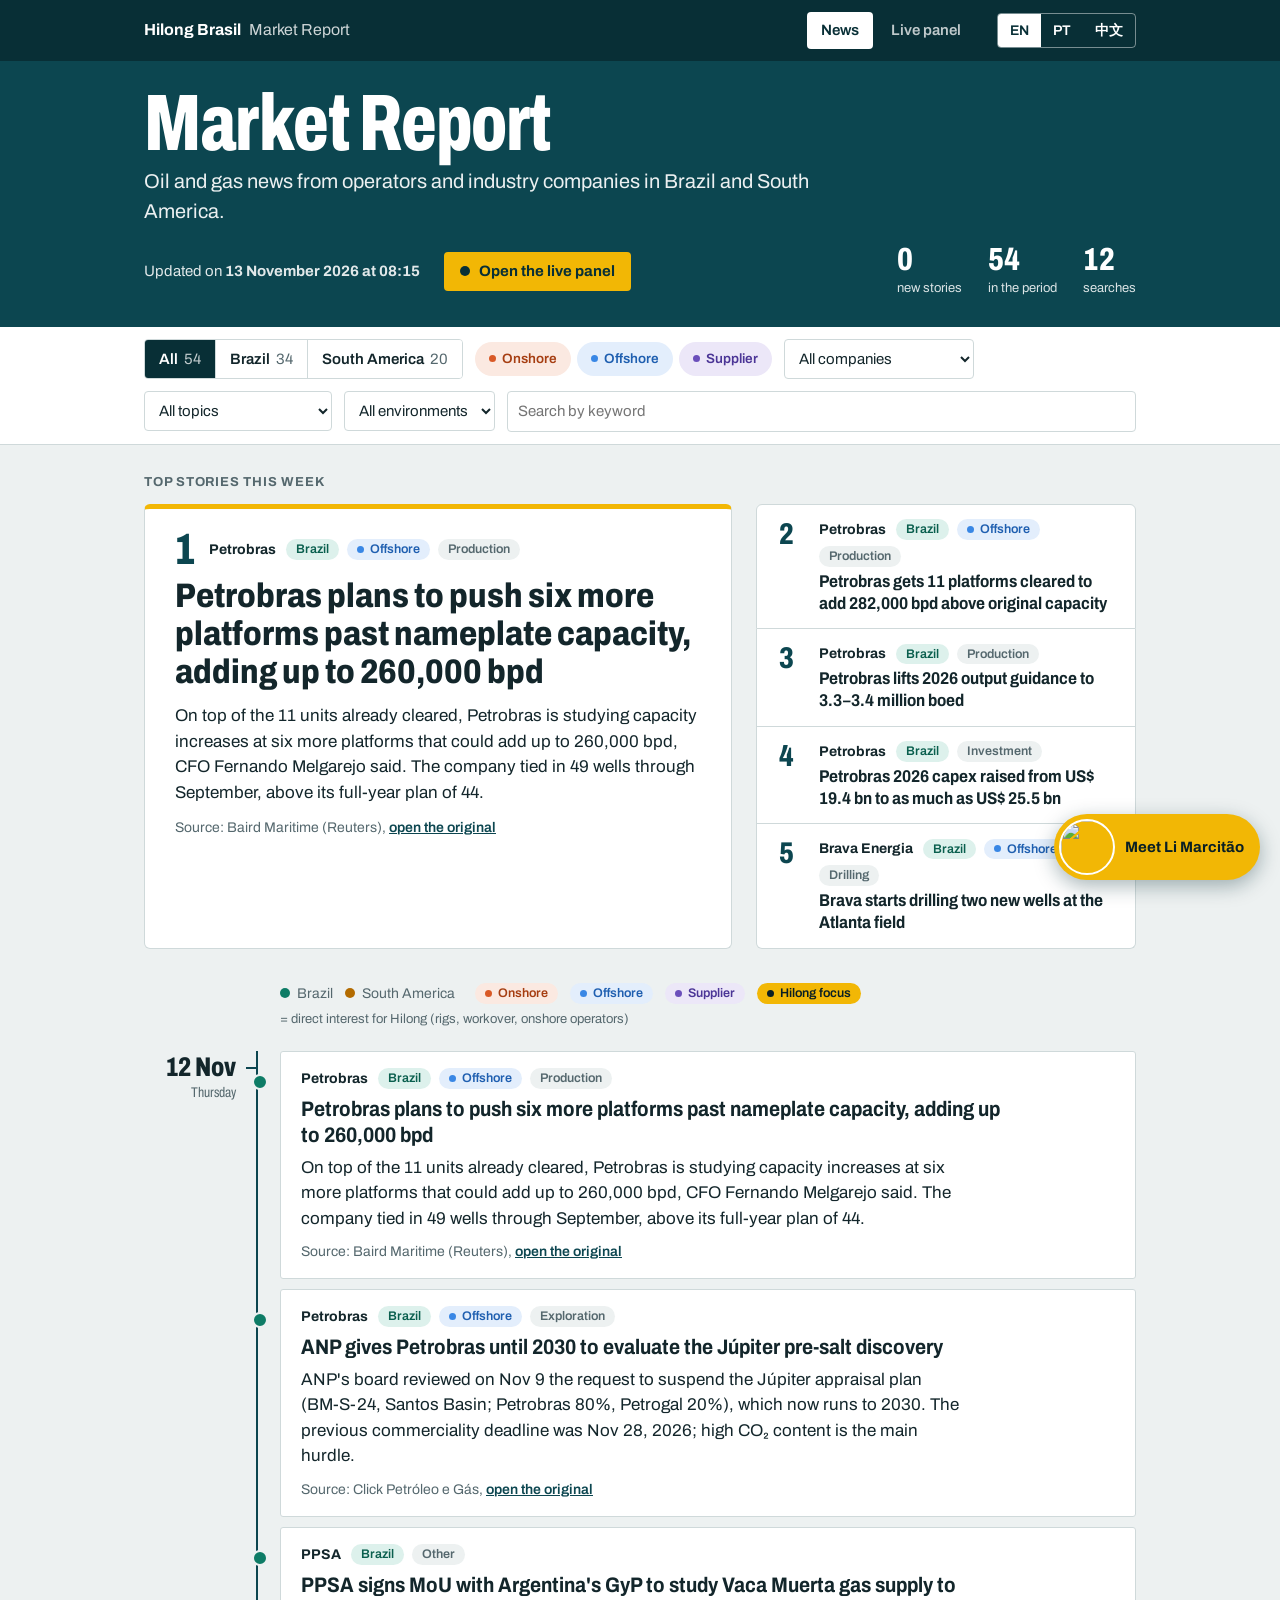
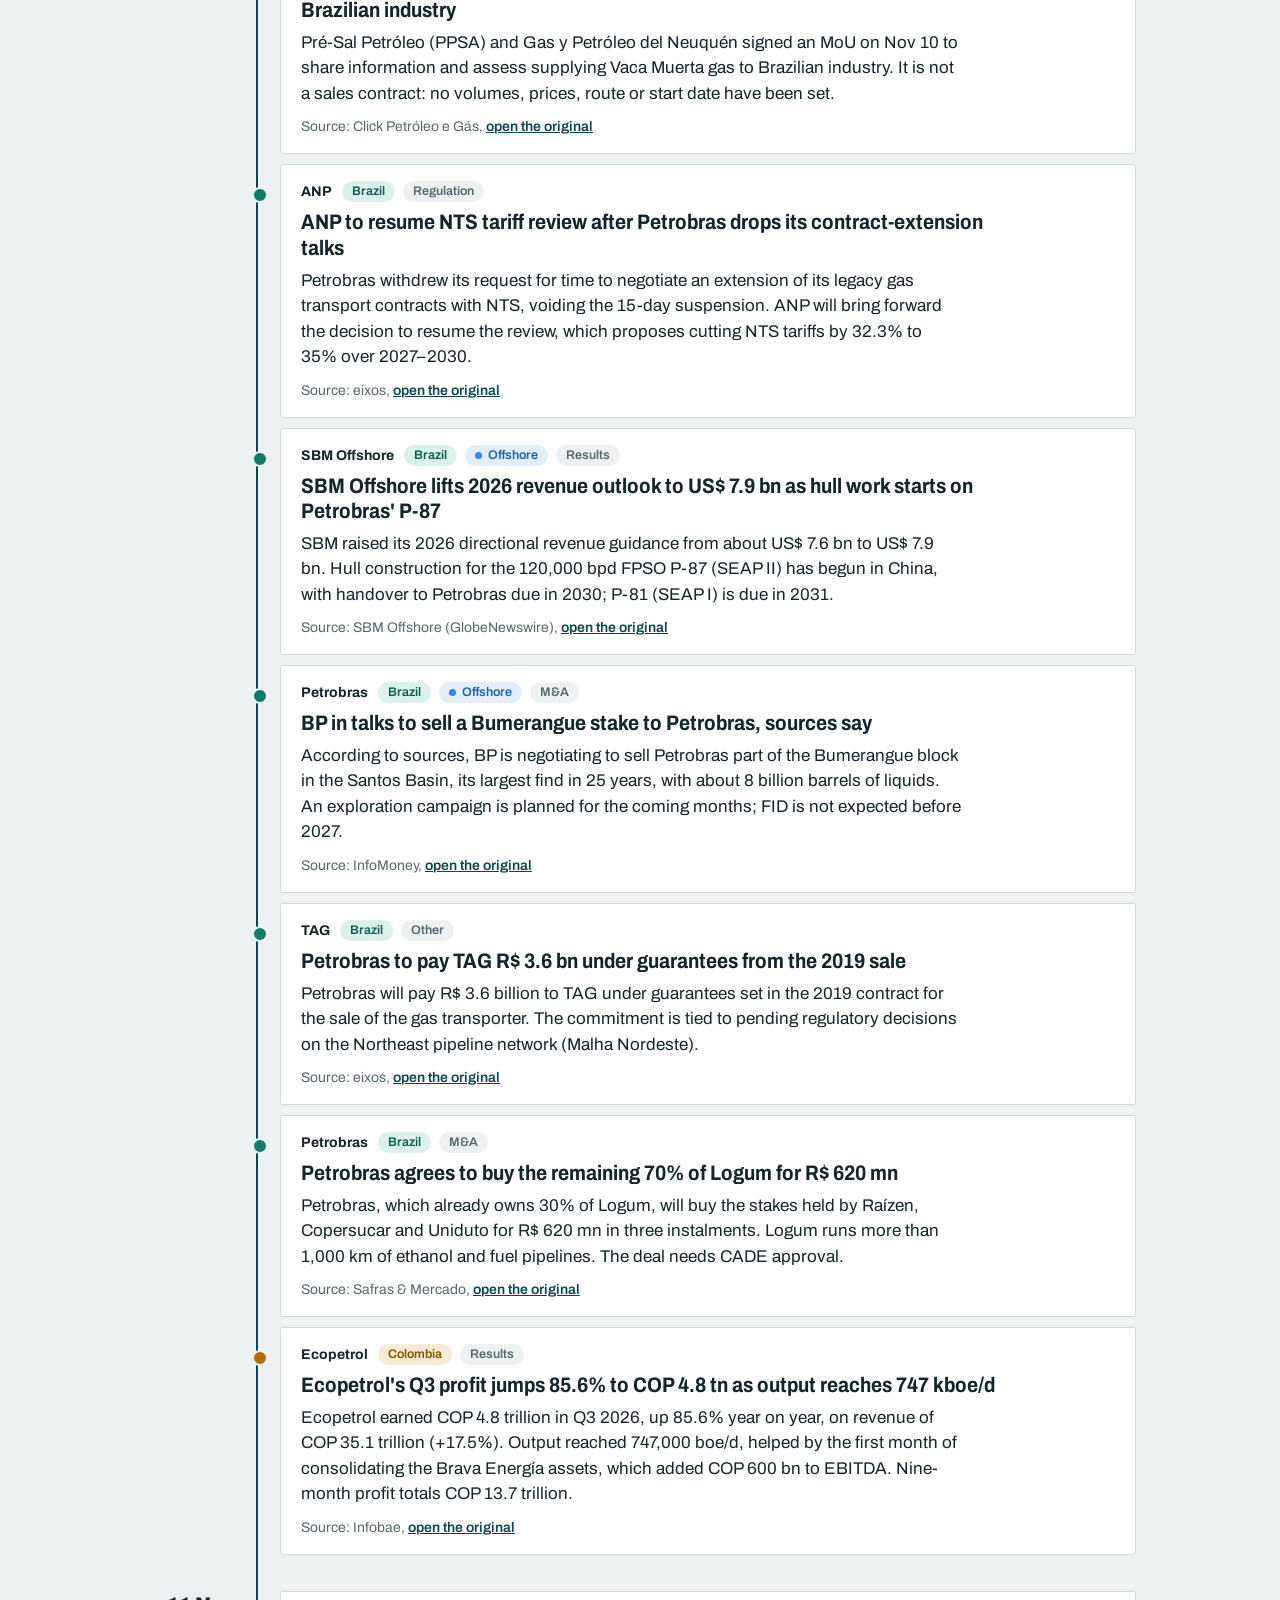
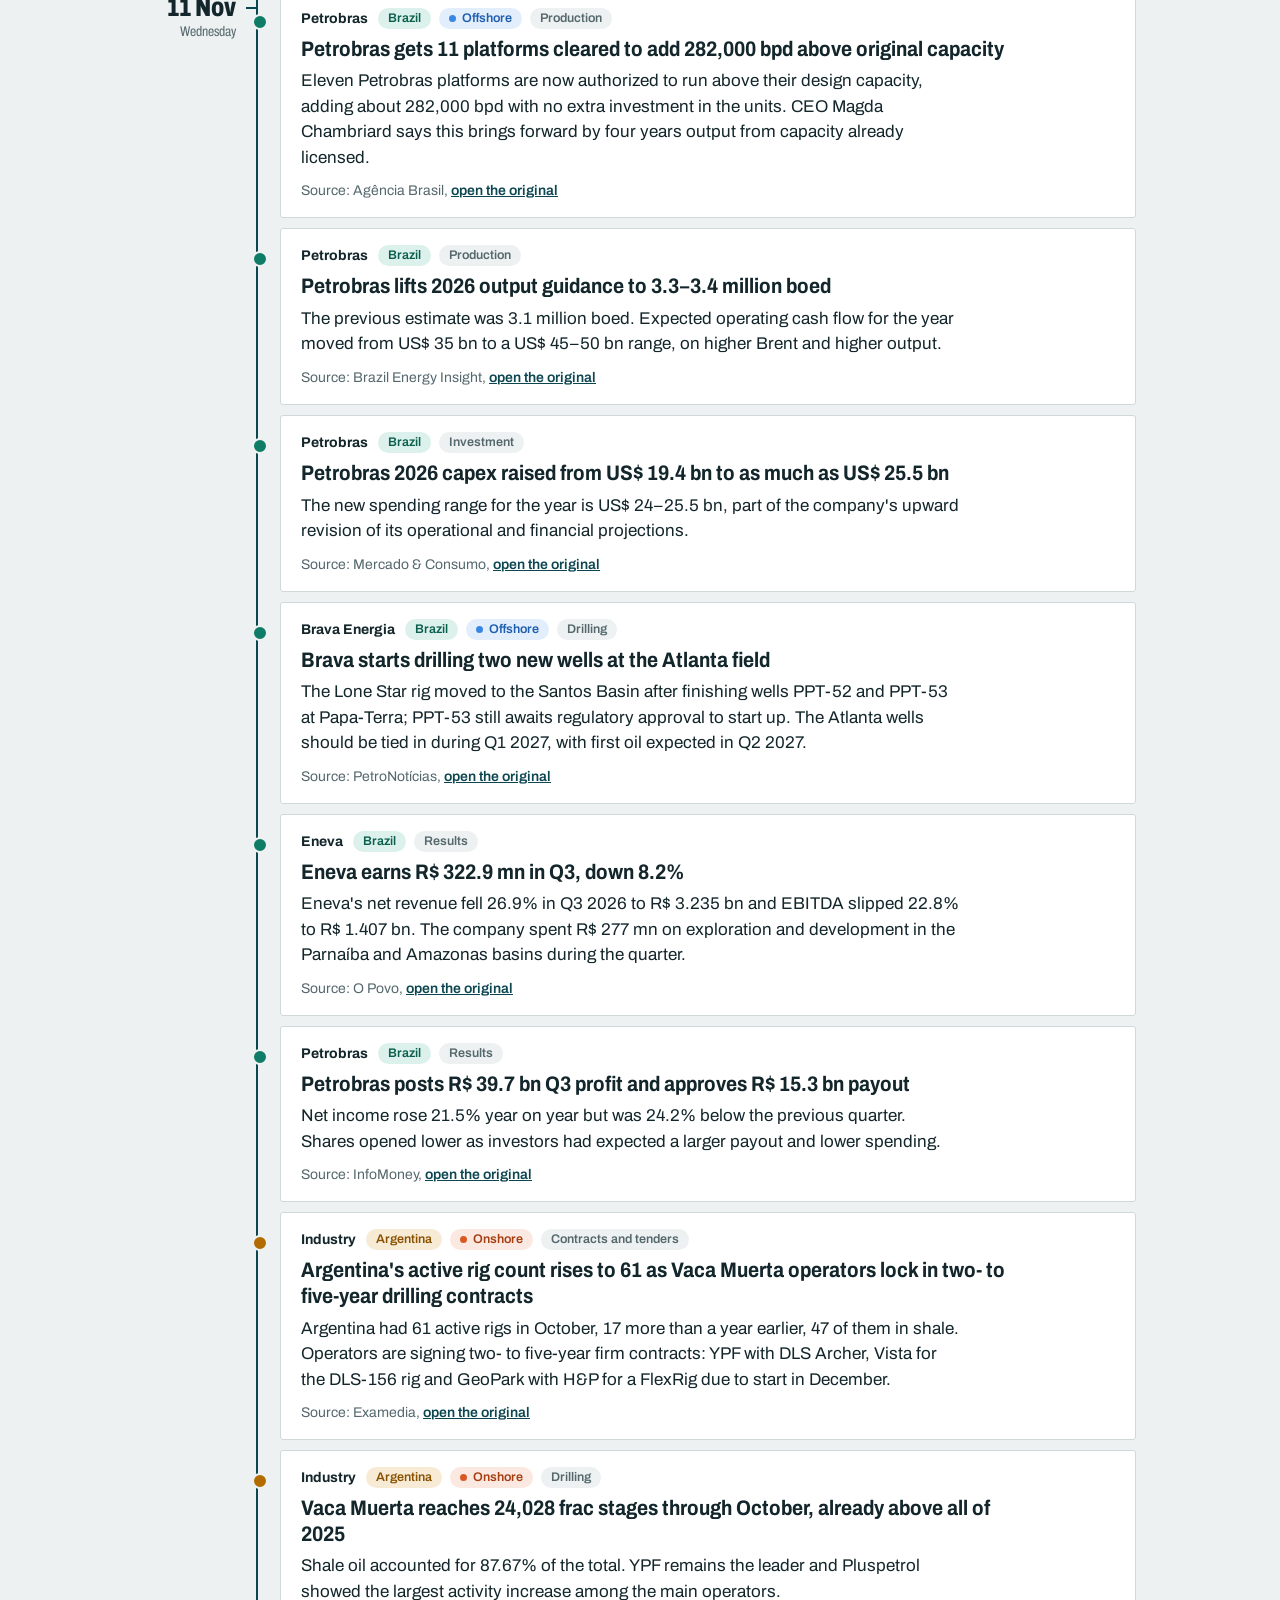
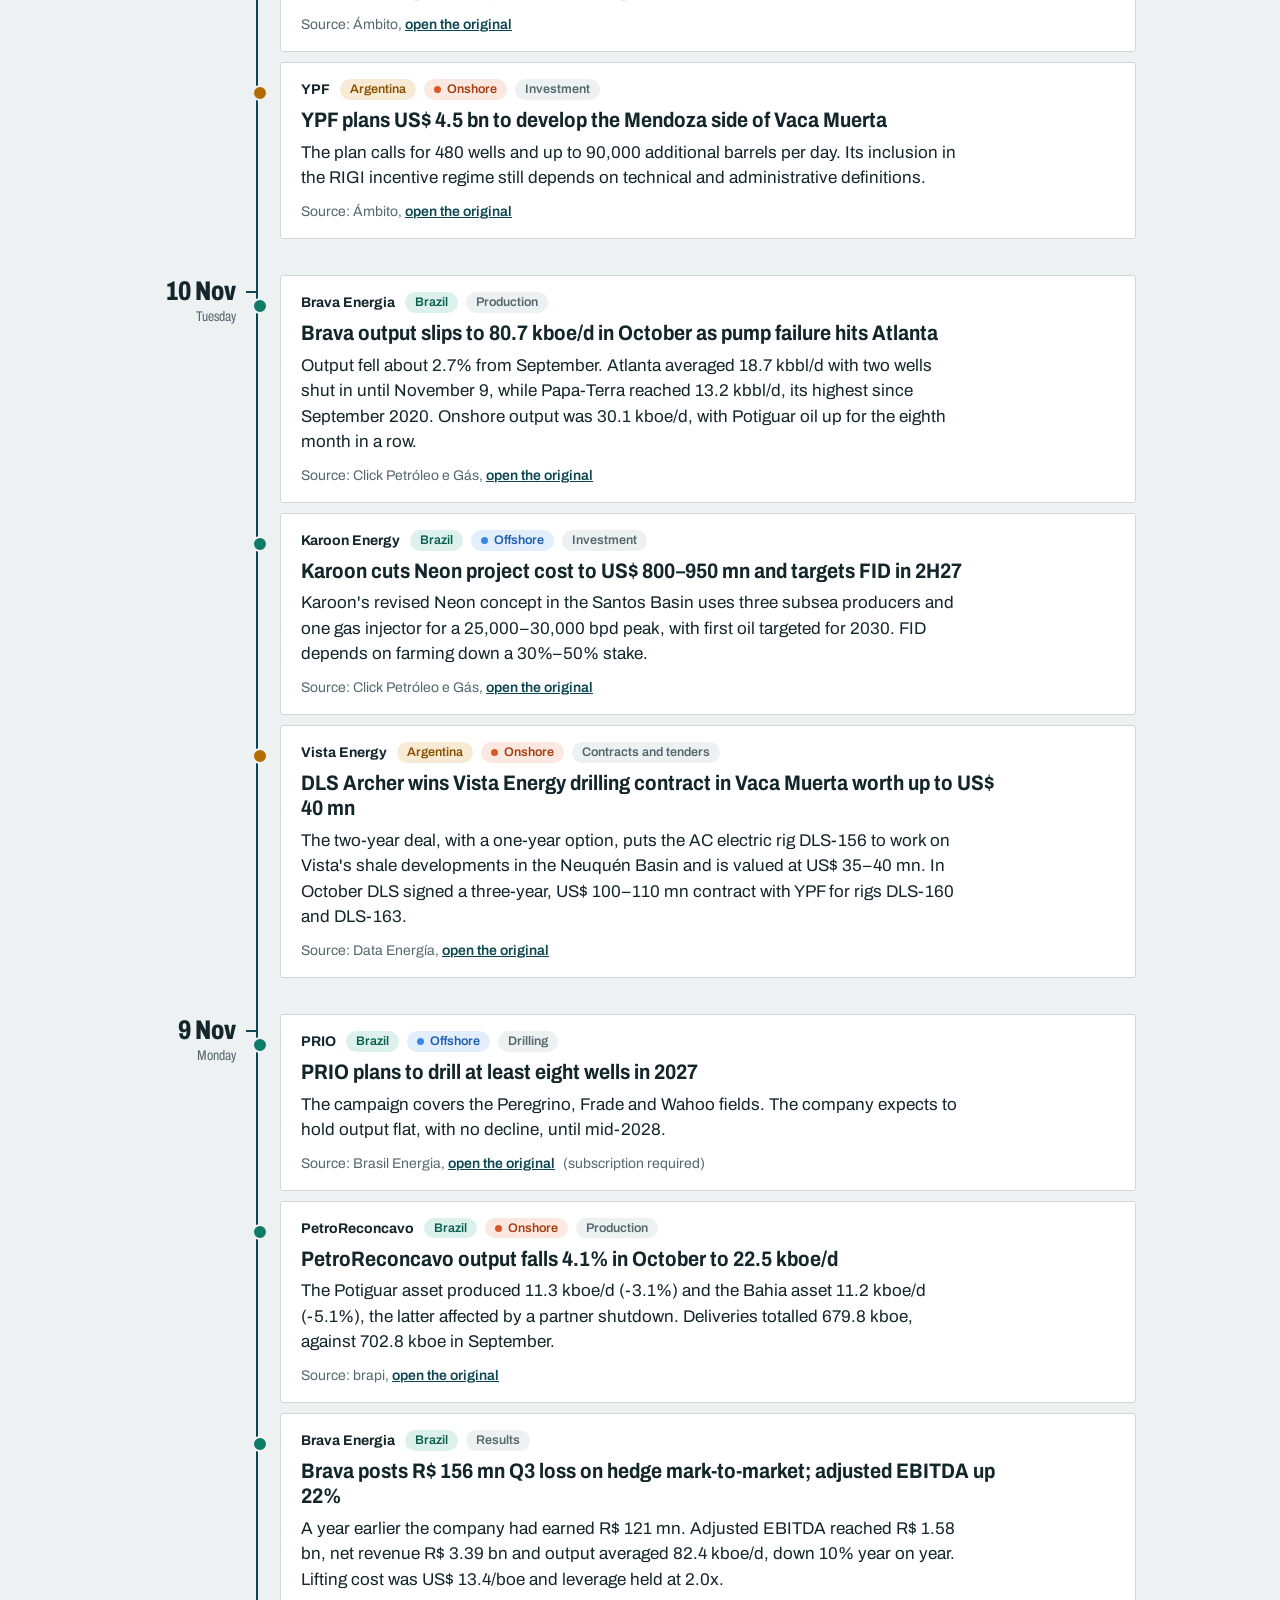
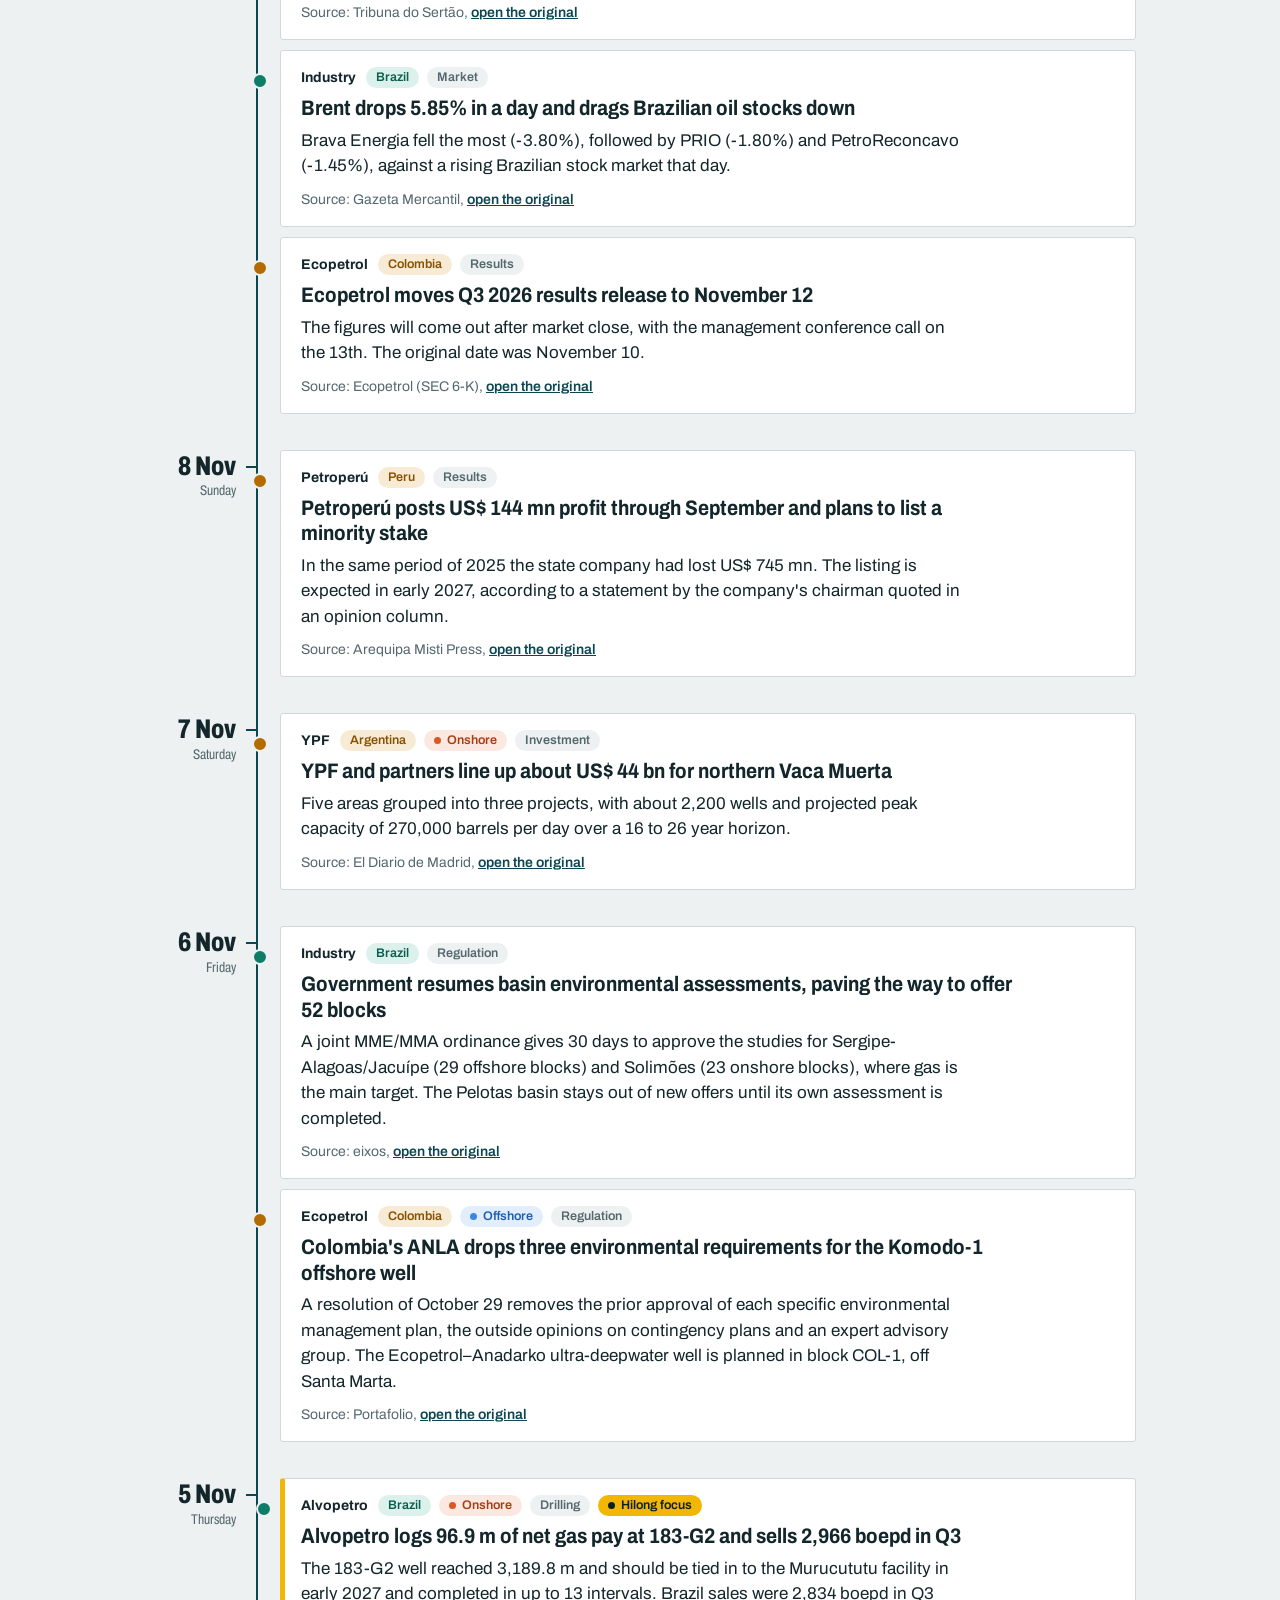
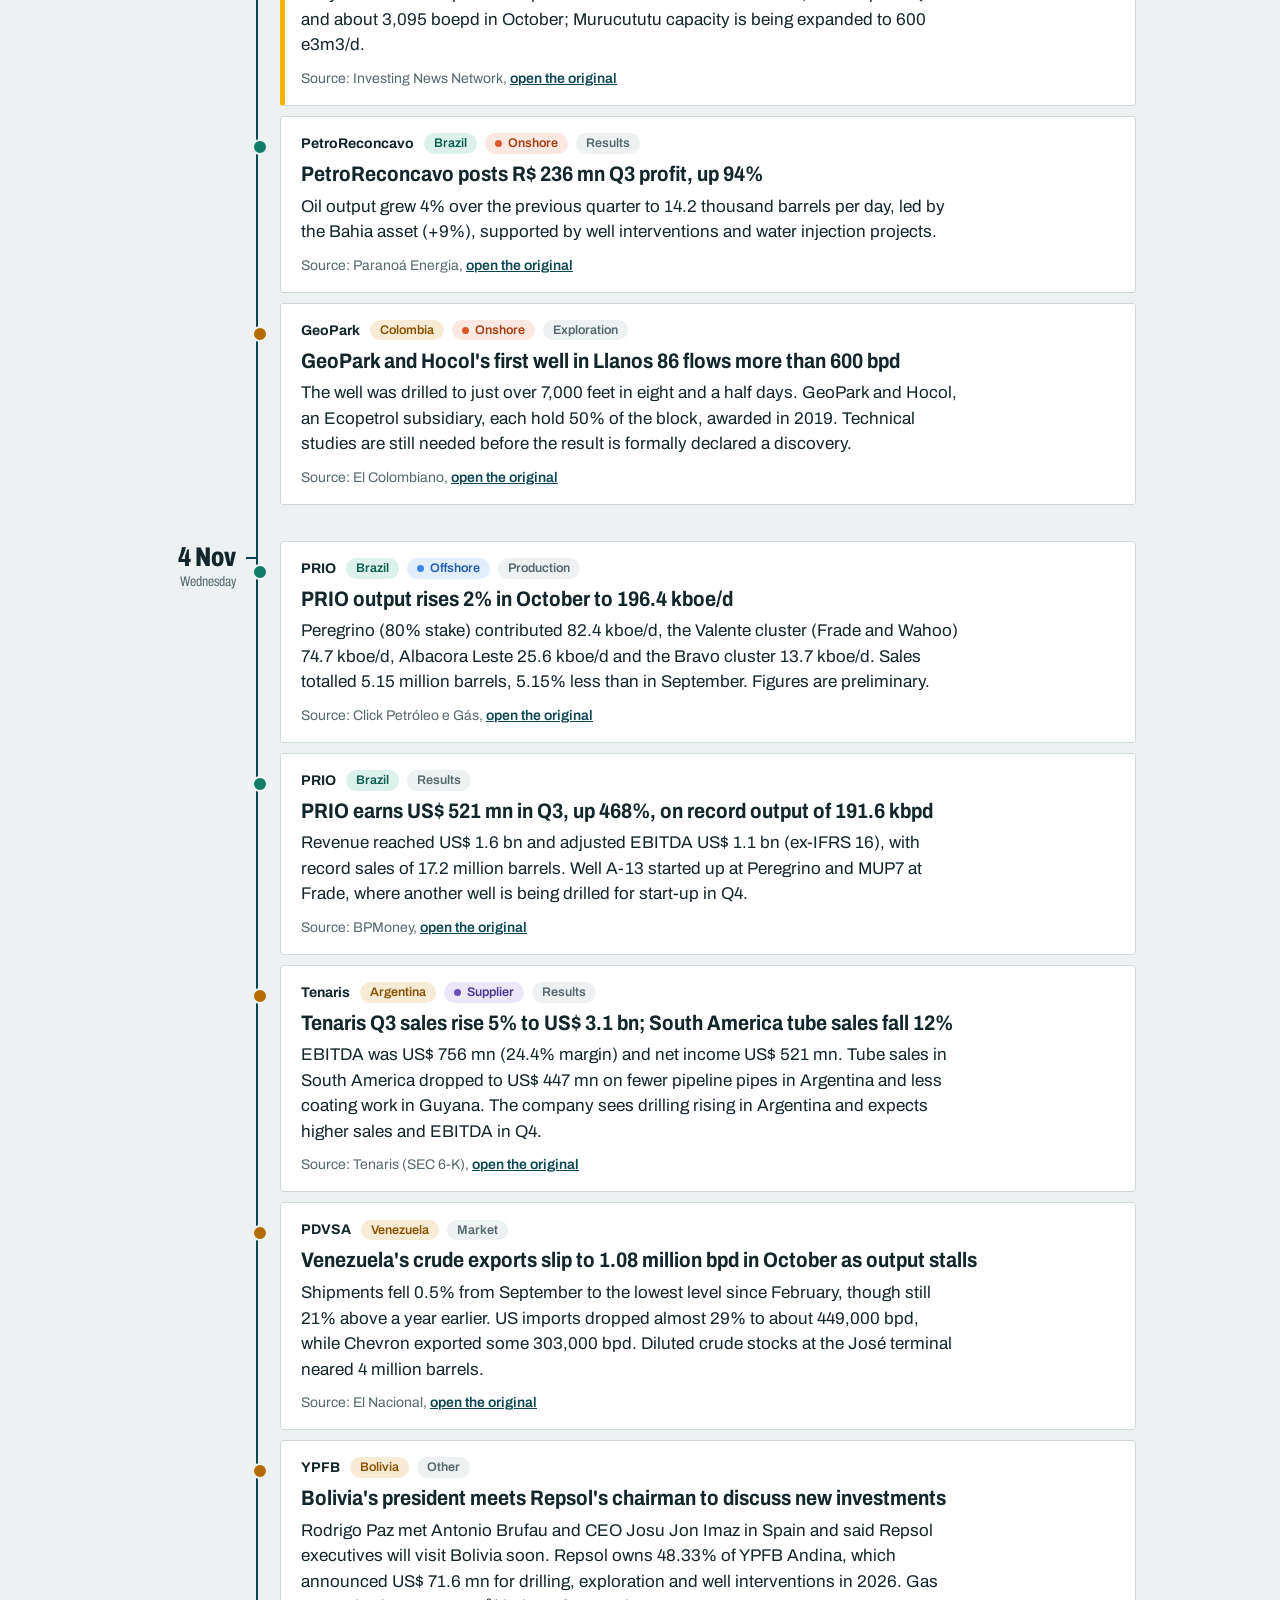
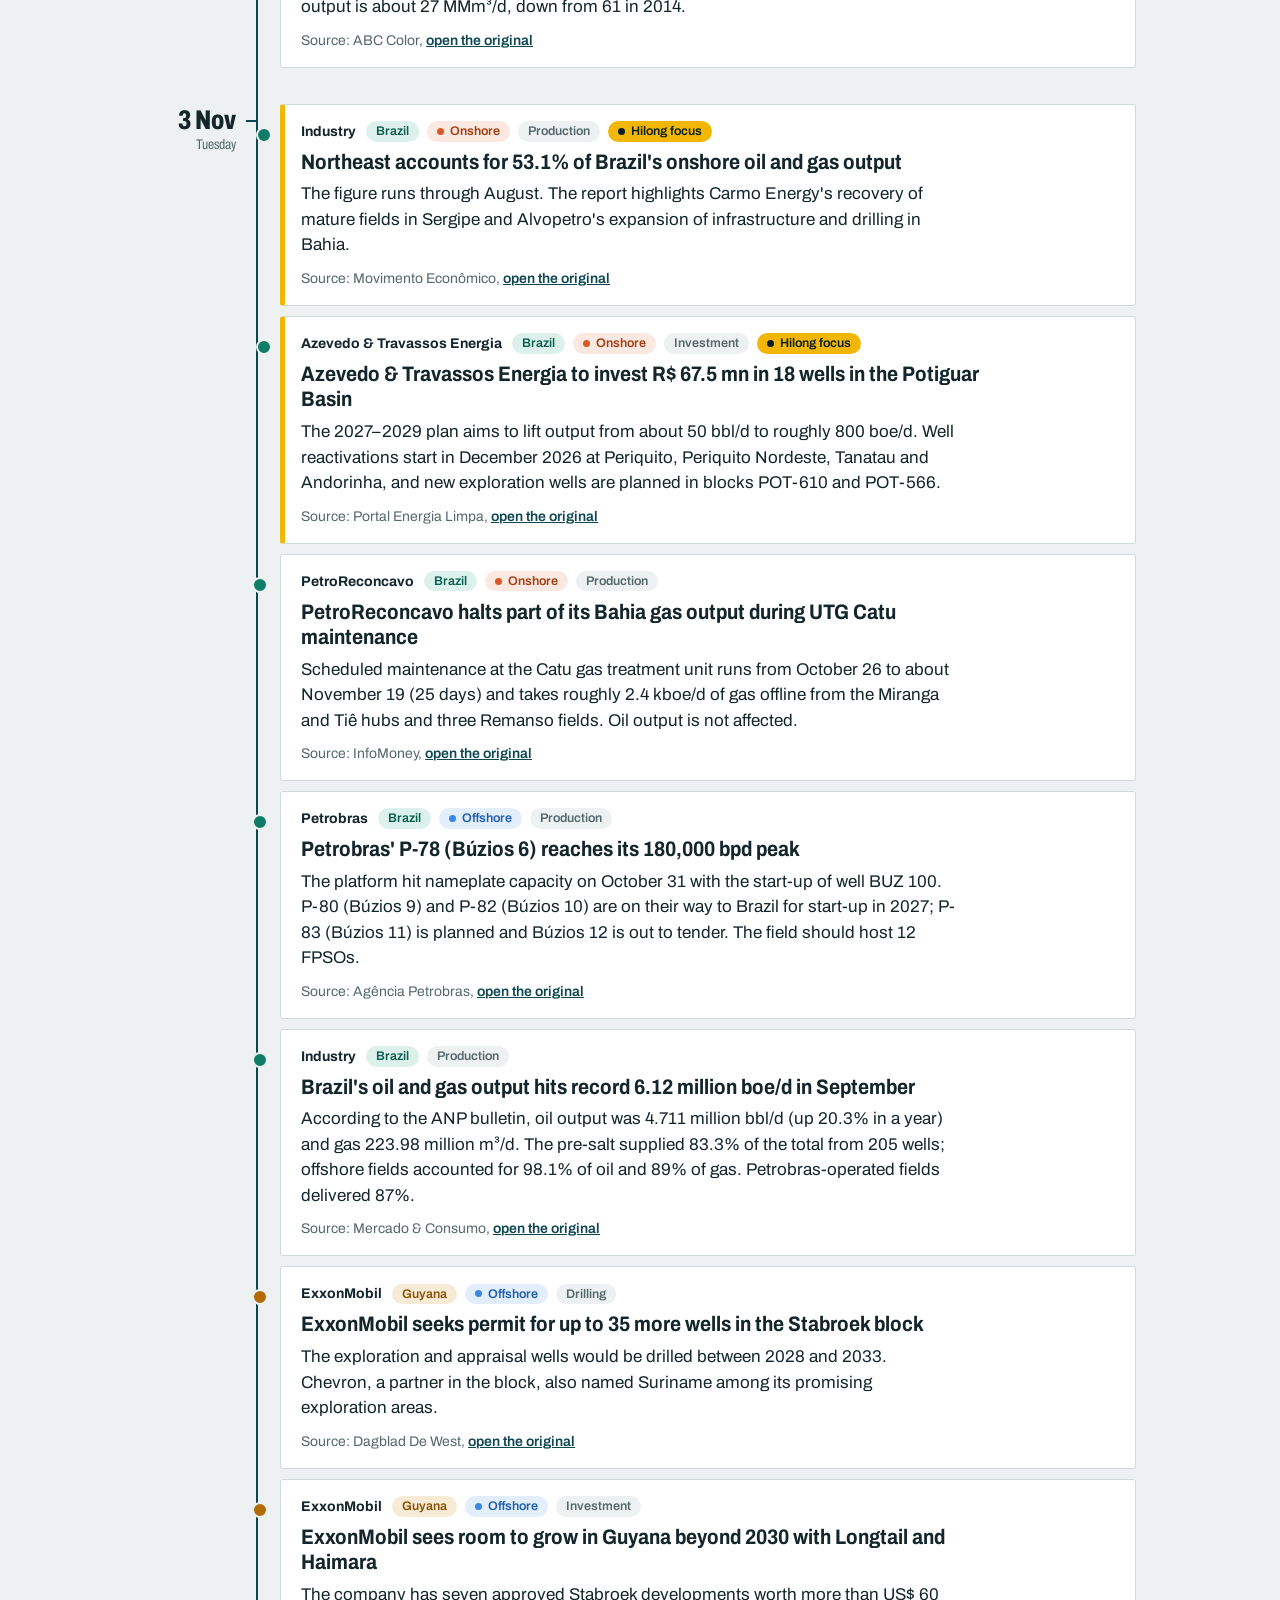
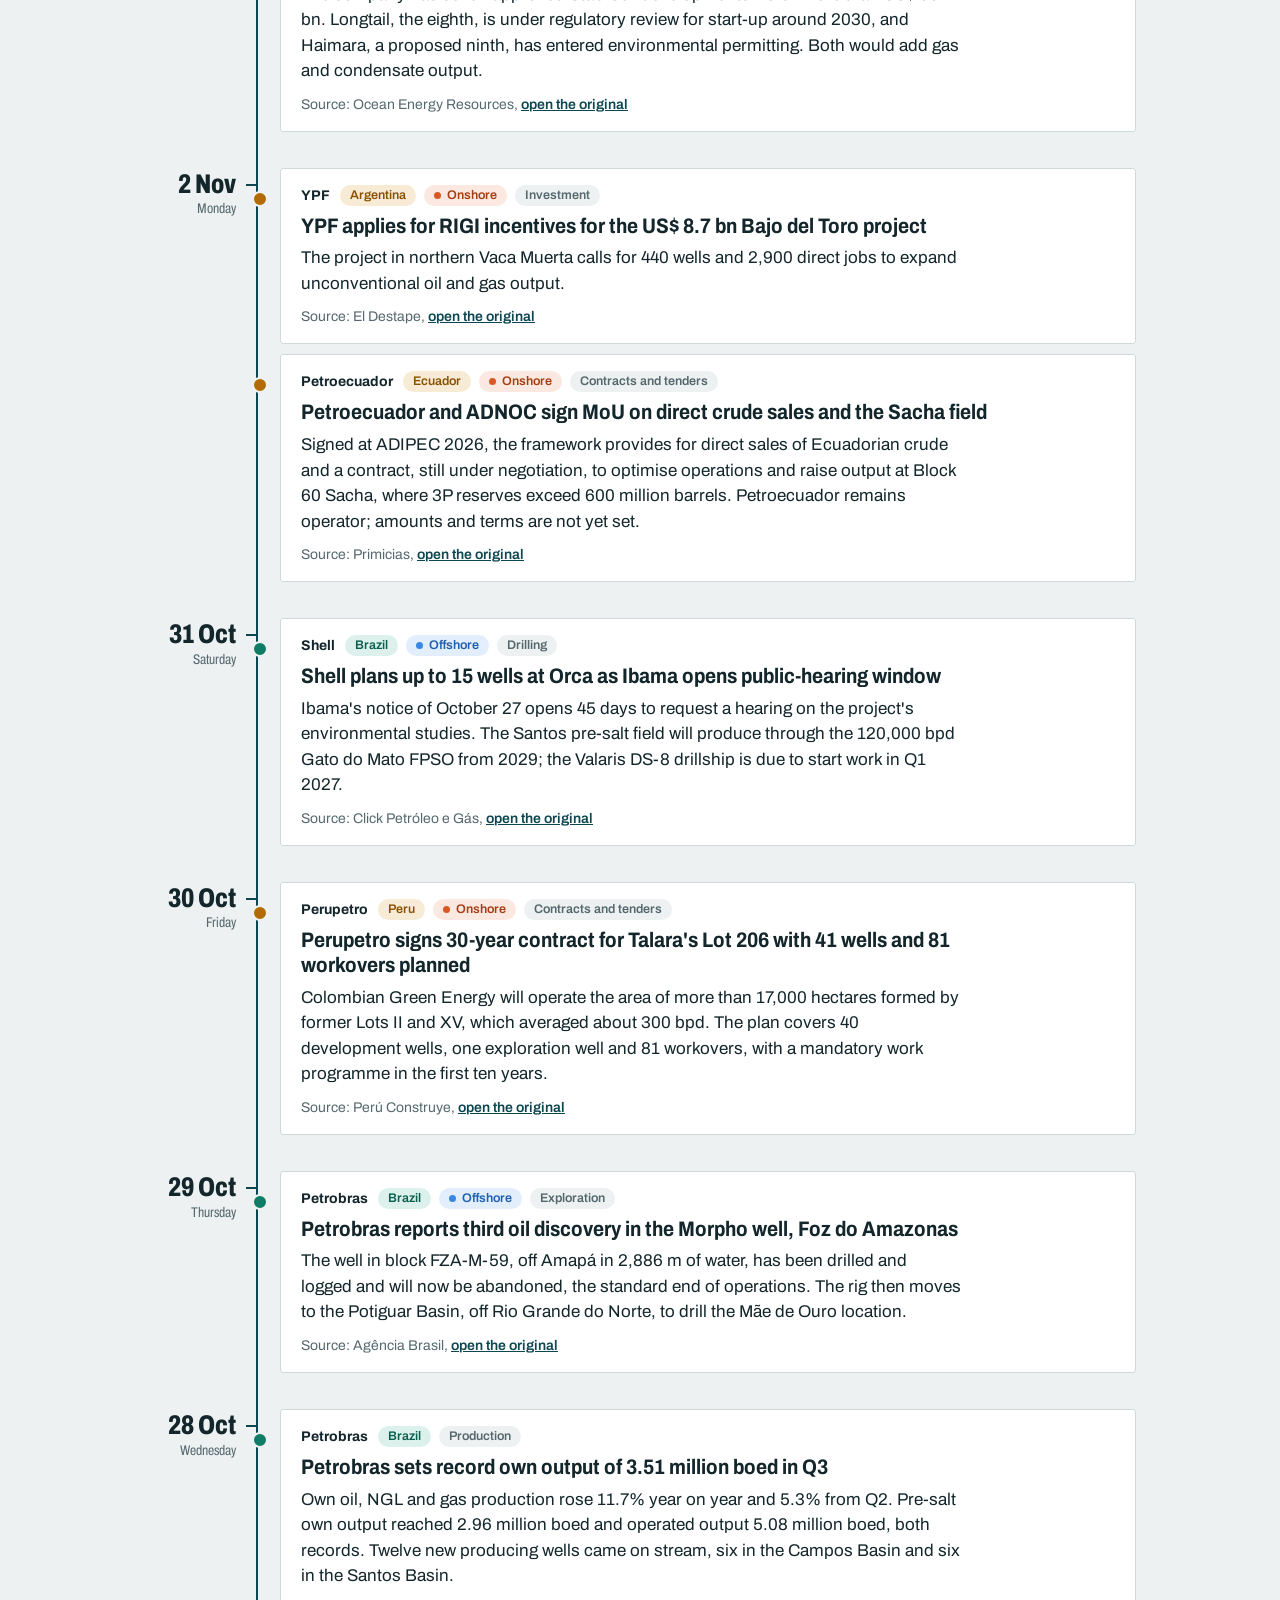
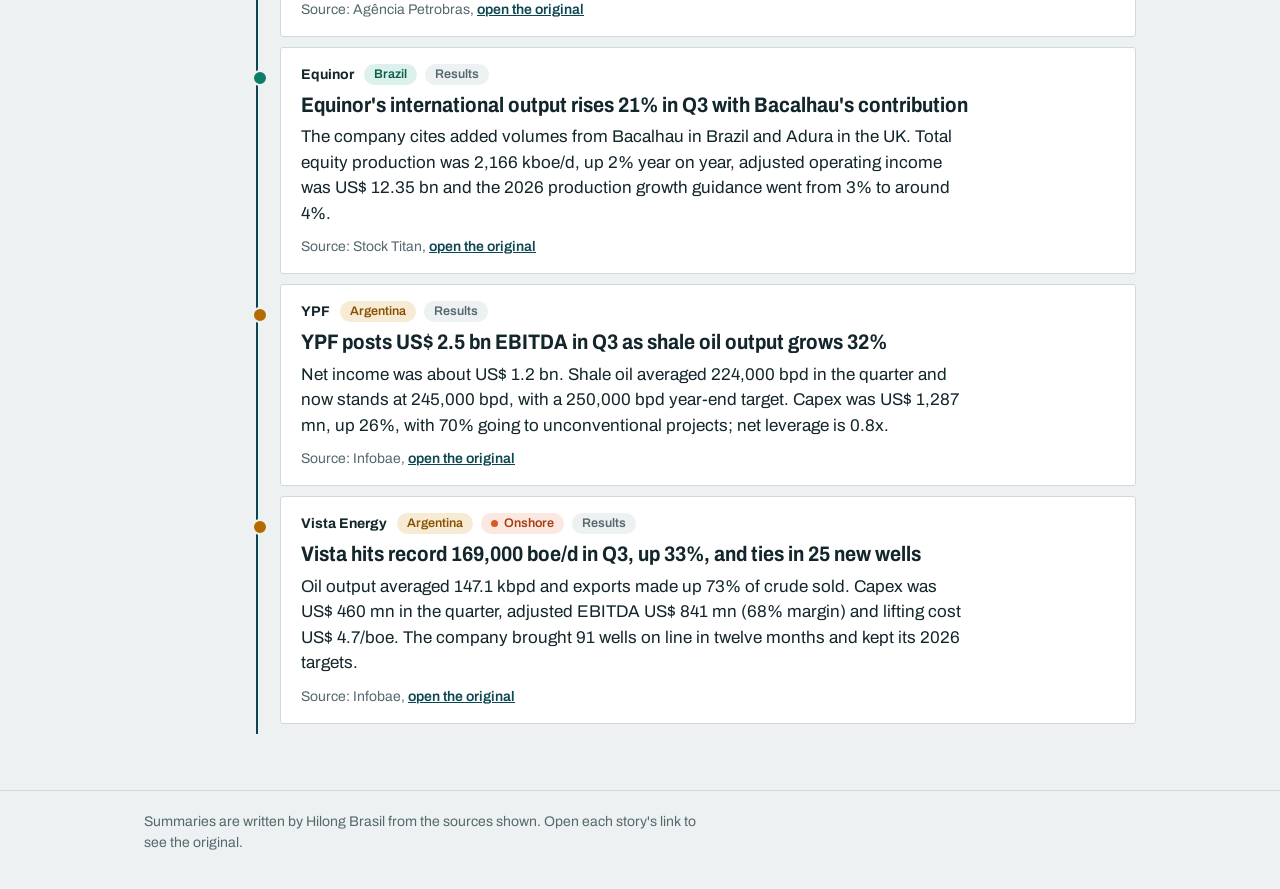
==== commit 9990cf4e: "Chinês no site e no relatório; PDF com 15 dias e novas no topo; sem análise Site: botão 中文 (títulos " ====
--- a/index.html
+++ b/index.html
@@ -23,6 +23,7 @@
     <div class="lang" role="group" aria-label="Language / Idioma">
       <button type="button" data-lang="en" aria-pressed="true">EN</button>
       <button type="button" data-lang="pt" aria-pressed="false">PT</button>
+      <button type="button" data-lang="zh" aria-pressed="false" lang="zh-CN">中文</button>
     </div>
   </div>
 </div>
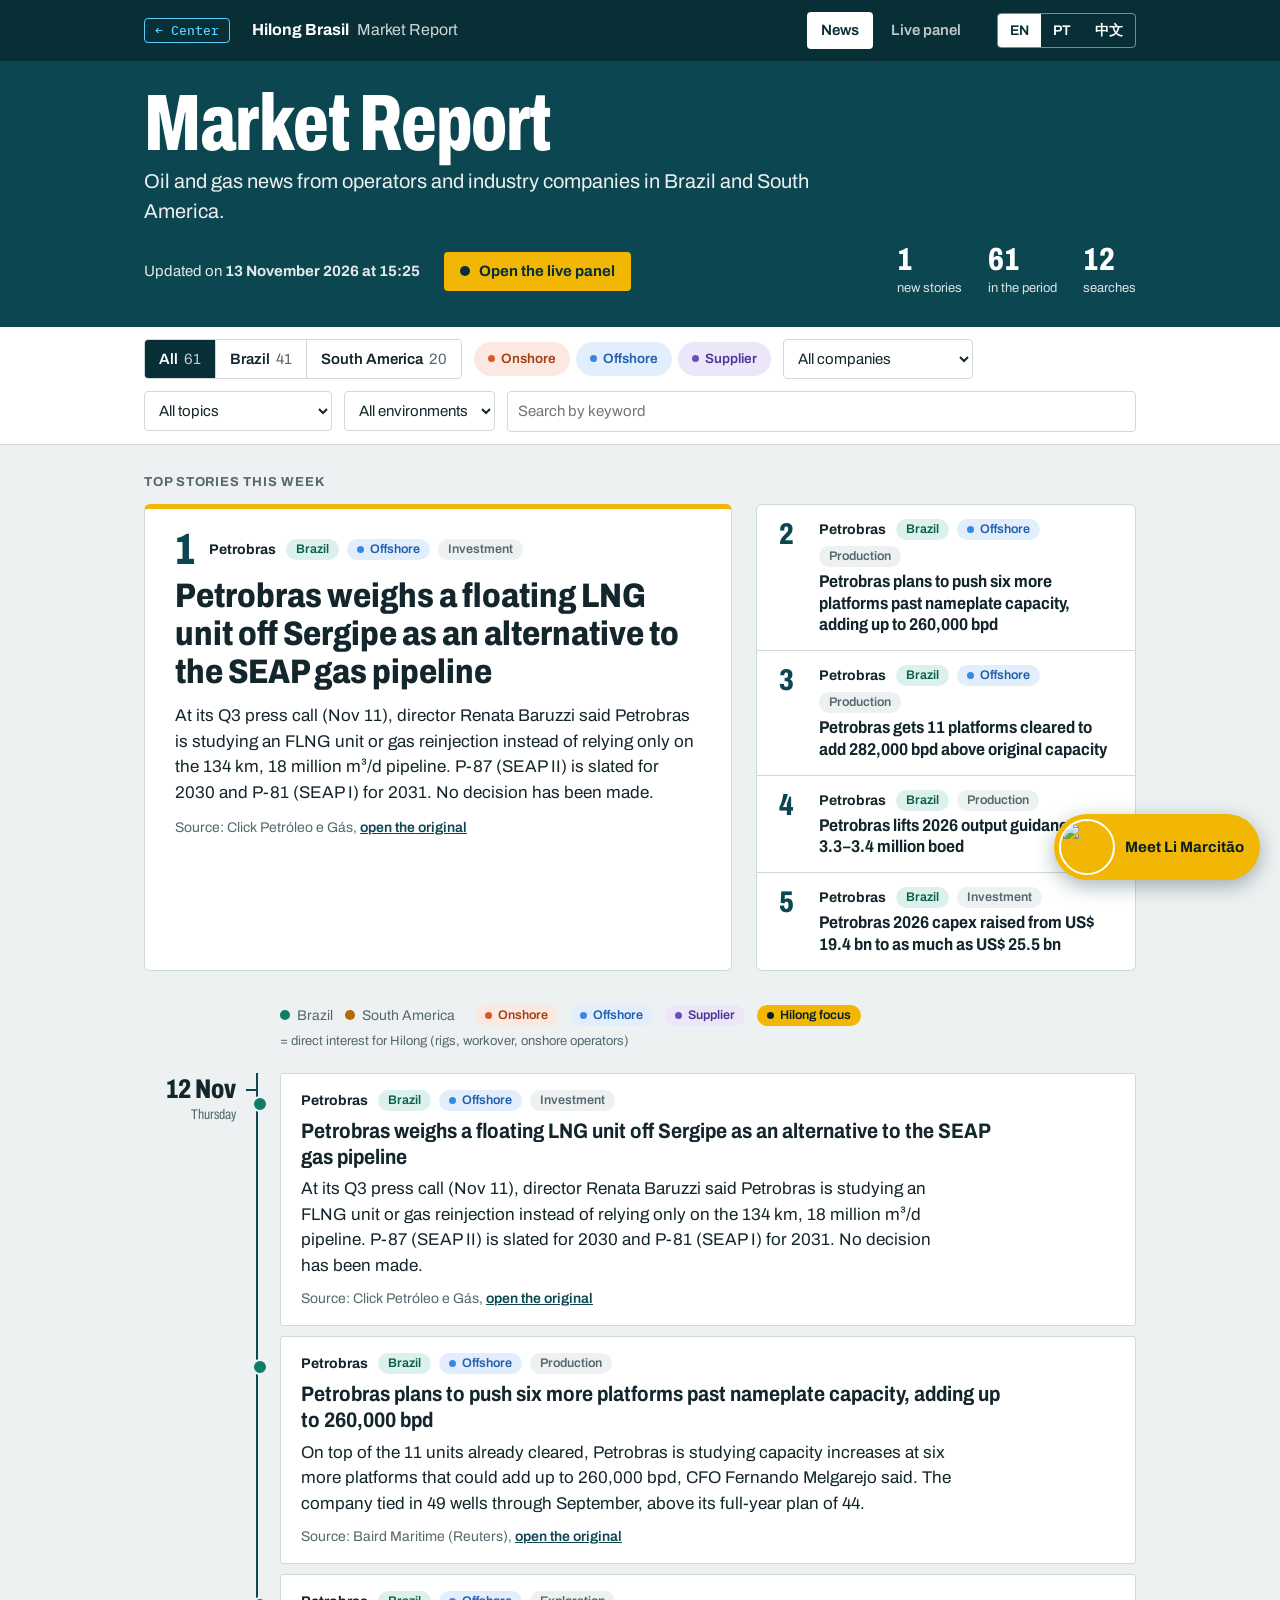
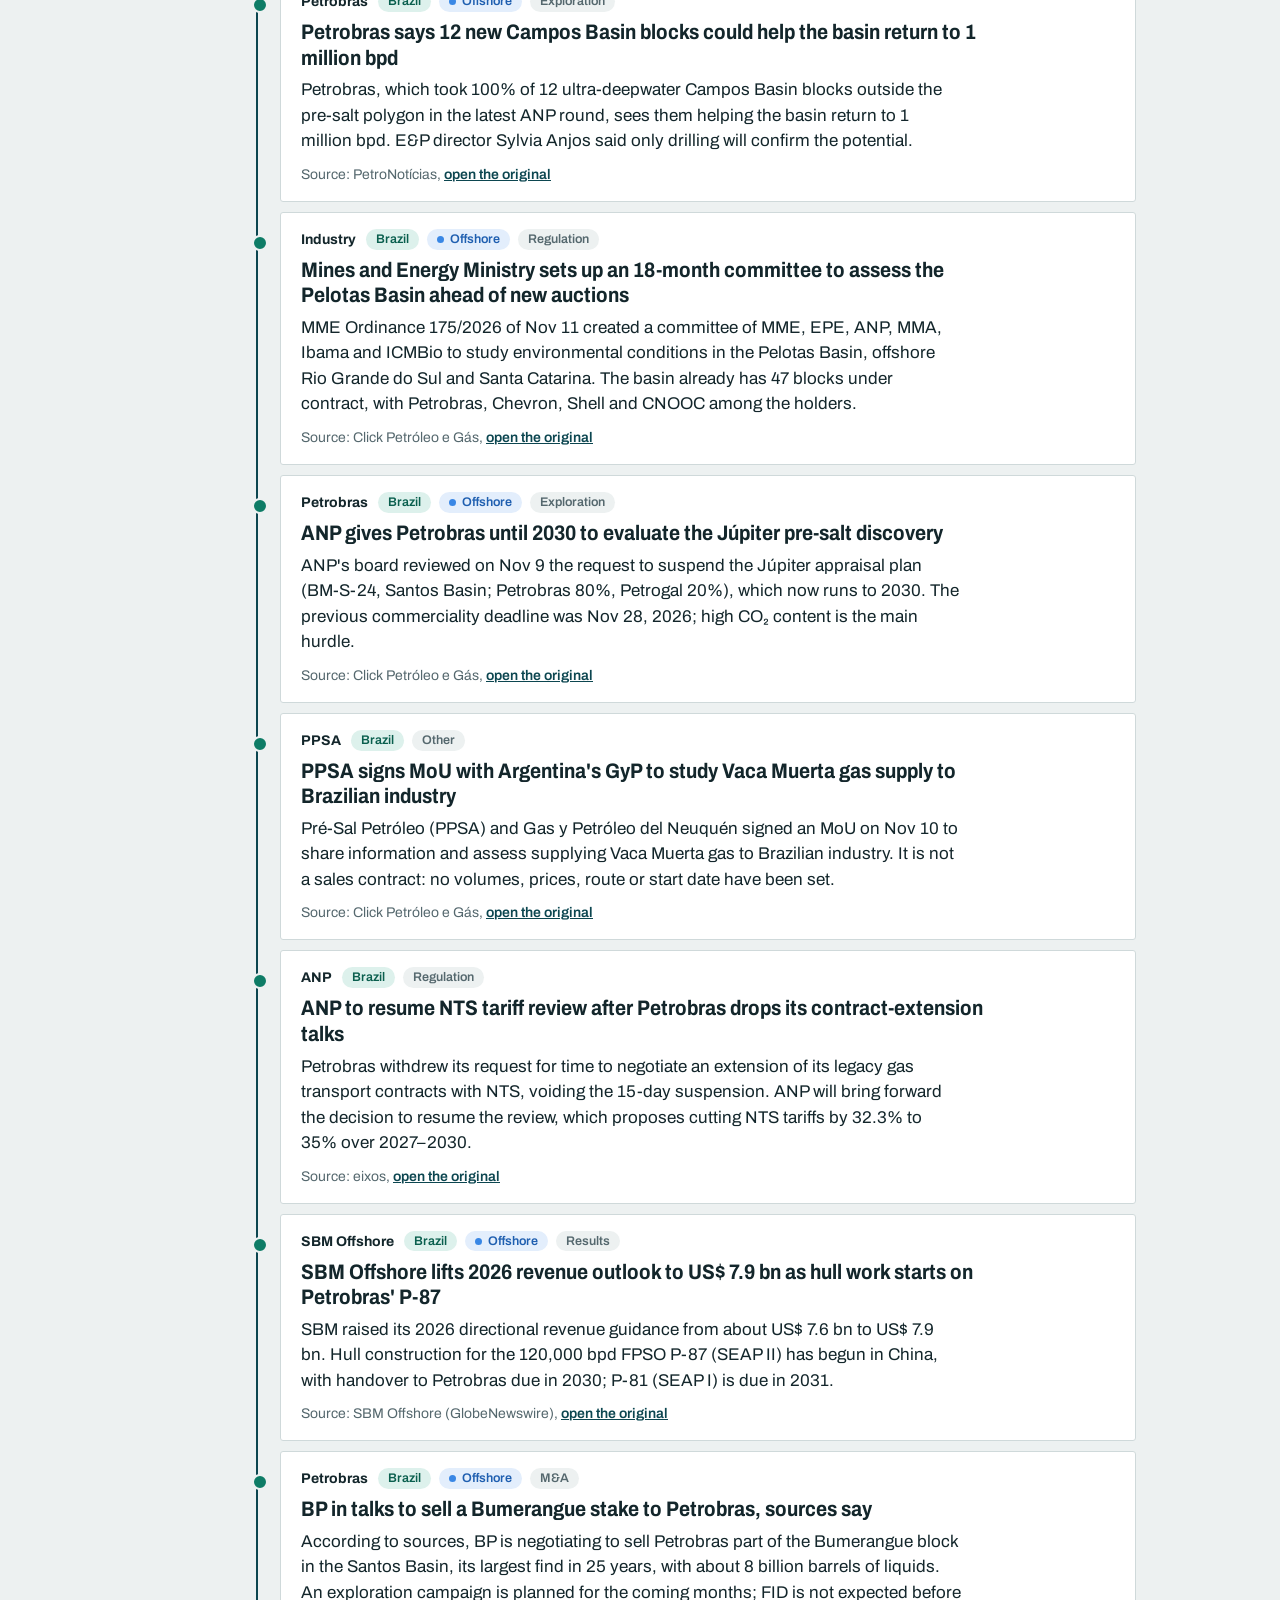
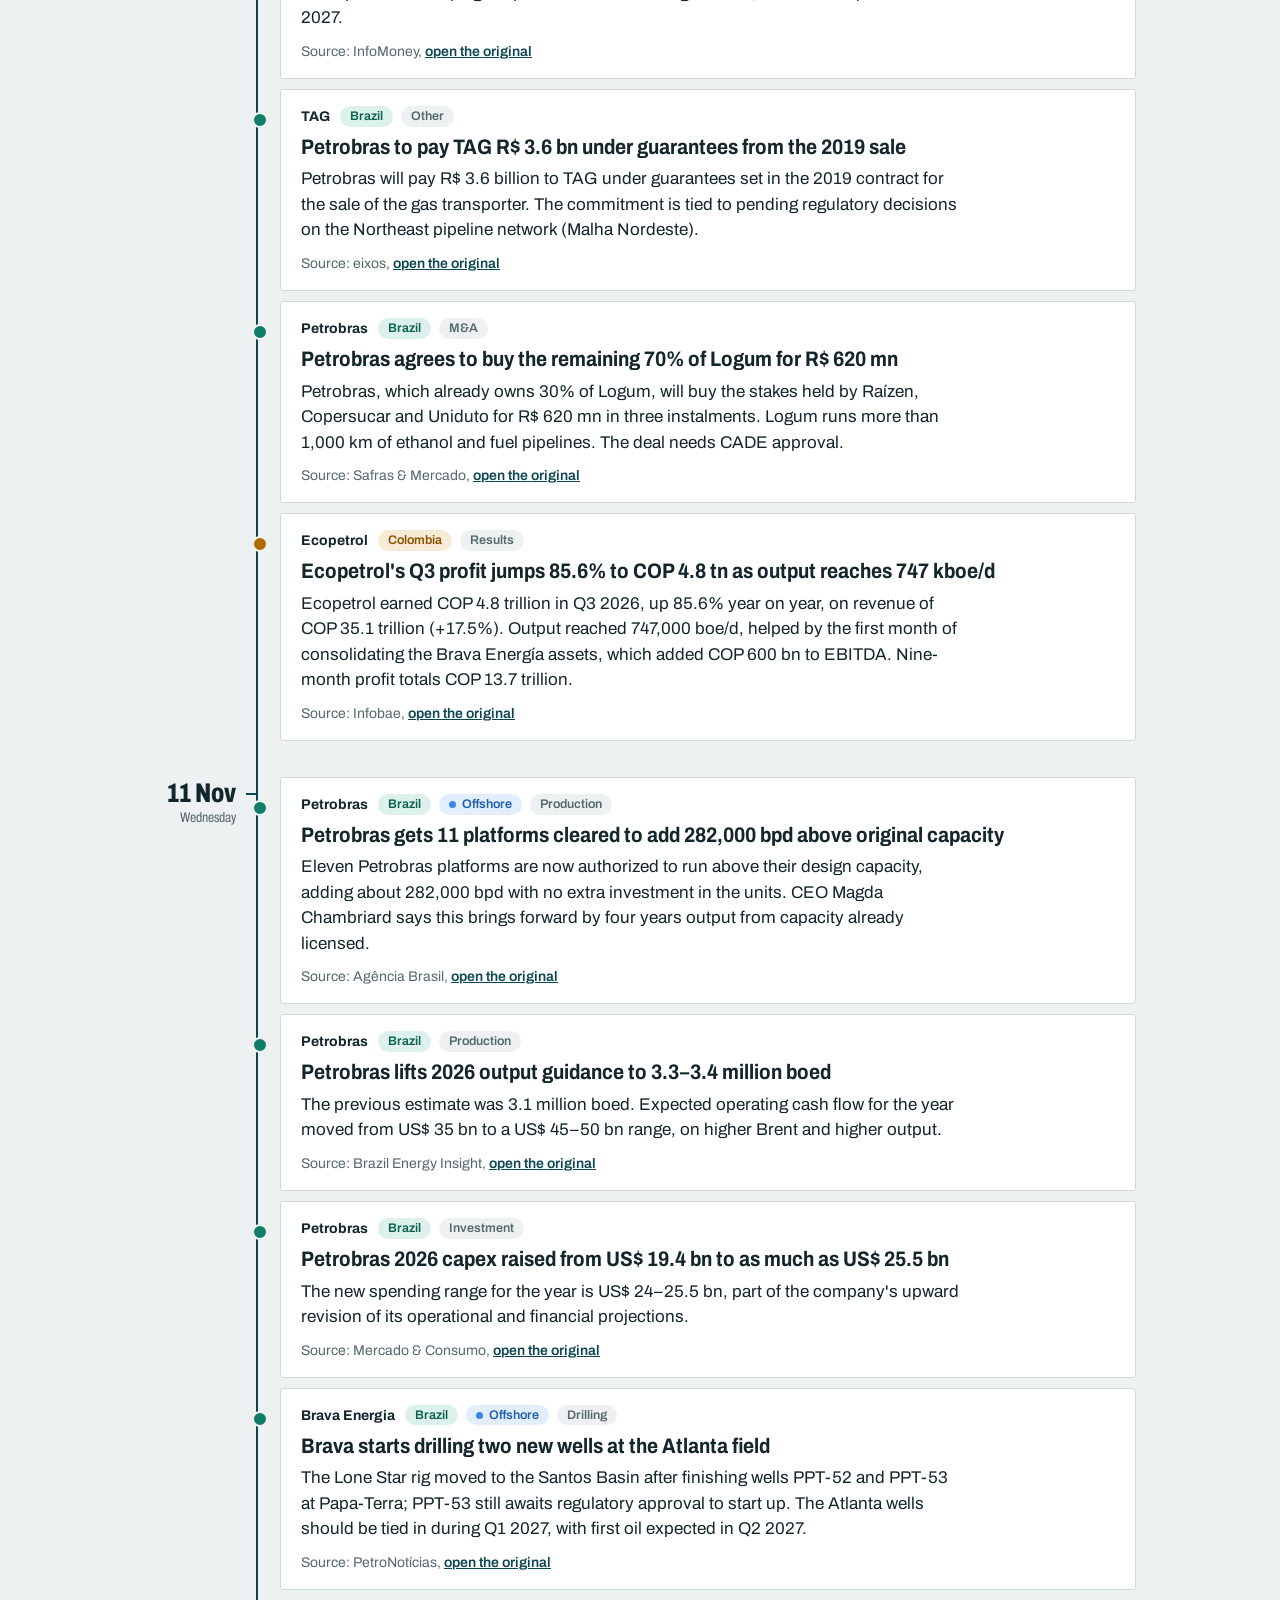
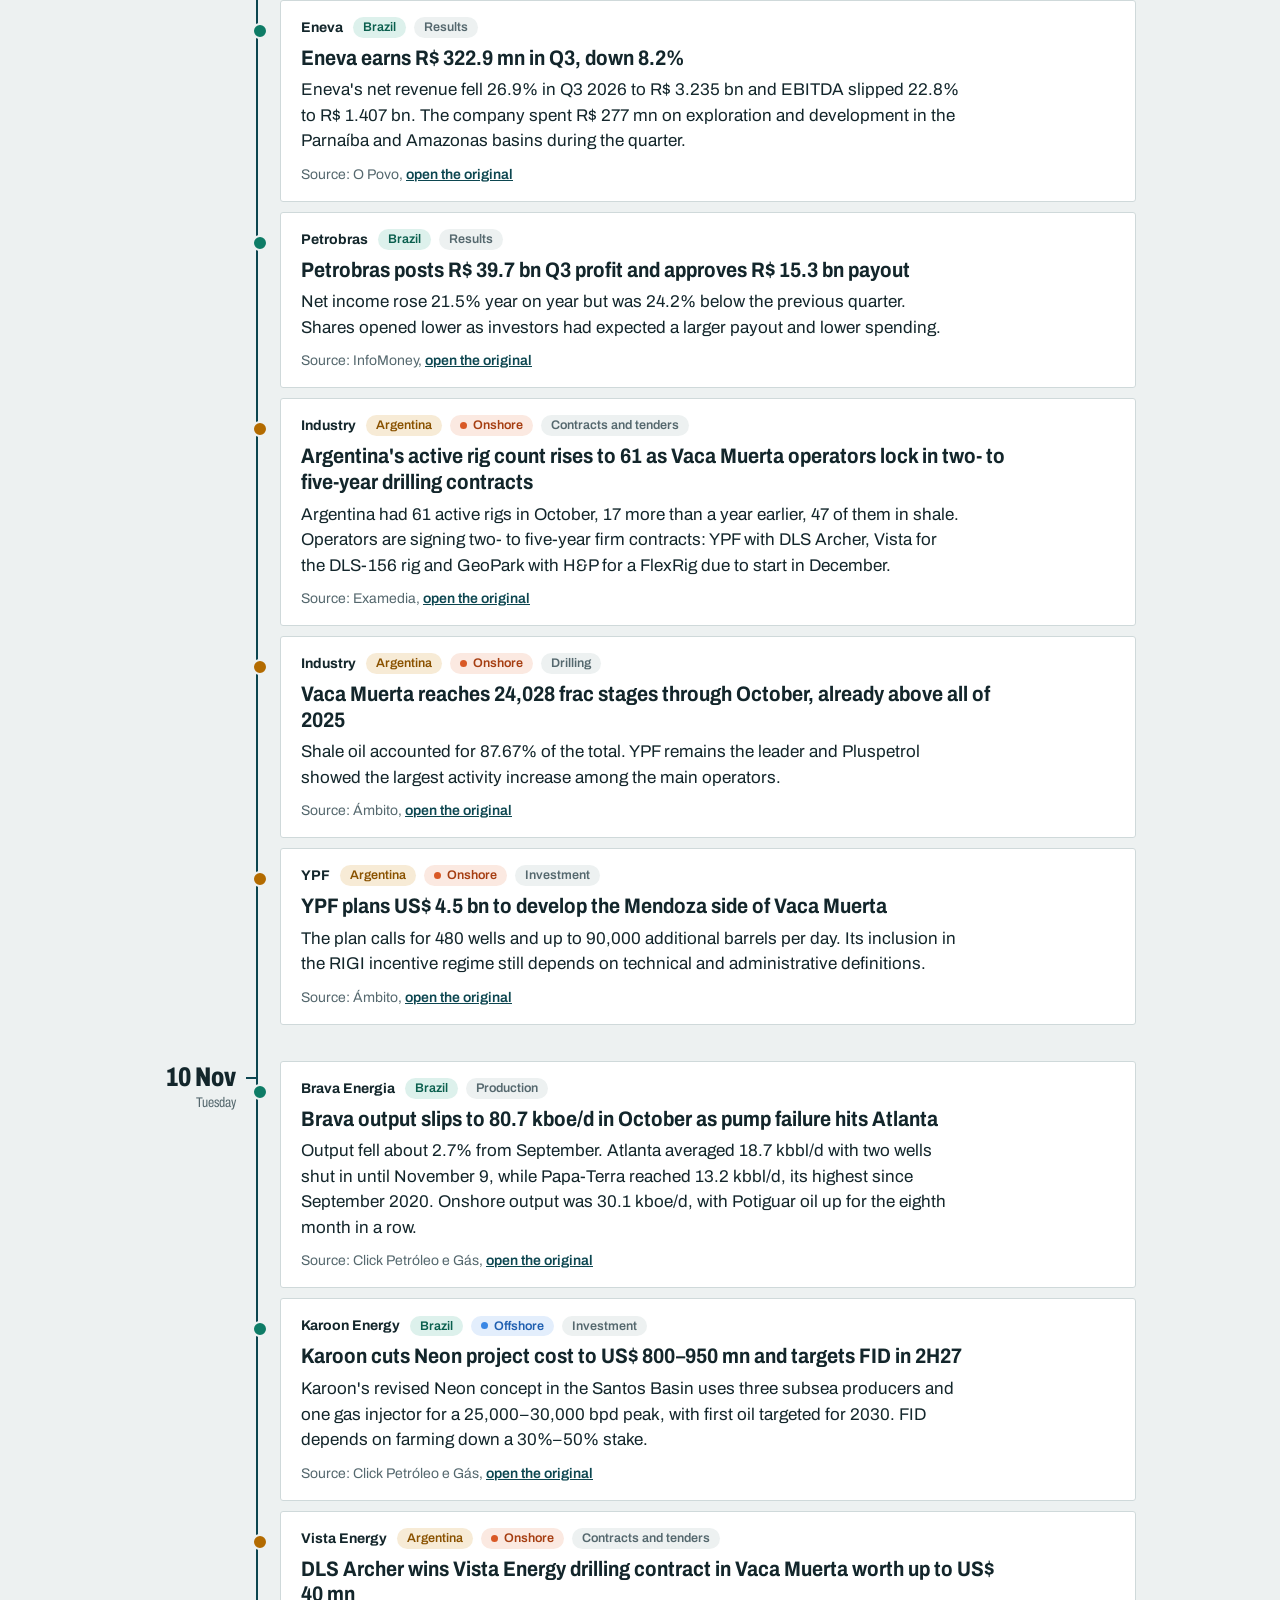
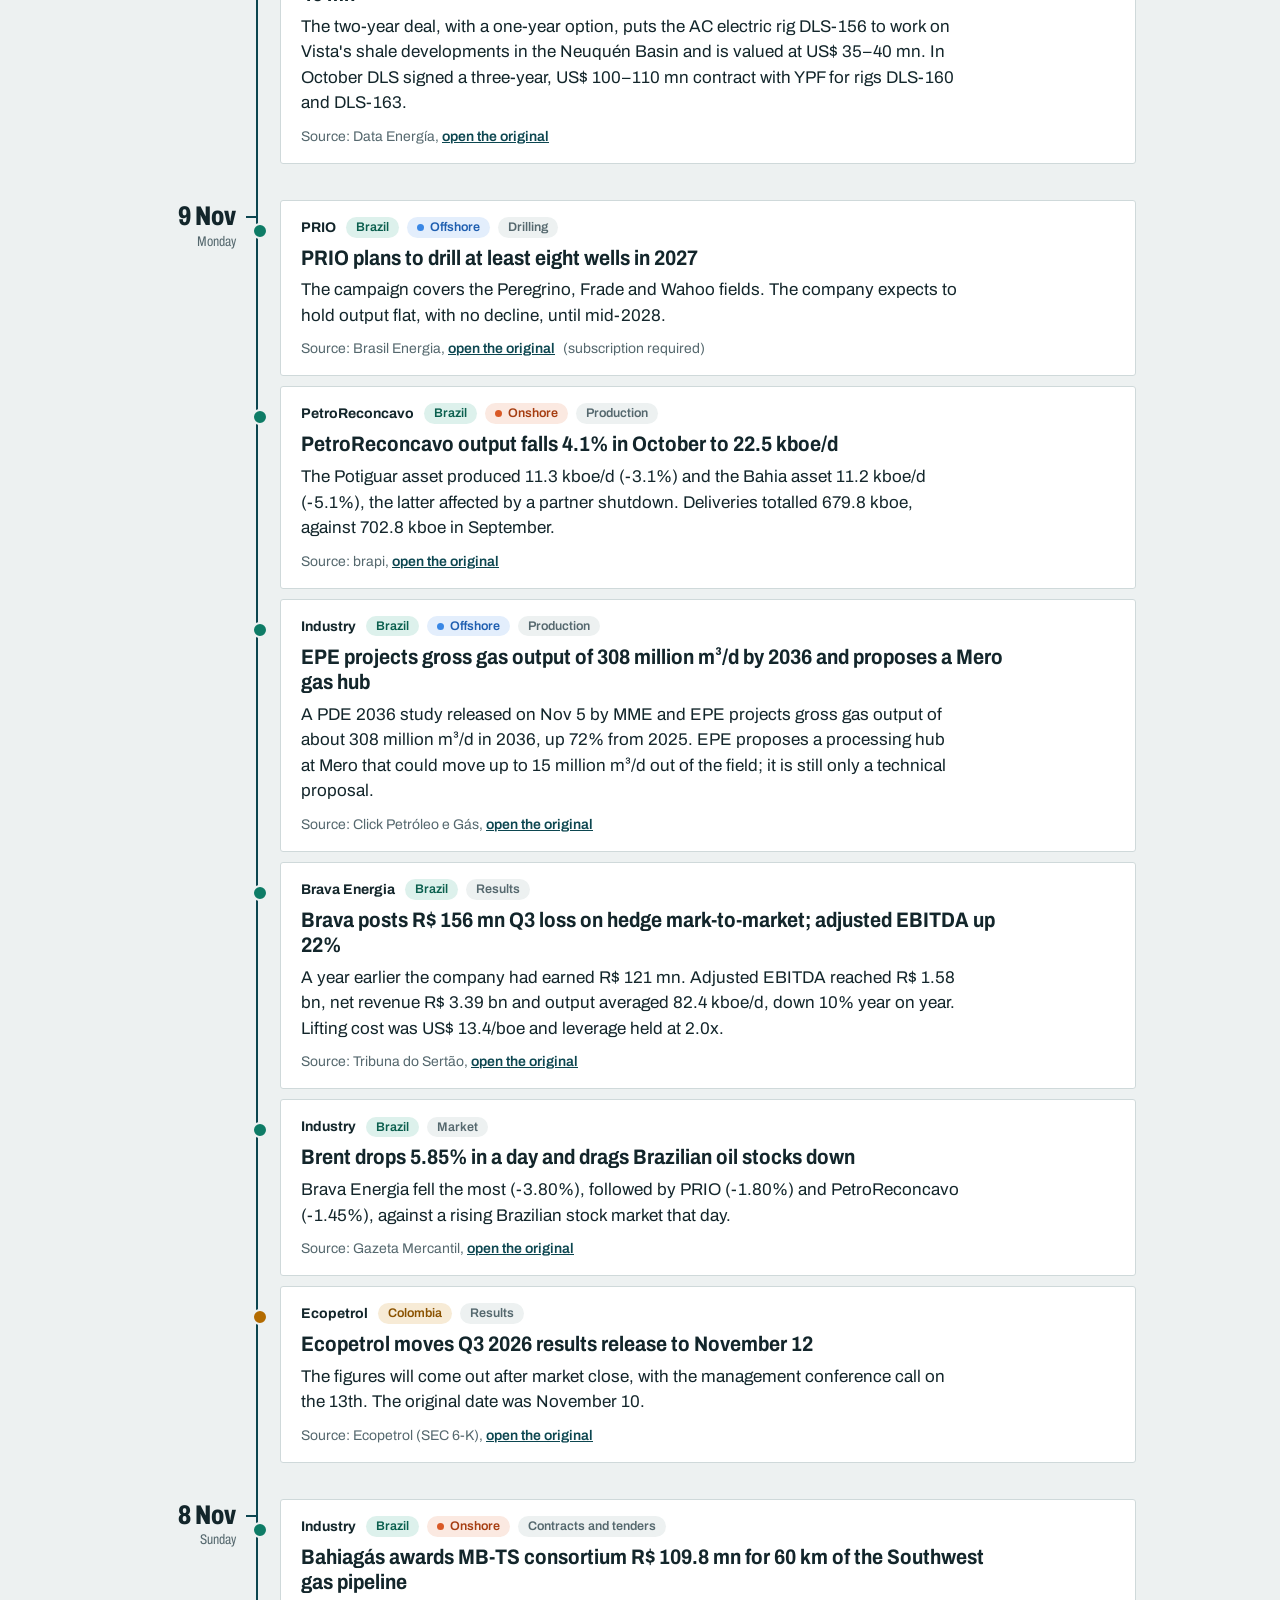
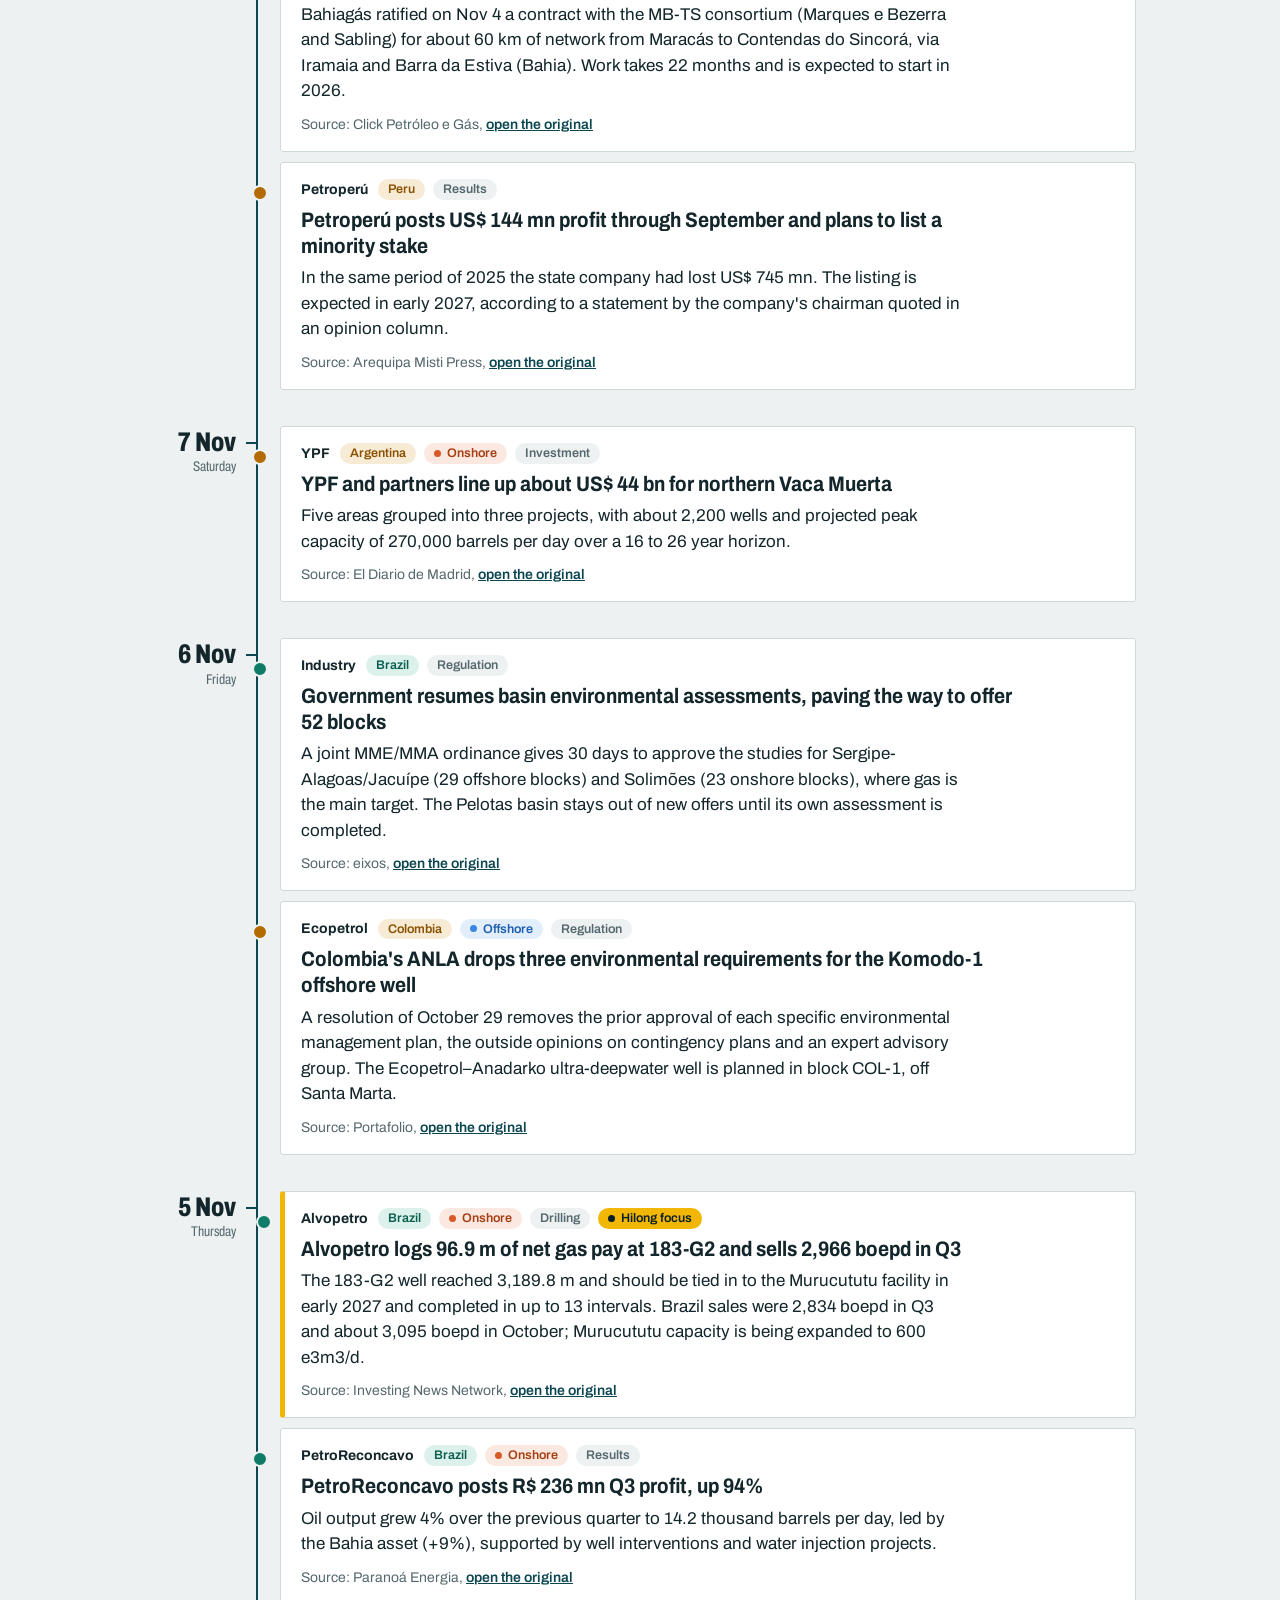
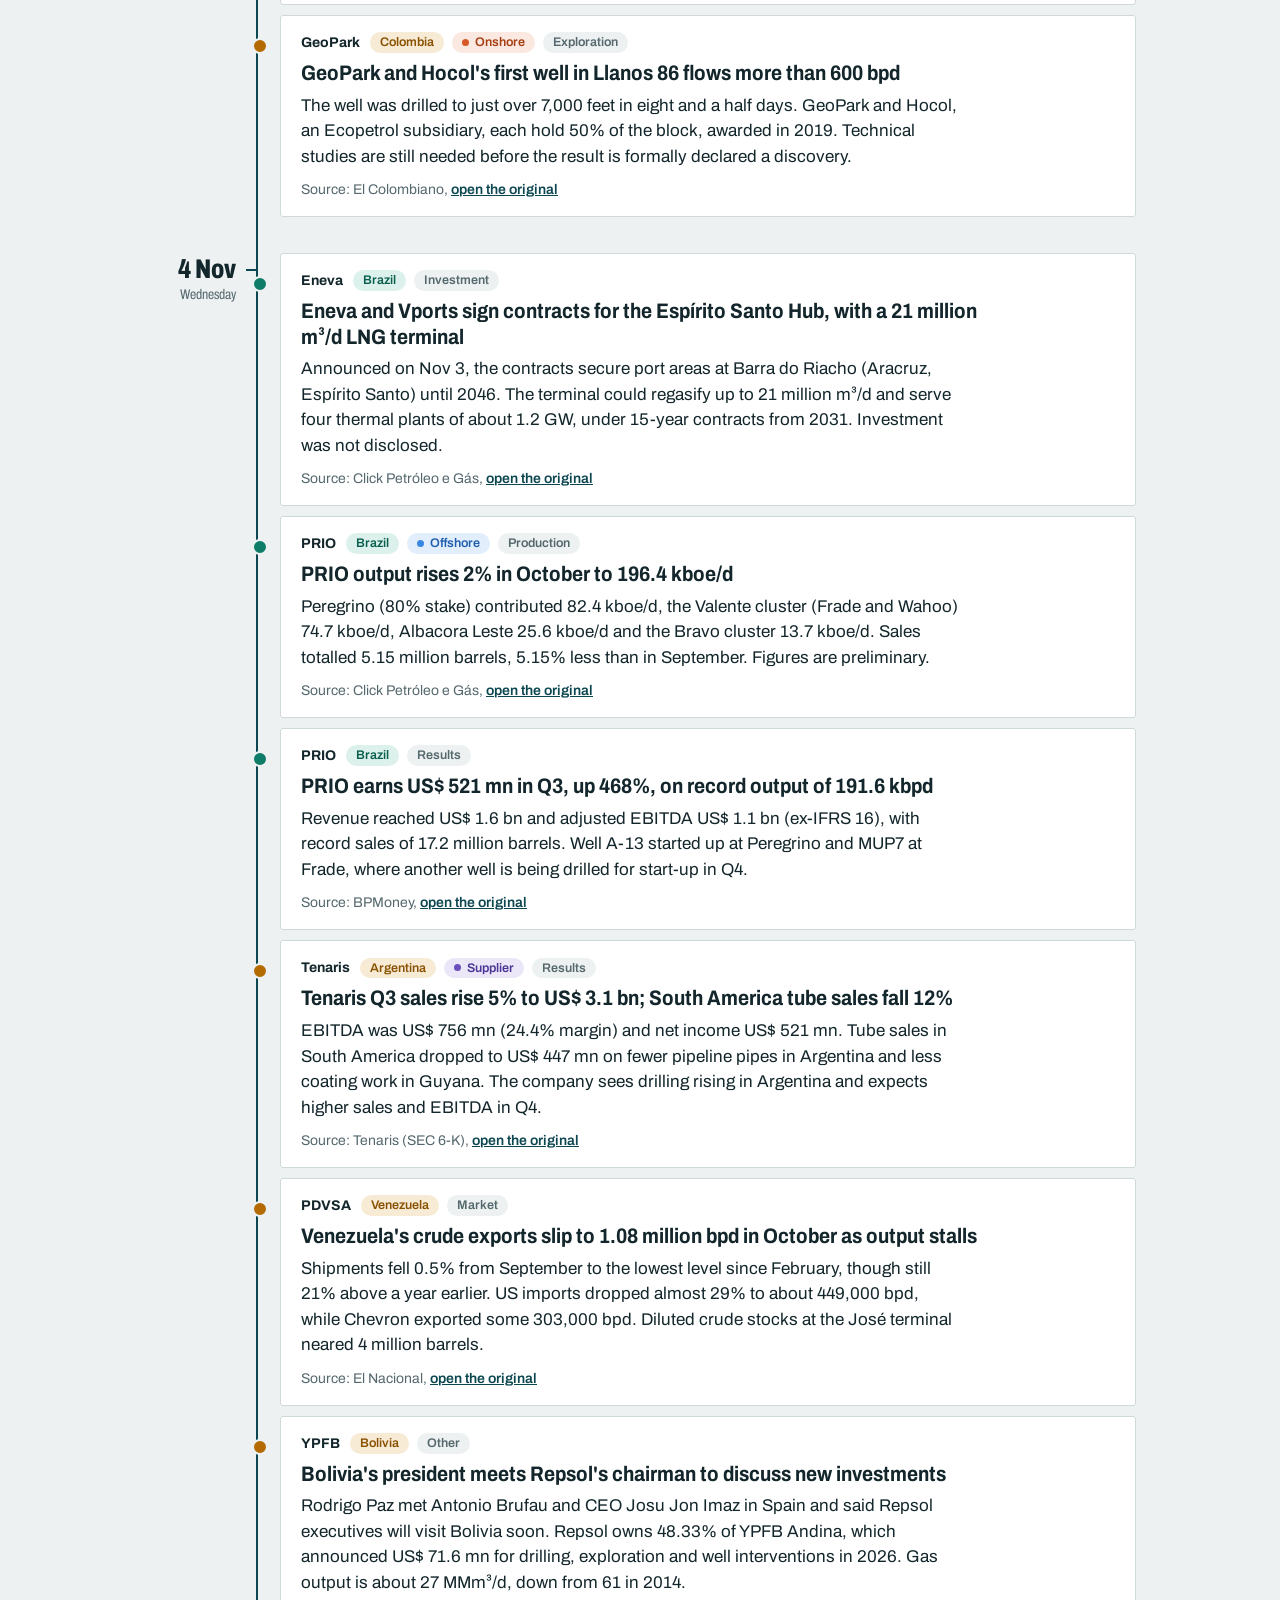
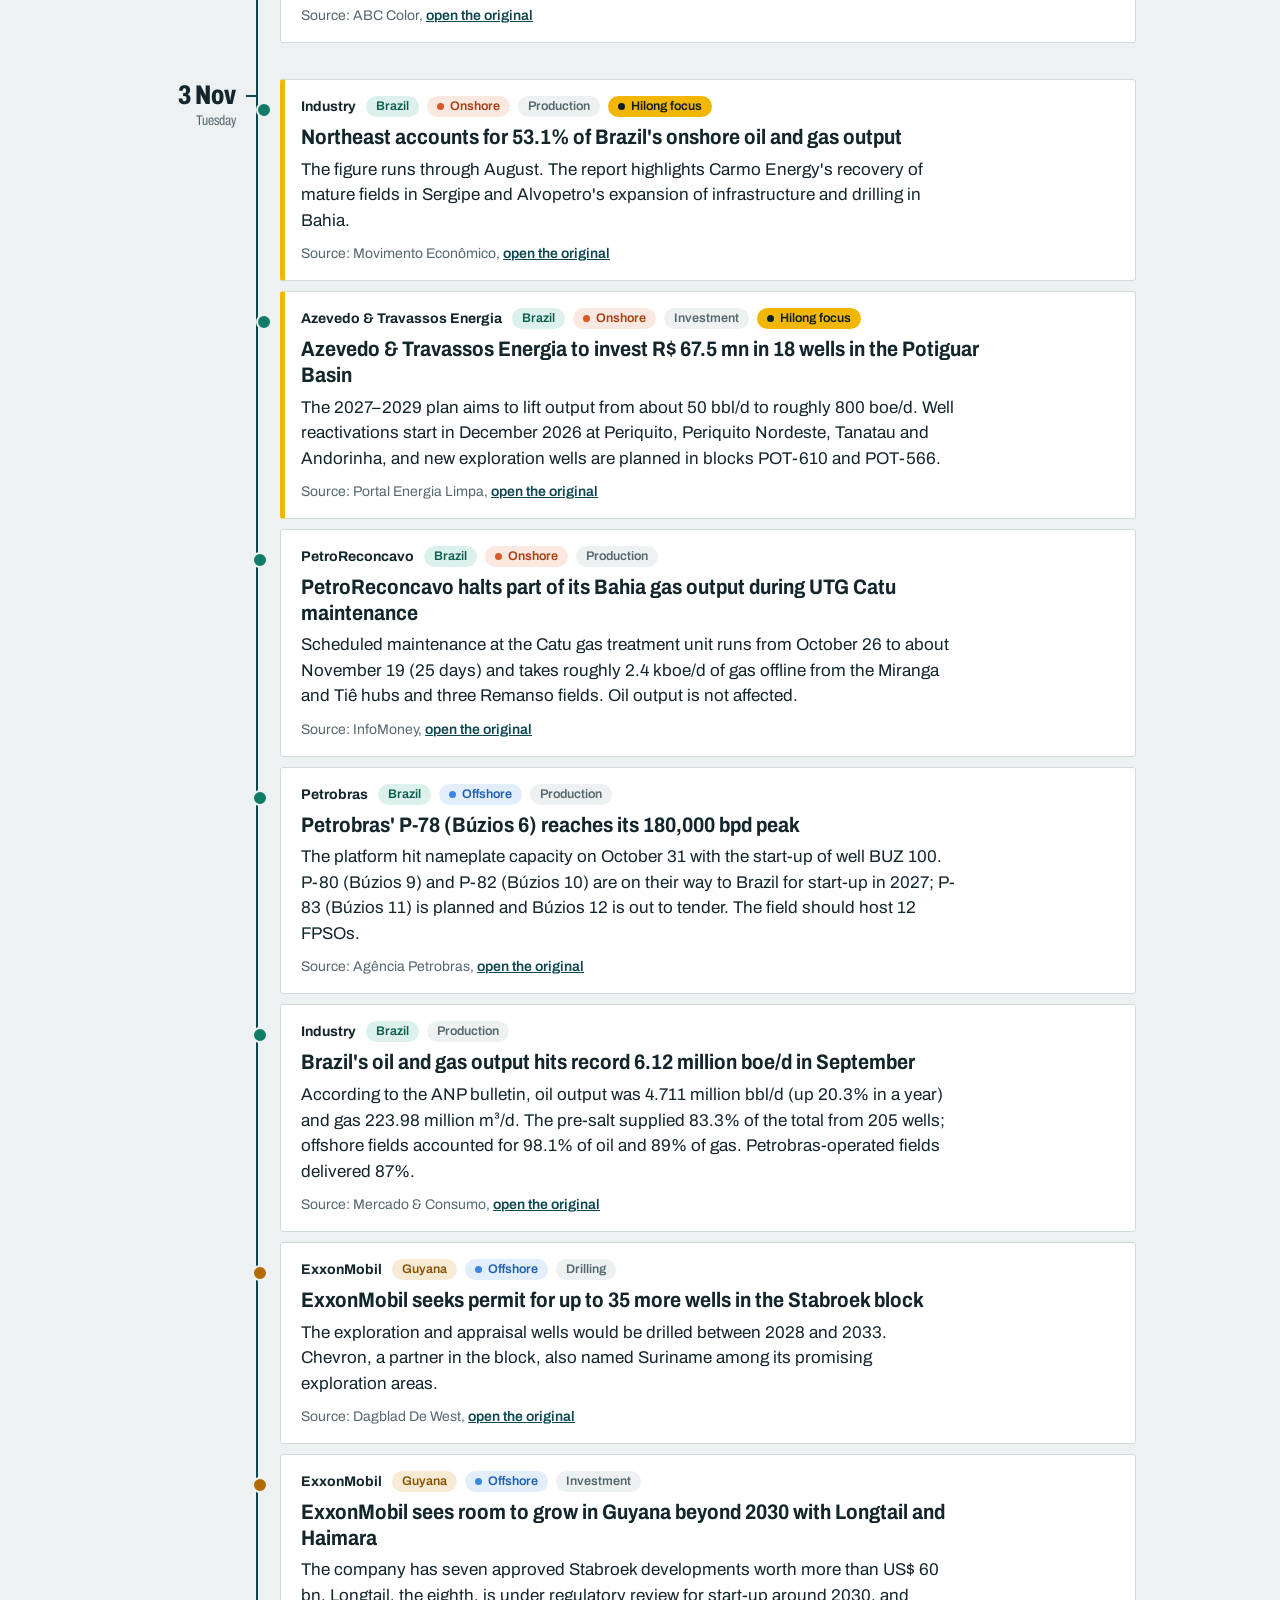
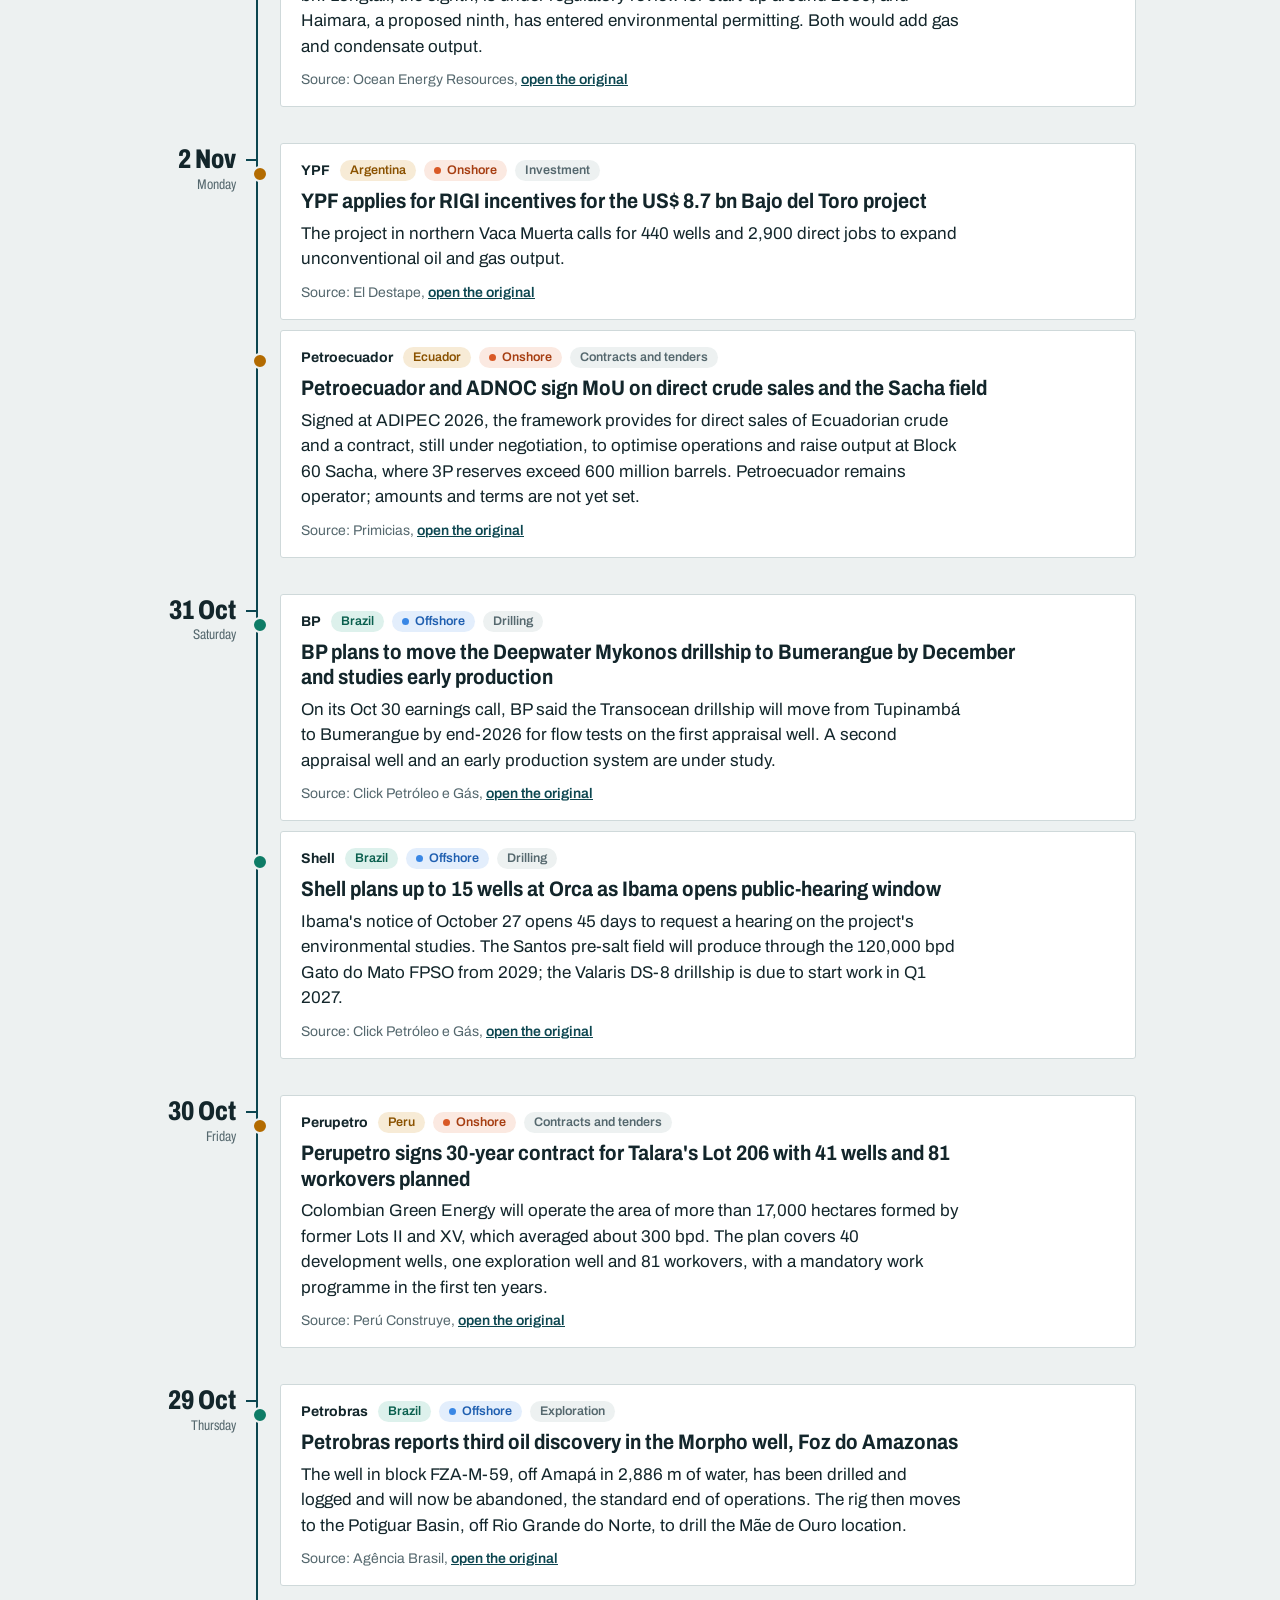
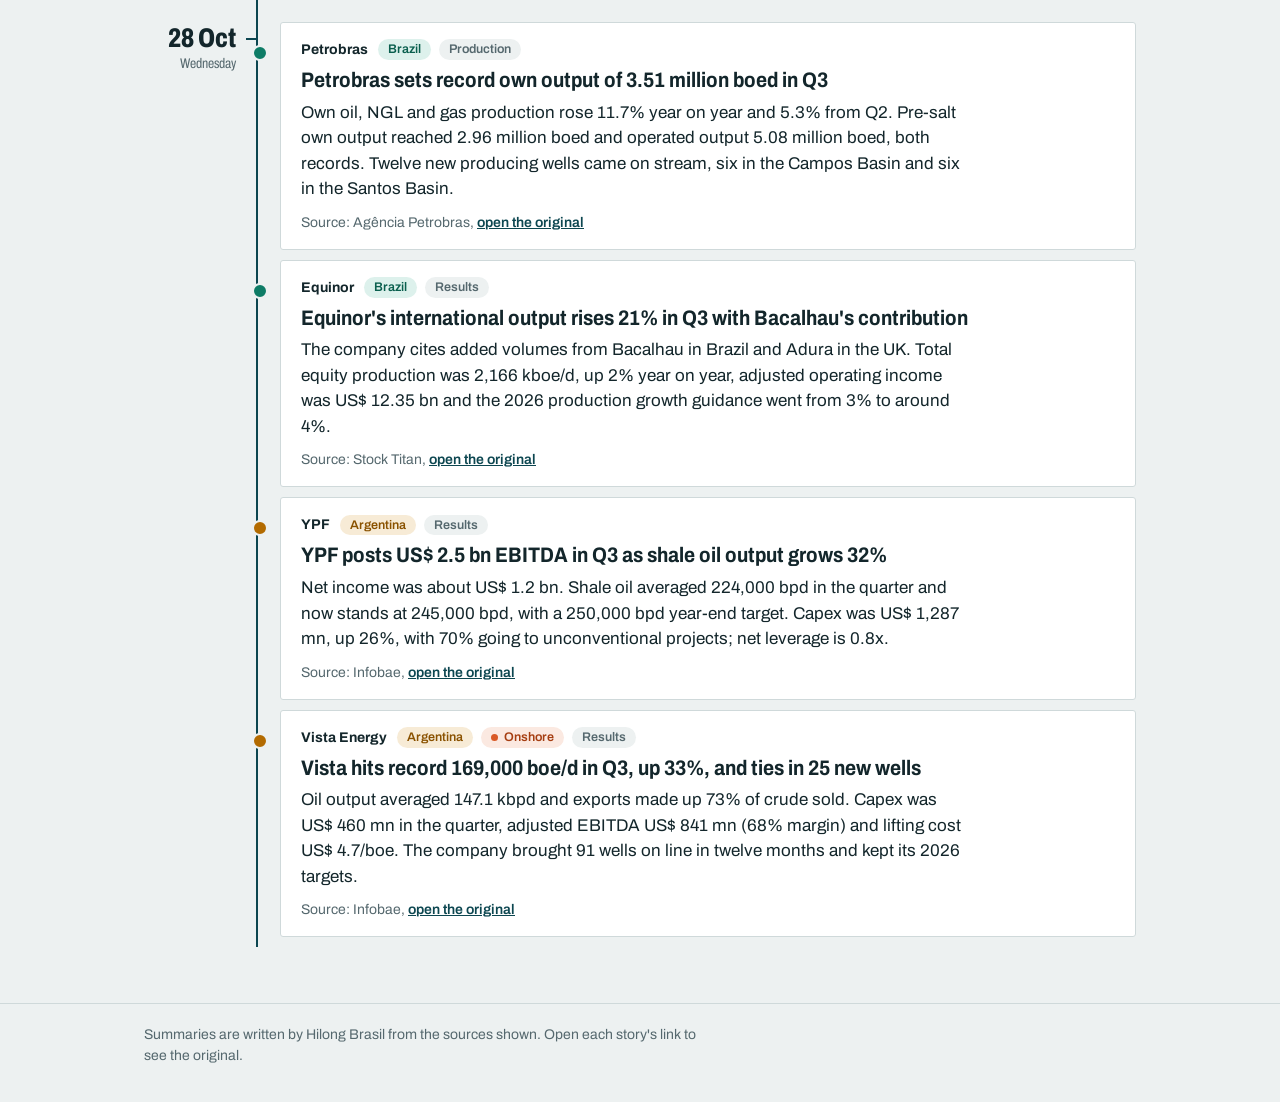
==== commit 76210655: "Botão ← Centro (link para hilong.hilongbrazil.com) no site e no modelo do PDF Co-Authored-By: Claude" ====
--- a/index.html
+++ b/index.html
@@ -7,7 +7,7 @@
 <title>Market Report | Hilong Brasil</title>
 <link rel="preconnect" href="https://fonts.googleapis.com">
 <link rel="preconnect" href="https://fonts.gstatic.com" crossorigin>
-<link href="https://fonts.googleapis.com/css2?family=Archivo:wdth,wght@62..125,300..800&display=swap" rel="stylesheet">
+<link href="https://fonts.googleapis.com/css2?family=Archivo:wdth,wght@62..125,300..800&family=IBM+Plex+Mono:wght@500&display=swap" rel="stylesheet">
 <link rel="icon" href="data:,">
 <link rel="stylesheet" href="assets/site.css">
 </head>
@@ -15,6 +15,7 @@
 
 <div class="top">
   <div class="wrap">
+    <a class="centro" href="https://hilong.hilongbrazil.com/" target="_self" data-i18n="center">← Center</a>
     <a class="brand" href="index.html">Hilong Brasil<span>Market Report</span></a>
     <nav class="nav" aria-label="Pages">
       <a href="index.html" aria-current="page" data-i18n="navNews"></a>
--- a/assets/site.css
+++ b/assets/site.css
@@ -31,6 +31,9 @@
 /* Top bar, shared by both pages */
 .top { background: var(--petrol-deep); color: #fff; }
 .top .wrap, .top .wide { display: flex; flex-wrap: wrap; align-items: center; gap: 10px 22px; padding-top: 12px; padding-bottom: 12px; }
+.centro { font-family: "IBM Plex Mono", ui-monospace, Menlo, Consolas, monospace; font-weight: 500; font-size: 13px; color: #58cfff;
+  text-decoration: none; border: 1px solid #58cfff; border-radius: 4px; padding: 5px 10px; line-height: 1; white-space: nowrap; }
+.centro:hover, .centro:focus-visible { background: rgba(88,207,255,.12); color: #8fdfff; }
 .brand { font-weight: 700; font-size: 16px; text-decoration: none; margin-right: auto; }
 .brand span { font-weight: 400; opacity: .8; margin-left: 8px; }
 .nav { display: inline-flex; gap: 4px; }
